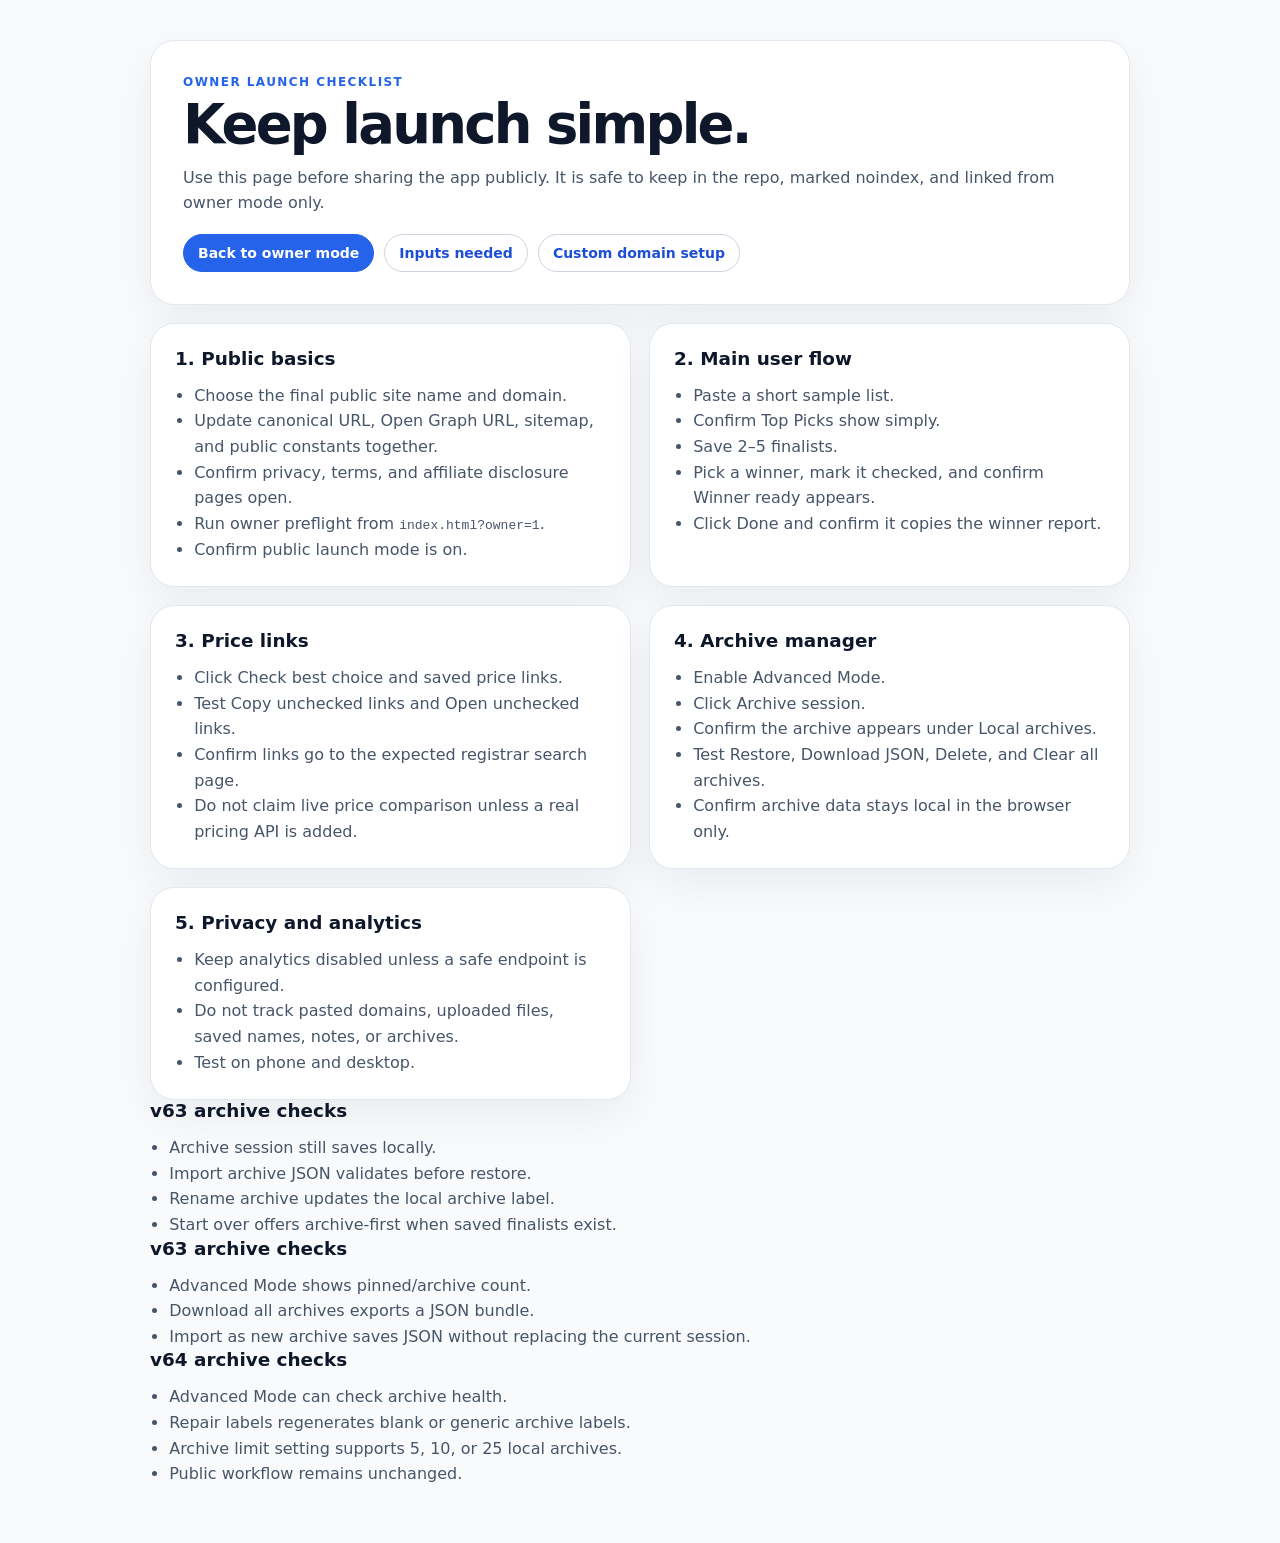
==== launch-checklist.html @ 04ae2162 "Add archive health and limits v64" ====
<!doctype html>
<html lang="en">
<head>
  <meta charset="utf-8" />
  <meta name="viewport" content="width=device-width, initial-scale=1" />
  <meta name="robots" content="noindex,nofollow" />
  <title>Launch Checklist — Domain Shortlist</title>
  <link rel="stylesheet" href="style.css?v=58-archive-manager" />
</head>
<body class="launch-checklist-page-body">
  <main class="launch-checklist-page">
    <section class="page-hero">
      <p class="eyebrow">Owner launch checklist</p>
      <h1>Keep launch simple.</h1>
      <p>Use this page before sharing the app publicly. It is safe to keep in the repo, marked noindex, and linked from owner mode only.</p>
      <div class="page-actions">
        <a class="button-link primary" href="index.html?owner=1">Back to owner mode</a>
        <a class="button-link" href="LAUNCH_INPUTS_NEEDED.md">Inputs needed</a>
        <a class="button-link" href="CUSTOM_DOMAIN_SETUP.md">Custom domain setup</a>
      </div>
    </section>

    <section class="checklist-grid" aria-label="Launch tasks">
      <article class="checklist-card">
        <h2>1. Public basics</h2>
        <ul>
          <li>Choose the final public site name and domain.</li>
          <li>Update canonical URL, Open Graph URL, sitemap, and public constants together.</li>
          <li>Confirm privacy, terms, and affiliate disclosure pages open.</li>
          <li>Run owner preflight from <code>index.html?owner=1</code>.</li>
          <li>Confirm public launch mode is on.</li>
        </ul>
      </article>

      <article class="checklist-card">
        <h2>2. Main user flow</h2>
        <ul>
          <li>Paste a short sample list.</li>
          <li>Confirm Top Picks show simply.</li>
          <li>Save 2–5 finalists.</li>
          <li>Pick a winner, mark it checked, and confirm Winner ready appears.</li>
          <li>Click Done and confirm it copies the winner report.</li>
        </ul>
      </article>

      <article class="checklist-card">
        <h2>3. Price links</h2>
        <ul>
          <li>Click Check best choice and saved price links.</li>
          <li>Test Copy unchecked links and Open unchecked links.</li>
          <li>Confirm links go to the expected registrar search page.</li>
          <li>Do not claim live price comparison unless a real pricing API is added.</li>
        </ul>
      </article>

      <article class="checklist-card">
        <h2>4. Archive manager</h2>
        <ul>
          <li>Enable Advanced Mode.</li>
          <li>Click Archive session.</li>
          <li>Confirm the archive appears under Local archives.</li>
          <li>Test Restore, Download JSON, Delete, and Clear all archives.</li>
          <li>Confirm archive data stays local in the browser only.</li>
        </ul>
      </article>

      <article class="checklist-card">
        <h2>5. Privacy and analytics</h2>
        <ul>
          <li>Keep analytics disabled unless a safe endpoint is configured.</li>
          <li>Do not track pasted domains, uploaded files, saved names, notes, or archives.</li>
          <li>Test on phone and desktop.</li>
        </ul>
      </article>
    </section>
    <section class="checklist-section">
    <h2>v63 archive checks</h2>
    <ul>
      <li>Archive session still saves locally.</li>
      <li>Import archive JSON validates before restore.</li>
      <li>Rename archive updates the local archive label.</li>
      <li>Start over offers archive-first when saved finalists exist.</li>
    </ul>
  </section>
<section class="check-card"><h2>v63 archive checks</h2><ul><li>Advanced Mode shows pinned/archive count.</li><li>Download all archives exports a JSON bundle.</li><li>Import as new archive saves JSON without replacing the current session.</li></ul></section>
<section class="check-card"><h2>v64 archive checks</h2><ul><li>Advanced Mode can check archive health.</li><li>Repair labels regenerates blank or generic archive labels.</li><li>Archive limit setting supports 5, 10, or 25 local archives.</li><li>Public workflow remains unchanged.</li></ul></section>
</main>
</body>
</html>

<!-- v63 checks: import preview, archive auto-labels, and current-session summary stay inside Advanced Mode. -->

<!-- v63: archive pin/note/import-safety checklist update -->
---- style.css ----
:root {
  color-scheme: light;
  --bg: #f6f7fb;
  --panel: #ffffff;
  --text: #111827;
  --muted: #6b7280;
  --border: #d1d5db;
  --primary: #2563eb;
  --primary-hover: #1d4ed8;
  --success: #0f9f6e;
  --success-hover: #047857;
  --danger: #dc2626;
  --danger-hover: #b91c1c;
  --warning: #ca8a04;
  --purple: #7c3aed;
  --shadow: 0 8px 24px rgba(15, 23, 42, 0.08);
}

* { box-sizing: border-box; }
body {
  margin: 0;
  font-family: system-ui, -apple-system, BlinkMacSystemFont, "Segoe UI", sans-serif;
  background: var(--bg);
  color: var(--text);
}

.shell {
  width: min(1600px, calc(100vw - 32px));
  margin: 24px auto 48px;
}

.hero {
  display: flex;
  justify-content: space-between;
  gap: 16px;
  align-items: center;
  margin-bottom: 18px;
}

h1, h2 { margin: 0; }
h1 { font-size: clamp(28px, 3vw, 44px); }
h2 { font-size: 17px; }
p { margin: 8px 0 0; line-height: 1.5; }

.badge {
  white-space: nowrap;
  border: 1px solid #bfdbfe;
  color: #1e40af;
  background: #eff6ff;
  padding: 8px 12px;
  border-radius: 999px;
  font-weight: 700;
}

.panel {
  background: var(--panel);
  border: 1px solid var(--border);
  box-shadow: var(--shadow);
  border-radius: 14px;
  padding: 16px;
  margin-top: 14px;
}

.compact { padding: 14px 16px; }
.panel-title-row {
  display: flex;
  justify-content: space-between;
  align-items: center;
  gap: 12px;
  margin-bottom: 10px;
}

.muted { color: var(--muted); font-size: 14px; }
.subtle {
  color: var(--muted);
  font-size: 12px;
  margin-top: 3px;
  max-width: 340px;
  overflow-wrap: anywhere;
}

textarea {
  width: 100%;
  min-height: 230px;
  resize: vertical;
  border: 1px solid var(--border);
  border-radius: 10px;
  padding: 12px;
  font: 15px/1.45 ui-monospace, SFMono-Regular, Menlo, Consolas, monospace;
}

.button-row {
  display: flex;
  align-items: center;
  gap: 10px;
  margin-top: 12px;
}
.wrap { flex-wrap: wrap; }
.secondary-actions {
  padding-top: 2px;
  border-top: 1px dashed #e5e7eb;
}

button {
  border: 1px solid var(--border);
  background: #fff;
  color: var(--text);
  border-radius: 9px;
  padding: 9px 13px;
  cursor: pointer;
  font-weight: 650;
  font-size: 14px;
}
button:hover { background: #f3f4f6; }
button:disabled { opacity: 0.55; cursor: not-allowed; }
button.primary { background: var(--primary); border-color: var(--primary); color: #fff; }
button.primary:hover { background: var(--primary-hover); }
button.success { background: var(--success); border-color: var(--success); color: #fff; }
button.success:hover { background: var(--success-hover); }
button.danger { background: var(--danger); border-color: var(--danger); color: #fff; }
button.danger:hover { background: var(--danger-hover); }
button.ghost { background: #fff; color: var(--text); }
button.ghost:hover { background: #f3f4f6; }

.options-grid,
.filters-grid {
  display: flex;
  flex-wrap: wrap;
  gap: 14px 18px;
  align-items: center;
  margin-top: 12px;
}
.options-grid label,
.filters-grid label {
  display: inline-flex;
  align-items: center;
  gap: 8px;
  font-size: 14px;
  font-weight: 600;
}
.options-grid label.wide,
.filters-grid label.wide {
  flex: 1 1 320px;
}
.options-grid input[type="number"],
.filters-grid input[type="number"] {
  width: 86px;
  padding: 7px;
  border: 1px solid var(--border);
  border-radius: 8px;
}
.options-grid input[type="text"],
.filters-grid input[type="text"],
.filters-grid input[type="search"],
.filters-grid select,
.options-grid select {
  min-width: 170px;
  padding: 7px 9px;
  border: 1px solid var(--border);
  border-radius: 8px;
  background: #fff;
}
.options-grid label.wide input[type="text"] {
  width: min(420px, 100%);
}
.check input { width: 18px; height: 18px; }

.status-row {
  margin-top: 12px;
  display: grid;
  grid-template-columns: 1fr 260px;
  gap: 14px;
  align-items: center;
}
progress {
  width: 100%;
  height: 18px;
}

.summary-grid {
  display: grid;
  grid-template-columns: repeat(6, minmax(0, 1fr));
  gap: 12px;
  margin-top: 14px;
}
.summary-card {
  background: var(--panel);
  border: 1px solid var(--border);
  border-radius: 14px;
  padding: 14px;
  box-shadow: var(--shadow);
}
.summary-card span {
  display: block;
  font-size: 28px;
  font-weight: 800;
}
.summary-card label {
  display: block;
  color: var(--muted);
  margin-top: 2px;
  font-size: 13px;
}
.summary-card.green { border-left: 6px solid #16a34a; }
.summary-card.red { border-left: 6px solid #dc2626; }
.summary-card.yellow { border-left: 6px solid #eab308; }
.summary-card.gray { border-left: 6px solid #9ca3af; }
.summary-card.purple { border-left: 6px solid var(--purple); }

.table-wrap {
  overflow: auto;
  max-height: 590px;
  border: 1px solid var(--border);
  border-radius: 10px;
}
table {
  width: 100%;
  border-collapse: collapse;
  min-width: 1580px;
  font-size: 14px;
}
th, td {
  border-bottom: 1px solid #e5e7eb;
  padding: 9px 10px;
  vertical-align: top;
  text-align: left;
}
th {
  position: sticky;
  top: 0;
  background: #f9fafb;
  z-index: 1;
  font-weight: 750;
}
tr.available { background: #ecfdf5; }
tr.taken { background: #fef2f2; }
tr.unknown { background: #fffbeb; }
tr.invalid { background: #f3f4f6; }
tr.empty { background: #fff; color: var(--muted); text-align: center; }
.link-pill {
  display: inline-block;
  border-radius: 999px;
  background: #eff6ff;
  border: 1px solid #bfdbfe;
  color: #1d4ed8;
  padding: 5px 10px;
  text-decoration: none;
  font-weight: 750;
  white-space: nowrap;
}
.link-pill:hover { background: #dbeafe; }
.star-button {
  font-size: 24px;
  line-height: 1;
  padding: 3px 7px;
  color: #9ca3af;
  border: 0;
  background: transparent;
}
.star-button:hover {
  background: #fef3c7;
  color: #f59e0b;
}
.star-button.is-favorite {
  color: #f59e0b;
}
.score-badge {
  display: inline-flex;
  min-width: 44px;
  justify-content: center;
  align-items: center;
  border-radius: 999px;
  padding: 5px 9px;
  font-weight: 800;
  border: 1px solid transparent;
}
.score-high {
  color: #065f46;
  background: #d1fae5;
  border-color: #a7f3d0;
}
.score-mid {
  color: #92400e;
  background: #fef3c7;
  border-color: #fde68a;
}
.score-low {
  color: #991b1b;
  background: #fee2e2;
  border-color: #fecaca;
}
.note { color: #374151; }

@media (max-width: 1100px) {
  .summary-grid { grid-template-columns: repeat(3, minmax(0, 1fr)); }
}

@media (max-width: 900px) {
  .hero { align-items: flex-start; flex-direction: column; }
  .status-row { grid-template-columns: 1fr; }
  .summary-grid { grid-template-columns: repeat(2, minmax(0, 1fr)); }
  .options-grid label.wide input[type="text"] { width: 100%; }
}

.advanced-panel details {
  border: 1px dashed #d1d5db;
  border-radius: 12px;
  padding: 10px 12px;
  background: #fbfdff;
}
.advanced-panel summary {
  cursor: pointer;
  display: flex;
  justify-content: space-between;
  gap: 12px;
  align-items: baseline;
  font-weight: 800;
}
.advanced-panel summary small {
  color: var(--muted);
  font-weight: 600;
}
.advanced-grid select {
  min-width: 170px;
  padding: 7px 9px;
  border: 1px solid var(--border);
  border-radius: 8px;
  background: #fff;
}
.advanced-help { margin-top: 10px; }

.rating-pill {
  display: inline-flex;
  border-radius: 999px;
  padding: 5px 9px;
  font-weight: 800;
  border: 1px solid transparent;
  white-space: nowrap;
}
.rating-high {
  color: #065f46;
  background: #d1fae5;
  border-color: #a7f3d0;
}
.rating-mid {
  color: #92400e;
  background: #fef3c7;
  border-color: #fde68a;
}
.rating-low {
  color: #991b1b;
  background: #fee2e2;
  border-color: #fecaca;
}
.score-details {
  max-width: 420px;
}
.score-details summary {
  cursor: pointer;
  line-height: 1.35;
  font-weight: 650;
}
.score-details div {
  margin-top: 6px;
  color: var(--muted);
  font-size: 12px;
  line-height: 1.4;
}

.results-title-row {
  align-items: flex-start;
  gap: 12px;
}

.results-actions {
  display: flex;
  flex-wrap: wrap;
  gap: 8px;
  align-items: center;
  justify-content: flex-end;
}

.results-actions button {
  padding: 7px 10px;
}

/* Public beta polish */
.badge-group {
  display: flex;
  gap: 8px;
  flex-wrap: wrap;
  justify-content: flex-end;
}
.subtle-badge {
  color: #374151;
  border-color: #d1d5db;
  background: #f9fafb;
}
.hero-steps {
  display: flex;
  flex-wrap: wrap;
  gap: 8px;
  margin-top: 12px;
}
.hero-steps span {
  display: inline-flex;
  align-items: center;
  border: 1px solid #dbeafe;
  background: #eff6ff;
  color: #1d4ed8;
  border-radius: 999px;
  padding: 6px 10px;
  font-size: 13px;
  font-weight: 750;
}
.trust-grid {
  display: grid;
  grid-template-columns: repeat(3, minmax(0, 1fr));
  gap: 12px;
  margin-top: 14px;
}
.trust-card {
  background: #fff;
  border: 1px solid var(--border);
  border-radius: 14px;
  padding: 14px;
  box-shadow: var(--shadow);
}
.trust-card strong {
  display: block;
  margin-bottom: 5px;
  font-size: 15px;
}
.trust-card span {
  display: block;
  color: var(--muted);
  font-size: 13px;
  line-height: 1.45;
}
.intro-panel {
  background: linear-gradient(180deg, #ffffff, #f8fbff);
}
.steps-list {
  margin: 10px 0 0 20px;
  padding: 0;
  line-height: 1.55;
  color: #374151;
}
.workflow-callout {
  border: 1px solid #bbf7d0;
  background: #f0fdf4;
  color: #166534;
  border-radius: 12px;
  padding: 10px 12px;
  line-height: 1.4;
}
.public-note {
  border-left: 6px solid var(--warning);
}
.faq-panel details {
  border-top: 1px solid #e5e7eb;
  padding: 12px 0;
}
.faq-panel details:first-of-type {
  margin-top: 8px;
}
.faq-panel summary {
  cursor: pointer;
  font-weight: 800;
}
.faq-panel p {
  color: var(--muted);
}
@media (max-width: 900px) {
  .trust-grid { grid-template-columns: 1fr; }
  .badge-group { justify-content: flex-start; }
}

/* Usability v12 cleanup */
.keyword-helper {
  margin-top: 12px;
  border: 1px solid #dbeafe;
  background: #f8fbff;
  border-radius: 12px;
  padding: 12px;
}
.keyword-helper label {
  display: grid;
  grid-template-columns: minmax(180px, 260px) 1fr;
  gap: 12px;
  align-items: center;
  font-weight: 800;
}
.keyword-helper label span {
  display: block;
  font-weight: 600;
  margin-top: 2px;
}
.keyword-helper input {
  width: 100%;
  padding: 9px 10px;
  border: 1px solid var(--border);
  border-radius: 9px;
  background: #fff;
}
.keyword-helper p {
  margin-top: 7px;
  font-size: 13px;
}
.primary-actions {
  padding: 2px 0 4px;
}
.primary-actions button {
  padding: 10px 15px;
}
.action-group {
  border: 1px dashed #d1d5db;
  border-radius: 12px;
  margin-top: 12px;
  padding: 10px 12px;
  background: #fbfdff;
}
.action-group summary {
  cursor: pointer;
  font-weight: 800;
  color: #374151;
}
.action-group[open] summary {
  margin-bottom: 8px;
}
.next-steps-panel {
  margin-top: 12px;
  display: flex;
  justify-content: space-between;
  align-items: center;
  gap: 14px;
  border: 1px solid #bfdbfe;
  background: #eff6ff;
  color: #1e3a8a;
  border-radius: 12px;
  padding: 12px;
}
.next-steps-panel strong {
  display: block;
  margin-bottom: 3px;
}
.next-steps-panel span {
  display: block;
  line-height: 1.4;
}
.next-step-buttons {
  display: flex;
  flex-wrap: wrap;
  gap: 8px;
  justify-content: flex-end;
}
.is-hidden {
  display: none !important;
}
tr.empty td {
  padding: 22px 12px;
  text-align: center;
  line-height: 1.55;
}
@media (max-width: 900px) {
  .keyword-helper label {
    grid-template-columns: 1fr;
  }
  .next-steps-panel {
    align-items: flex-start;
    flex-direction: column;
  }
  .next-step-buttons {
    justify-content: flex-start;
  }
}

.affiliate-card {
  border-color: #dbeafe;
}

.affiliate-inline {
  align-self: end;
  margin: 0;
  grid-column: span 2;
}

@media (max-width: 760px) {
  .affiliate-inline {
    grid-column: span 1;
  }
}

/* Top Picks card experience v17 */
.top-picks-panel {
  border-color: #bfdbfe;
  background: linear-gradient(180deg, #ffffff, #f8fbff);
}
.top-picks-title-row {
  align-items: flex-start;
}
.top-picks-title-row p {
  margin-top: 5px;
}
.top-picks-controls {
  display: flex;
  flex-wrap: wrap;
  gap: 8px;
  align-items: center;
  justify-content: flex-end;
}
.top-picks-controls button {
  padding: 8px 10px;
}
.top-picks-empty {
  border: 1px dashed #bfdbfe;
  background: #eff6ff;
  color: #1e3a8a;
  border-radius: 12px;
  padding: 14px;
  display: grid;
  gap: 4px;
  line-height: 1.45;
}
.top-picks-empty span {
  color: #334155;
}
.top-picks-grid {
  display: grid;
  grid-template-columns: repeat(3, minmax(0, 1fr));
  gap: 12px;
  margin-top: 12px;
}
.top-pick-card {
  background: #ffffff;
  border: 1px solid #dbeafe;
  border-radius: 16px;
  padding: 14px;
  box-shadow: 0 10px 26px rgba(15, 23, 42, 0.08);
  display: flex;
  flex-direction: column;
  gap: 10px;
  min-height: 260px;
}
.top-pick-card.score-high {
  border-color: #a7f3d0;
}
.top-pick-card.score-mid {
  border-color: #fde68a;
}
.top-pick-card.score-low {
  border-color: #fecaca;
}
.top-pick-card-head {
  display: flex;
  justify-content: space-between;
  gap: 8px;
  align-items: center;
}
.top-pick-rank {
  display: inline-flex;
  align-items: center;
  border-radius: 999px;
  padding: 4px 9px;
  background: #eff6ff;
  color: #1d4ed8;
  border: 1px solid #bfdbfe;
  font-weight: 800;
  font-size: 13px;
}
.top-pick-domain {
  font-size: clamp(18px, 2vw, 24px);
  font-weight: 850;
  line-height: 1.15;
  overflow-wrap: anywhere;
}
.top-pick-meta {
  display: flex;
  flex-wrap: wrap;
  align-items: center;
  gap: 7px 10px;
  color: #4b5563;
  font-size: 13px;
  font-weight: 650;
}
.top-pick-why {
  margin: 0;
  color: #374151;
  line-height: 1.45;
}
.top-pick-details {
  border: 1px solid #e5e7eb;
  border-radius: 10px;
  padding: 8px 10px;
  background: #f9fafb;
}
.top-pick-details summary {
  cursor: pointer;
  font-weight: 800;
  font-size: 13px;
}
.top-pick-details p {
  color: var(--muted);
  font-size: 12px;
  margin-top: 6px;
}
.top-pick-tags {
  display: flex;
  flex-wrap: wrap;
  gap: 6px;
  margin-top: auto;
}
.card-tag {
  display: inline-flex;
  align-items: center;
  border-radius: 999px;
  padding: 4px 8px;
  font-size: 12px;
  font-weight: 800;
  border: 1px solid #e5e7eb;
  background: #f9fafb;
  color: #374151;
}
.card-tag.good {
  color: #065f46;
  background: #ecfdf5;
  border-color: #a7f3d0;
}
.card-tag.risk {
  color: #92400e;
  background: #fffbeb;
  border-color: #fde68a;
}
.card-tag.tld {
  color: #1e40af;
  background: #eff6ff;
  border-color: #bfdbfe;
}
.top-pick-actions {
  display: flex;
  flex-wrap: wrap;
  gap: 8px;
  align-items: center;
}
.top-pick-cta {
  display: inline-flex;
  align-items: center;
  justify-content: center;
  border-radius: 10px;
  background: var(--success);
  border: 1px solid var(--success);
  color: #fff;
  padding: 9px 12px;
  text-decoration: none;
  font-weight: 850;
}
.top-pick-cta:hover {
  background: var(--success-hover);
}
@media (max-width: 1200px) {
  .top-picks-grid { grid-template-columns: repeat(2, minmax(0, 1fr)); }
}
@media (max-width: 760px) {
  .top-picks-title-row {
    flex-direction: column;
    align-items: flex-start;
  }
  .top-picks-controls {
    justify-content: flex-start;
  }
  .top-picks-grid { grid-template-columns: 1fr; }
  .top-pick-card { min-height: auto; }
}
.top-pick-card.score-high,
.top-pick-card.score-mid,
.top-pick-card.score-low {
  background: #ffffff;
  color: var(--text);
}

/* Public launch polish v18 */
.skip-link {
  position: absolute;
  left: 16px;
  top: -48px;
  z-index: 1000;
  background: #111827;
  color: #fff;
  padding: 10px 12px;
  border-radius: 10px;
  text-decoration: none;
  font-weight: 800;
}
.skip-link:focus {
  top: 16px;
}
.sr-only {
  position: absolute;
  width: 1px;
  height: 1px;
  padding: 0;
  margin: -1px;
  overflow: hidden;
  clip: rect(0, 0, 0, 0);
  white-space: nowrap;
  border: 0;
}
.launch-hero {
  align-items: flex-start;
  padding: 8px 0 4px;
}
.hero-copy {
  max-width: 840px;
}
.eyebrow {
  margin: 0 0 8px;
  color: #1d4ed8;
  font-weight: 850;
  letter-spacing: 0.02em;
  text-transform: uppercase;
  font-size: 12px;
}
.hero-actions {
  display: flex;
  flex-wrap: wrap;
  gap: 10px;
  margin-top: 14px;
}
.button-link {
  display: inline-flex;
  align-items: center;
  justify-content: center;
  border: 1px solid var(--border);
  background: #fff;
  color: var(--text);
  border-radius: 9px;
  padding: 9px 13px;
  font-weight: 750;
  font-size: 14px;
  text-decoration: none;
}
.button-link:hover {
  background: #f3f4f6;
}
.button-link.primary {
  background: var(--primary);
  border-color: var(--primary);
  color: #fff;
}
.button-link.primary:hover {
  background: var(--primary-hover);
}
.button-link.ghost {
  background: #fff;
  color: var(--text);
}
.hero-proof {
  display: grid;
  justify-items: end;
  gap: 8px;
  min-width: min(100%, 360px);
  text-align: right;
}
.hero-proof p {
  color: var(--muted);
  max-width: 300px;
  font-size: 13px;
}
.launch-trust-grid {
  grid-template-columns: repeat(4, minmax(0, 1fr));
}
.launch-intro {
  display: grid;
  grid-template-columns: 1fr minmax(220px, 360px);
  gap: 16px;
  align-items: center;
}
.launch-note-card {
  border: 1px solid #bbf7d0;
  background: #f0fdf4;
  color: #166534;
  border-radius: 12px;
  padding: 12px;
  line-height: 1.45;
}
.launch-note-card strong,
.launch-note-card span {
  display: block;
}
.launch-note-card span {
  margin-top: 4px;
}
.input-panel textarea {
  min-height: 250px;
}
.launch-keyword-helper small {
  display: block;
  color: var(--muted);
  font-size: 12px;
  font-weight: 650;
  margin-top: 2px;
}
.settings-panel {
  background: #fff;
}
.primary-actions {
  border-top: 0;
}
.registrar-reminder {
  margin-top: 10px;
}
.feedback-panel {
  display: flex;
  justify-content: space-between;
  align-items: center;
  gap: 14px;
  background: linear-gradient(180deg, #ffffff, #fbfdff);
}
.feedback-actions {
  display: flex;
  flex-wrap: wrap;
  gap: 8px;
  justify-content: flex-end;
}
.public-note-grid {
  display: grid;
  grid-template-columns: repeat(3, minmax(0, 1fr));
  gap: 14px;
}
.public-note-grid p {
  margin: 0;
  color: #374151;
}
.site-footer {
  margin-top: 18px;
  padding: 18px 2px 4px;
  display: flex;
  justify-content: space-between;
  align-items: flex-start;
  gap: 20px;
  color: var(--muted);
  font-size: 13px;
}
.site-footer strong {
  color: var(--text);
  font-size: 15px;
}
.site-footer p {
  max-width: 680px;
}
.site-footer nav {
  display: flex;
  flex-wrap: wrap;
  gap: 10px;
  justify-content: flex-end;
}
.site-footer a {
  color: #1d4ed8;
  font-weight: 750;
  text-decoration: none;
}
.site-footer a:hover {
  text-decoration: underline;
}
.noscript-warning {
  position: fixed;
  inset: auto 16px 16px 16px;
  background: #111827;
  color: #fff;
  padding: 12px 14px;
  border-radius: 12px;
  z-index: 1000;
  box-shadow: var(--shadow);
}
button:focus-visible,
a:focus-visible,
input:focus-visible,
select:focus-visible,
textarea:focus-visible,
summary:focus-visible {
  outline: 3px solid #93c5fd;
  outline-offset: 2px;
}
@media (max-width: 1200px) {
  .launch-trust-grid {
    grid-template-columns: repeat(2, minmax(0, 1fr));
  }
  .public-note-grid {
    grid-template-columns: 1fr;
  }
}
@media (max-width: 900px) {
  .launch-hero {
    flex-direction: column;
  }
  .hero-proof {
    justify-items: start;
    text-align: left;
  }
  .launch-intro {
    grid-template-columns: 1fr;
  }
  .feedback-panel,
  .site-footer {
    flex-direction: column;
    align-items: flex-start;
  }
  .feedback-actions,
  .site-footer nav {
    justify-content: flex-start;
  }
}
@media (max-width: 700px) {
  .launch-trust-grid {
    grid-template-columns: 1fr;
  }
  .hero-actions .button-link,
  .hero-actions button,
  .primary-actions button,
  .next-step-buttons button,
  .feedback-actions .button-link {
    width: 100%;
  }
}

/* v19 simple mode / advanced mode */
.simple-settings-panel {
  border-color: #bfdbfe;
  background: linear-gradient(180deg, #ffffff, #f8fbff);
}
.simple-options-grid {
  align-items: flex-start;
}
.simple-options-grid > label:not(.check) {
  min-width: 240px;
}
.advanced-toggle {
  display: inline-flex;
  align-items: center;
  gap: 8px;
  border: 1px solid var(--border);
  background: #fff;
  padding: 8px 10px;
  border-radius: 999px;
  font-weight: 800;
  white-space: nowrap;
  cursor: pointer;
}
.advanced-toggle input {
  width: 18px;
  height: 18px;
  accent-color: var(--primary);
}
.large-batch-toggle {
  min-height: 42px;
  padding: 9px 11px;
  border: 1px solid #bfdbfe;
  border-radius: 10px;
  background: #eff6ff;
}
.advanced-only {
  display: none;
}
body.advanced-mode .advanced-only {
  display: block;
}
body.advanced-mode details.advanced-only {
  display: block;
}
body.advanced-mode .action-group.advanced-only {
  display: block;
}
#advancedControlsPanel {
  background: #fbfdff;
}
#advancedControlsPanel details + details {
  margin-top: 10px;
}
.filters-panel.advanced-only {
  border-style: dashed;
}
.results-panel {
  scroll-margin-top: 16px;
}
@media (max-width: 720px) {
  .simple-settings-panel .panel-title-row {
    align-items: flex-start;
    flex-direction: column;
  }
  .advanced-toggle {
    width: 100%;
    justify-content: center;
  }
  .simple-options-grid > label:not(.check),
  .simple-options-grid .large-batch-toggle {
    width: 100%;
  }
}

/* v20 public front-end polish */
.v20-hero {
  display: grid;
  grid-template-columns: minmax(0, 1fr) minmax(280px, 420px);
  gap: 22px;
  align-items: stretch;
  background:
    radial-gradient(circle at top left, rgba(37, 99, 235, 0.12), transparent 32%),
    linear-gradient(180deg, #ffffff, #f8fbff);
  border: 1px solid #dbeafe;
  border-radius: 22px;
  box-shadow: 0 18px 48px rgba(15, 23, 42, 0.10);
  padding: clamp(18px, 3vw, 34px);
  margin-bottom: 16px;
}
.wordmark {
  display: inline-flex;
  align-items: center;
  gap: 10px;
  margin-bottom: 14px;
  font-weight: 900;
  color: #0f172a;
}
.wordmark-mark {
  display: inline-grid;
  place-items: center;
  width: 38px;
  height: 38px;
  border-radius: 12px;
  background: var(--primary);
  color: #fff;
  font-size: 13px;
  letter-spacing: 0.04em;
  box-shadow: 0 10px 24px rgba(37, 99, 235, 0.30);
}
.v20-hero h1 {
  max-width: 820px;
  letter-spacing: -0.04em;
  line-height: 0.98;
}
.hero-subtitle {
  max-width: 800px;
  color: #475569;
  font-size: clamp(16px, 1.6vw, 19px);
  margin-top: 14px;
}
.hero-steps span b {
  display: inline-grid;
  place-items: center;
  width: 20px;
  height: 20px;
  margin-right: 6px;
  border-radius: 999px;
  background: #1d4ed8;
  color: #fff;
  font-size: 12px;
}
.launch-proof-card {
  align-self: stretch;
  background: #0f172a;
  color: #fff;
  border-radius: 18px;
  padding: 18px;
  display: grid;
  gap: 12px;
  text-align: left;
  min-width: 0;
}
.launch-proof-card .badge-group {
  justify-content: flex-start;
  margin-top: 2px;
}
.launch-proof-card .badge {
  background: rgba(255, 255, 255, 0.10);
  border-color: rgba(255, 255, 255, 0.22);
  color: #fff;
}
.proof-stat {
  border: 1px solid rgba(255, 255, 255, 0.14);
  background: rgba(255, 255, 255, 0.06);
  border-radius: 14px;
  padding: 12px;
}
.proof-stat strong,
.proof-stat span {
  display: block;
}
.proof-stat span {
  color: #cbd5e1;
  margin-top: 4px;
  font-size: 13px;
  line-height: 1.45;
}
.step-cards {
  display: grid;
  grid-template-columns: repeat(3, minmax(0, 1fr));
  gap: 10px;
  margin: 12px 0 0;
  list-style: none;
}
.step-cards li {
  border: 1px solid #dbeafe;
  background: #fff;
  border-radius: 14px;
  padding: 12px;
}
.step-cards li strong,
.step-cards li span {
  display: block;
}
.step-cards li span {
  margin-top: 5px;
  color: var(--muted);
  font-size: 13px;
}
.large-list-panel {
  display: flex;
  justify-content: space-between;
  align-items: center;
  gap: 14px;
  border: 1px solid #fde68a;
  background: #fffbeb;
  color: #78350f;
  border-radius: 14px;
  padding: 13px 14px;
  margin-top: 12px;
}
.large-list-panel strong,
.large-list-panel span {
  display: block;
}
.large-list-panel span {
  color: #92400e;
  margin-top: 3px;
  line-height: 1.4;
}
.large-list-actions {
  display: flex;
  flex-wrap: wrap;
  gap: 8px;
  justify-content: flex-end;
}
.top-pick-card {
  position: relative;
  overflow: hidden;
}
.top-pick-card::before {
  content: "";
  position: absolute;
  inset: 0 0 auto;
  height: 5px;
  background: #bfdbfe;
}
.top-pick-card.score-high::before { background: #34d399; }
.top-pick-card.score-mid::before { background: #fbbf24; }
.top-pick-card.score-low::before { background: #f87171; }
.top-pick-card-section {
  border: 1px solid #e5e7eb;
  border-radius: 12px;
  padding: 9px;
  background: #fbfdff;
}
.top-pick-card-section > span {
  display: block;
  margin-bottom: 7px;
  color: #475569;
  font-size: 12px;
  font-weight: 850;
  text-transform: uppercase;
  letter-spacing: 0.025em;
}
.results-panel {
  margin-top: 16px;
}
.results-title-row h2::after {
  content: "Advanced";
  display: inline-flex;
  margin-left: 8px;
  padding: 3px 7px;
  border-radius: 999px;
  background: #f1f5f9;
  color: #475569;
  font-size: 11px;
  vertical-align: middle;
}
@media (max-width: 980px) {
  .v20-hero,
  .step-cards {
    grid-template-columns: 1fr;
  }
  .launch-proof-card {
    width: 100%;
  }
}
@media (max-width: 760px) {
  .shell {
    width: min(100% - 20px, 1600px);
    margin-top: 10px;
  }
  .v20-hero {
    border-radius: 18px;
    padding: 18px;
  }
  .hero-actions .button-link,
  .hero-actions button,
  .large-list-actions button,
  .top-pick-actions .top-pick-cta,
  .top-pick-actions button {
    width: 100%;
  }
  .large-list-panel {
    flex-direction: column;
    align-items: stretch;
  }
  .large-list-actions {
    justify-content: stretch;
  }
  .top-pick-card {
    border-radius: 14px;
    padding: 13px;
  }
  .top-pick-domain {
    font-size: 20px;
  }
  .results-panel {
    display: none;
  }
  body.advanced-mode .results-panel {
    display: block;
  }
}


/* v21 custom-domain launch kit */
.launch-ready-card a,
.launch-page-links a,
.site-footer a,
.legal-page a { color: var(--primary); }
.launch-page-links { margin-top: 8px; }
.launch-checklist-panel .button-link { white-space: nowrap; }
.launch-mini-grid {
  display: grid;
  grid-template-columns: repeat(3, minmax(0, 1fr));
  gap: 12px;
  margin-top: 12px;
}
.launch-mini-grid > div {
  border: 1px solid #dbeafe;
  background: #f8fbff;
  border-radius: 14px;
  padding: 14px;
}
.launch-mini-grid strong { display: block; margin-bottom: 5px; }
.launch-mini-grid span { color: var(--muted); font-size: 14px; line-height: 1.45; }
.launch-mini-grid code {
  background: #eef2ff;
  border: 1px solid #c7d2fe;
  border-radius: 6px;
  padding: 1px 5px;
}
.legal-page-shell {
  width: min(920px, calc(100vw - 32px));
  margin: 24px auto 48px;
}
.legal-page {
  background: var(--panel);
  border: 1px solid var(--border);
  border-radius: 18px;
  box-shadow: var(--shadow);
  padding: clamp(18px, 3vw, 34px);
}
.legal-page h1 { font-size: clamp(28px, 4vw, 42px); margin-bottom: 10px; }
.legal-page h2 { font-size: 20px; margin-top: 28px; }
.legal-page p,
.legal-page li { line-height: 1.65; }
.legal-page .page-kicker {
  color: var(--primary);
  font-weight: 800;
  text-transform: uppercase;
  letter-spacing: 0.08em;
  font-size: 12px;
}
.legal-page .callout {
  border-left: 4px solid var(--primary);
  background: #eff6ff;
  border-radius: 12px;
  padding: 12px 14px;
  margin: 16px 0;
}
.legal-nav {
  display: flex;
  justify-content: space-between;
  align-items: center;
  gap: 12px;
  margin-bottom: 16px;
}
.legal-nav a { font-weight: 700; text-decoration: none; }
.legal-nav .nav-links { display: flex; flex-wrap: wrap; gap: 12px; }
@media (max-width: 760px) {
  .launch-mini-grid { grid-template-columns: 1fr; }
  .legal-nav { align-items: flex-start; flex-direction: column; }
}


/* v22 feedback + analytics prep */
.top-pick-feedback {
  display: flex;
  flex-wrap: wrap;
  gap: 8px 12px;
  margin-top: 12px;
  padding-top: 10px;
  border-top: 1px solid rgba(148, 163, 184, 0.22);
  font-size: 0.84rem;
}

.top-pick-feedback-link {
  color: var(--muted);
  text-decoration: none;
}

.top-pick-feedback-link:hover,
.top-pick-feedback-link:focus-visible {
  color: var(--primary);
  text-decoration: underline;
}

.analytics-panel {
  display: grid;
  gap: 14px;
}

.analytics-list {
  margin: 0;
  padding-left: 20px;
  color: var(--muted);
}

.analytics-list li + li {
  margin-top: 8px;
}


/* v23 registrar / affiliate flow polish */
.registrar-flow-card {
  border: 1px solid #bfdbfe;
  background: linear-gradient(180deg, #eff6ff 0%, #ffffff 100%);
  border-radius: 14px;
  padding: 14px;
  margin-top: 12px;
}
.registrar-flow-main {
  display: grid;
  grid-template-columns: repeat(3, minmax(190px, 1fr));
  gap: 12px 16px;
  align-items: end;
}
.registrar-flow-main label:not(.check) {
  display: grid;
  gap: 6px;
  font-weight: 700;
  font-size: 14px;
}
.registrar-flow-main select {
  width: 100%;
  padding: 9px 10px;
  border: 1px solid var(--border);
  border-radius: 10px;
  background: #fff;
  font: inherit;
}
.registrar-flow-main .check {
  align-self: center;
  padding: 9px 10px;
  border: 1px solid #dbeafe;
  background: #fff;
  border-radius: 10px;
}
.registrar-flow-note {
  display: flex;
  gap: 8px;
  align-items: flex-start;
  margin-top: 12px;
  color: #1e3a8a;
  font-size: 14px;
  line-height: 1.45;
}
.registrar-flow-note strong { white-space: nowrap; }
.top-picks-price-note {
  margin: -4px 0 12px;
  padding: 10px 12px;
  border: 1px dashed #d1d5db;
  background: #f9fafb;
  border-radius: 10px;
}
.top-pick-cta::after,
.link-pill::after {
  content: " ↗";
  font-weight: 700;
}
@media (max-width: 820px) {
  .registrar-flow-main { grid-template-columns: 1fr; }
  .registrar-flow-note { display: block; }
  .registrar-flow-note strong { display: block; margin-bottom: 3px; }
}


/* v24 conversion UX polish */
.template-panel {
  display: grid;
  grid-template-columns: minmax(220px, 0.8fr) minmax(0, 1.4fr);
  gap: 14px;
  align-items: center;
  margin-top: 14px;
  padding: 14px;
  border: 1px solid #dbeafe;
  background: linear-gradient(180deg, #ffffff, #f8fbff);
  border-radius: 16px;
}
.template-panel strong,
.template-panel span { display: block; }
.template-panel span { color: var(--muted); margin-top: 3px; line-height: 1.4; }
.template-grid {
  display: flex;
  flex-wrap: wrap;
  gap: 8px;
  justify-content: flex-end;
}
.template-chip {
  border-color: #bfdbfe;
  background: #eff6ff;
  color: #1d4ed8;
  font-weight: 850;
}
.template-chip:hover { background: #dbeafe; }
.top-pick-rank {
  display: inline-flex;
  align-items: center;
  gap: 6px;
  padding: 5px 9px;
  border-radius: 999px;
  background: #ecfdf5;
  color: #047857;
  font-weight: 900;
  font-size: 12px;
}
.top-pick-next-step {
  margin: 2px 0 0;
  color: #475569;
  font-size: 13px;
  line-height: 1.45;
}
.top-pick-actions .top-pick-cta {
  font-size: 15px;
  font-weight: 950;
  box-shadow: 0 10px 24px rgba(22, 163, 74, 0.22);
}
.next-steps-panel {
  border: 1px solid #bbf7d0;
  background: linear-gradient(180deg, #f0fdf4, #ffffff);
}
.results-panel {
  scroll-margin-top: 22px;
}
.sticky-price-bar {
  position: fixed;
  left: 50%;
  bottom: 14px;
  transform: translateX(-50%);
  z-index: 50;
  width: min(920px, calc(100% - 24px));
  display: flex;
  align-items: center;
  justify-content: space-between;
  gap: 14px;
  padding: 12px 14px;
  border: 1px solid #bbf7d0;
  background: rgba(255, 255, 255, 0.96);
  backdrop-filter: blur(14px);
  border-radius: 18px;
  box-shadow: 0 20px 48px rgba(15, 23, 42, 0.18);
}
.sticky-price-bar strong,
.sticky-price-bar span { display: block; }
.sticky-price-bar span {
  color: var(--muted);
  font-size: 13px;
  margin-top: 2px;
}
.sticky-price-actions {
  display: flex;
  gap: 8px;
  flex-wrap: nowrap;
}
.sticky-price-bar.is-hidden { display: none; }
body.show-all-results .results-panel {
  display: block;
}
@media (min-width: 761px) {
  .sticky-price-bar { display: none; }
}
@media (max-width: 760px) {
  .template-panel {
    grid-template-columns: 1fr;
  }
  .template-grid {
    justify-content: stretch;
  }
  .template-chip {
    flex: 1 1 calc(50% - 8px);
  }
  body:not(.advanced-mode):not(.show-all-results) .results-panel {
    display: none;
  }
  .sticky-price-bar {
    align-items: stretch;
    flex-direction: column;
  }
  .sticky-price-actions button {
    flex: 1 1 0;
  }
  .site-footer { padding-bottom: 96px; }
}

/* v25 first-run walkthrough + domain detail drawer */
.first-run-panel {
  border: 1px solid #bfdbfe;
  background: linear-gradient(180deg, #eff6ff, #ffffff);
}
.first-run-head {
  display: flex;
  align-items: flex-start;
  justify-content: space-between;
  gap: 16px;
  margin-bottom: 14px;
}
.eyebrow {
  margin: 0 0 4px;
  color: #2563eb;
  font-size: 12px;
  font-weight: 900;
  letter-spacing: .08em;
  text-transform: uppercase;
}
.small-button {
  padding: 8px 10px;
  font-size: 13px;
}
.first-run-list {
  display: grid;
  grid-template-columns: repeat(4, minmax(0, 1fr));
  gap: 10px;
  padding: 0;
  margin: 0;
  list-style: none;
}
.first-run-list li {
  display: grid;
  grid-template-columns: auto 1fr;
  gap: 10px;
  padding: 12px;
  border: 1px solid #dbeafe;
  border-radius: 16px;
  background: #ffffff;
}
.first-run-list li.is-current {
  border-color: #60a5fa;
  box-shadow: 0 12px 28px rgba(37, 99, 235, 0.12);
}
.first-run-list li.is-done {
  border-color: #bbf7d0;
  background: #f0fdf4;
}
.first-run-number {
  display: inline-flex;
  align-items: center;
  justify-content: center;
  width: 26px;
  height: 26px;
  border-radius: 999px;
  background: #dbeafe;
  color: #1d4ed8;
  font-weight: 950;
  font-size: 13px;
}
.first-run-list li.is-done .first-run-number {
  background: #bbf7d0;
  color: #047857;
}
.first-run-list strong,
.first-run-list span { display: block; }
.first-run-list span {
  margin-top: 3px;
  color: var(--muted);
  font-size: 13px;
  line-height: 1.35;
}
.detail-overlay {
  position: fixed;
  inset: 0;
  z-index: 80;
  display: flex;
  justify-content: flex-end;
  background: rgba(15, 23, 42, 0.38);
}
.detail-overlay.is-hidden { display: none; }
.domain-detail-drawer {
  width: min(560px, 100%);
  height: 100%;
  overflow: auto;
  padding: 22px;
  background: #ffffff;
  box-shadow: -24px 0 60px rgba(15, 23, 42, 0.22);
  outline: none;
}
.drawer-head {
  display: flex;
  align-items: flex-start;
  justify-content: space-between;
  gap: 14px;
  padding-bottom: 14px;
  border-bottom: 1px solid var(--border);
}
.drawer-head h2 {
  margin: 0;
  overflow-wrap: anywhere;
}
.domain-detail-content {
  display: grid;
  gap: 14px;
  padding: 16px 0 24px;
}
.drawer-score-row {
  display: flex;
  flex-wrap: wrap;
  gap: 8px;
  align-items: center;
  color: #475569;
  font-weight: 800;
}
.drawer-summary {
  margin: 0;
  padding: 14px;
  border-radius: 16px;
  background: #f8fafc;
  line-height: 1.5;
}
.drawer-section {
  padding: 14px;
  border: 1px solid var(--border);
  border-radius: 16px;
  background: #ffffff;
}
.drawer-section h3 {
  margin: 0 0 10px;
  font-size: 15px;
}
.drawer-section p { margin: 0; color: #475569; line-height: 1.5; }
.drawer-related-list {
  display: grid;
  gap: 8px;
}
.drawer-related-row {
  display: grid;
  grid-template-columns: minmax(0, 1fr) auto auto;
  gap: 10px;
  align-items: center;
  padding: 9px 10px;
  border-radius: 12px;
  background: #f8fafc;
}
.drawer-related-row span:first-child { overflow-wrap: anywhere; font-weight: 850; }
.drawer-related-row span:nth-child(2) { color: var(--muted); font-weight: 800; }
.drawer-related-row a { font-weight: 900; }
.drawer-actions {
  display: flex;
  flex-wrap: wrap;
  gap: 10px;
}
.drawer-cta { flex: 1 1 220px; text-align: center; }
.drawer-feedback { justify-content: flex-start; }
.drawer-disclaimer { font-size: 13px; }
body.drawer-open { overflow: hidden; }
@media (max-width: 900px) {
  .first-run-list { grid-template-columns: repeat(2, minmax(0, 1fr)); }
}
@media (max-width: 600px) {
  .first-run-head { flex-direction: column; }
  .first-run-list { grid-template-columns: 1fr; }
  .domain-detail-drawer { padding: 18px; }
  .drawer-related-row { grid-template-columns: 1fr; }
}

/* v26 all-results review upgrade */
.all-results-dashboard {
  border: 1px solid #e2e8f0;
  background: linear-gradient(180deg, #f8fafc, #ffffff);
  border-radius: 18px;
  padding: 14px;
  margin: 12px 0 14px;
}
.all-results-summary {
  display: flex;
  flex-wrap: wrap;
  gap: 8px;
  margin-bottom: 12px;
}
.all-results-summary span {
  display: inline-flex;
  align-items: center;
  gap: 5px;
  padding: 7px 10px;
  border: 1px solid #e2e8f0;
  background: #fff;
  border-radius: 999px;
  color: #475569;
  font-size: 13px;
}
.all-results-summary strong {
  color: #0f172a;
  font-size: 14px;
}
.all-results-presets {
  display: flex;
  flex-wrap: wrap;
  gap: 8px;
}
.result-preset {
  border: 1px solid #cbd5e1;
  background: #fff;
  color: #334155;
  box-shadow: none;
}
.result-preset.is-active {
  border-color: #2563eb;
  background: #eff6ff;
  color: #1d4ed8;
}
.all-results-helper {
  margin: 10px 0 0;
}
.result-cards {
  display: none;
  gap: 12px;
}
.result-card,
.result-card-empty {
  border: 1px solid #e2e8f0;
  background: #fff;
  border-radius: 16px;
  padding: 13px;
  box-shadow: 0 12px 28px rgba(15, 23, 42, 0.06);
}
.result-card.score-high { border-color: #bbf7d0; }
.result-card.score-mid { border-color: #fde68a; }
.result-card.score-low { border-color: #fecaca; }
.result-card-head {
  display: flex;
  justify-content: space-between;
  align-items: flex-start;
  gap: 10px;
}
.result-card-head strong,
.result-card-head span {
  display: block;
}
.result-card-head strong {
  font-size: 18px;
  line-height: 1.2;
  word-break: break-word;
}
.result-card-head span {
  color: var(--muted);
  font-size: 13px;
  margin-top: 3px;
}
.result-card-meta {
  display: flex;
  flex-wrap: wrap;
  gap: 7px;
  align-items: center;
  margin: 10px 0;
  color: #475569;
  font-size: 13px;
}
.result-card p {
  color: #334155;
  margin: 8px 0;
  line-height: 1.45;
}
.result-card-actions {
  display: flex;
  flex-wrap: wrap;
  gap: 8px;
  margin-top: 12px;
}
.result-card-actions .top-pick-cta {
  font-weight: 950;
}
@media (max-width: 760px) {
  body.show-all-results .results-panel {
    display: block;
  }
  .result-cards {
    display: grid;
  }
  .table-wrap {
    display: none;
  }
  body.advanced-mode .table-wrap {
    display: block;
  }
  .all-results-summary span,
  .result-preset {
    flex: 1 1 calc(50% - 8px);
    justify-content: center;
  }
  .result-card-actions .top-pick-cta,
  .result-card-actions button {
    flex: 1 1 100%;
    text-align: center;
  }
}

/* v27 affiliate setup helper */
.affiliate-setup-card {
  border: 1px solid var(--border, #d7deea);
  background: rgba(255,255,255,0.72);
  border-radius: 18px;
  padding: 16px;
  display: grid;
  gap: 14px;
}

.affiliate-test-row {
  display: flex;
  gap: 10px;
  align-items: end;
  flex-wrap: wrap;
}

.affiliate-test-row label {
  min-width: min(100%, 260px);
  flex: 1;
}

.affiliate-status {
  border-radius: 14px;
  padding: 10px 12px;
  font-size: 0.92rem;
  border: 1px solid var(--border, #d7deea);
  background: #f8fafc;
  color: #334155;
}

.affiliate-status[data-status="active"] {
  background: #ecfdf5;
  border-color: #bbf7d0;
  color: #166534;
}

.affiliate-status[data-status="invalid"] {
  background: #fff7ed;
  border-color: #fed7aa;
  color: #9a3412;
}

@media (max-width: 720px) {
  .affiliate-test-row {
    align-items: stretch;
  }
  .affiliate-test-row button {
    width: 100%;
  }
}

/* v28 comparison tray */
.compare-panel {
  border-color: #c7d2fe;
  background: linear-gradient(135deg, #ffffff 0%, #f8fafc 52%, #eef2ff 100%);
}
.compare-title-row {
  display: flex;
  justify-content: space-between;
  gap: 16px;
  align-items: flex-start;
}
.compare-controls {
  display: flex;
  flex-wrap: wrap;
  justify-content: flex-end;
  align-items: center;
  gap: 8px;
}
.compare-grid {
  display: grid;
  grid-template-columns: repeat(5, minmax(180px, 1fr));
  gap: 10px;
  margin-top: 14px;
}
.compare-card {
  background: #fff;
  border: 1px solid #e2e8f0;
  border-radius: 16px;
  padding: 12px;
  box-shadow: 0 12px 24px rgba(15, 23, 42, 0.06);
  display: flex;
  flex-direction: column;
  gap: 9px;
  min-width: 0;
}
.compare-card.score-high { border-color: #bbf7d0; }
.compare-card.score-mid { border-color: #fde68a; }
.compare-card.score-low { border-color: #fecaca; }
.compare-card-head {
  display: flex;
  justify-content: space-between;
  gap: 8px;
  align-items: flex-start;
}
.compare-card-head strong {
  overflow-wrap: anywhere;
  line-height: 1.2;
}
.compare-metrics {
  display: flex;
  flex-wrap: wrap;
  gap: 6px;
  color: #475569;
  font-size: 12px;
  font-weight: 750;
}
.compare-metrics span {
  border: 1px solid #e5e7eb;
  border-radius: 999px;
  padding: 3px 7px;
  background: #f8fafc;
}
.compare-card p {
  color: #334155;
  margin: 0;
  line-height: 1.42;
  font-size: 13px;
}
.compare-tag-row {
  border-top: 1px solid #eef2f7;
  padding-top: 8px;
}
.compare-tag-row > span {
  display: block;
  color: #64748b;
  font-size: 11px;
  font-weight: 850;
  letter-spacing: 0.025em;
  text-transform: uppercase;
  margin-bottom: 5px;
}
.compare-card-actions {
  display: flex;
  flex-wrap: wrap;
  gap: 7px;
  margin-top: auto;
}
.compare-card-actions .top-pick-cta {
  flex: 1 1 100%;
  text-align: center;
}
.compare-button.is-selected {
  background: #eef2ff;
  border-color: #a5b4fc;
  color: #3730a3;
}
@media (max-width: 1200px) {
  .compare-grid { grid-template-columns: repeat(3, minmax(0, 1fr)); }
}
@media (max-width: 760px) {
  .compare-title-row {
    flex-direction: column;
  }
  .compare-controls,
  .compare-controls button {
    width: 100%;
  }
  .compare-grid {
    grid-template-columns: 1fr;
  }
}


/* v30 saved shortlist and recent runs */
.saved-shortlist-panel,
.recent-runs-panel {
  border-color: rgba(37, 99, 235, 0.18);
}

.saved-title-row {
  display: flex;
  align-items: flex-start;
  justify-content: space-between;
  gap: 1rem;
}

.saved-controls,
.recent-run-actions,
.saved-domain-actions {
  display: flex;
  flex-wrap: wrap;
  gap: 0.55rem;
  align-items: center;
}

.saved-empty {
  display: flex;
  flex-direction: column;
  gap: 0.25rem;
  margin-top: 1rem;
  padding: 1rem;
  border: 1px dashed var(--border);
  border-radius: 1rem;
  background: rgba(15, 23, 42, 0.03);
  color: var(--muted);
}

.saved-shortlist-grid {
  display: grid;
  grid-template-columns: repeat(auto-fit, minmax(260px, 1fr));
  gap: 0.9rem;
  margin-top: 1rem;
}

.saved-domain-card,
.recent-run-card {
  border: 1px solid var(--border);
  border-radius: 1rem;
  padding: 1rem;
  background: var(--card);
  box-shadow: var(--shadow-sm);
}

.saved-domain-head,
.recent-run-head {
  display: flex;
  justify-content: space-between;
  gap: 0.75rem;
  align-items: flex-start;
  margin-bottom: 0.6rem;
}

.saved-domain-head strong {
  overflow-wrap: anywhere;
}

.muted-score {
  color: var(--muted);
  background: rgba(100, 116, 139, 0.12);
}

.recent-runs-list {
  display: grid;
  gap: 0.75rem;
  margin-top: 1rem;
}

.recent-run-stats {
  display: flex;
  flex-wrap: wrap;
  gap: 0.45rem;
  margin: 0.5rem 0;
}

.recent-run-stats span {
  border: 1px solid var(--border);
  border-radius: 999px;
  padding: 0.25rem 0.55rem;
  font-size: 0.82rem;
  color: var(--muted);
  background: rgba(15, 23, 42, 0.03);
}

.recent-run-preview {
  font-size: 0.9rem;
  overflow-wrap: anywhere;
}

@media (max-width: 720px) {
  .saved-title-row {
    flex-direction: column;
  }
  .saved-controls {
    width: 100%;
  }
  .saved-controls button {
    flex: 1 1 46%;
  }
}

/* v31 privacy analytics + return funnel */
.return-user-panel {
  display: flex;
  justify-content: space-between;
  gap: 1rem;
  align-items: center;
  border-color: rgba(16, 185, 129, 0.28);
  background: linear-gradient(135deg, rgba(16, 185, 129, 0.1), rgba(37, 99, 235, 0.06)), var(--card);
}

.return-user-actions,
.analytics-owner-actions {
  display: flex;
  flex-wrap: wrap;
  gap: 0.55rem;
  justify-content: flex-end;
}

.analytics-panel,
.analytics-owner-panel {
  border-color: rgba(37, 99, 235, 0.18);
}

.analytics-list {
  margin: 0.75rem 0 0;
  padding-left: 1.15rem;
  color: var(--muted);
}

.analytics-owner-grid {
  display: grid;
  grid-template-columns: repeat(auto-fit, minmax(220px, 1fr));
  gap: 0.75rem;
  margin: 1rem 0;
}

.analytics-status-card {
  display: flex;
  flex-direction: column;
  gap: 0.25rem;
  padding: 0.85rem;
  border: 1px solid var(--border);
  border-radius: 0.9rem;
  background: rgba(15, 23, 42, 0.03);
}

.analytics-status-card span {
  font-weight: 800;
}

.analytics-status-card small {
  color: var(--muted);
  line-height: 1.4;
}

.analytics-debug-preview {
  display: grid;
  gap: 0.4rem;
  margin: 0.9rem 0 0;
  padding: 0;
  list-style: none;
}

.analytics-debug-preview li {
  display: flex;
  justify-content: space-between;
  gap: 0.75rem;
  padding: 0.55rem 0.7rem;
  border: 1px solid var(--border);
  border-radius: 0.7rem;
  background: rgba(255,255,255,0.7);
  color: var(--muted);
  font-size: 0.9rem;
}

@media (max-width: 760px) {
  .return-user-panel {
    align-items: stretch;
    flex-direction: column;
  }
  .return-user-actions,
  .return-user-actions button,
  .analytics-owner-actions,
  .analytics-owner-actions button {
    width: 100%;
  }
}


/* v32 guided simple experience */
.guided-start-panel {
  display: grid;
  grid-template-columns: minmax(0, 0.95fr) minmax(0, 1.35fr);
  gap: 18px;
  align-items: center;
  border: 1px solid rgba(37, 99, 235, 0.22);
  background: linear-gradient(135deg, rgba(37, 99, 235, 0.08), rgba(15, 159, 110, 0.07));
}
.guided-start-copy h2 { margin-bottom: 8px; }
.guided-choice-grid { display: grid; grid-template-columns: repeat(3, minmax(0, 1fr)); gap: 12px; }
.guided-choice-card { text-align: left; border: 1px solid rgba(15, 23, 42, 0.12); background: rgba(255, 255, 255, 0.86); color: var(--text); border-radius: 18px; padding: 16px; min-height: 118px; box-shadow: 0 10px 24px rgba(15, 23, 42, 0.06); cursor: pointer; }
.guided-choice-card strong { display: block; font-size: 1rem; margin-bottom: 6px; }
.guided-choice-card span { color: var(--muted); font-size: 0.92rem; line-height: 1.35; }
.guided-choice-card:hover, .guided-choice-card:focus-visible { border-color: rgba(37, 99, 235, 0.55); transform: translateY(-1px); }
.input-coach-panel { display: flex; justify-content: space-between; gap: 14px; margin-top: 12px; padding: 14px 16px; border-radius: 16px; border: 1px solid rgba(37, 99, 235, 0.18); background: rgba(37, 99, 235, 0.06); }
.input-coach-panel.is-ready { border-color: rgba(15, 159, 110, 0.28); background: rgba(15, 159, 110, 0.07); }
.input-coach-panel.is-large { border-color: rgba(245, 158, 11, 0.38); background: rgba(245, 158, 11, 0.09); }
.input-coach-panel strong, .input-coach-panel span { display: block; }
.input-coach-panel span { color: var(--muted); margin-top: 3px; }
.input-format-list { list-style: none; display: flex; flex-wrap: wrap; gap: 8px; margin: 0; padding: 0; justify-content: flex-end; align-items: center; }
.input-format-list code { display: inline-block; padding: 5px 8px; border-radius: 999px; background: rgba(255, 255, 255, 0.78); border: 1px solid rgba(15, 23, 42, 0.08); color: var(--text); font-size: 0.8rem; }
.plain-label-guide { display: grid; grid-template-columns: repeat(3, minmax(0, 1fr)); gap: 10px; margin: 12px 0 18px; }
.plain-label-guide span { display: block; padding: 12px 14px; border-radius: 14px; background: rgba(248, 250, 252, 0.92); border: 1px solid rgba(15, 23, 42, 0.08); color: var(--muted); line-height: 1.35; }
.plain-label-guide strong { color: var(--text); }
@media (max-width: 860px) {
  .guided-start-panel { grid-template-columns: 1fr; }
  .guided-choice-grid, .plain-label-guide { grid-template-columns: 1fr; }
  .input-coach-panel { flex-direction: column; }
  .input-format-list { justify-content: flex-start; }
}


/* v33 input preview, next-action engine, and owner checklist */
.input-preview-panel {
  margin-top: 12px;
  padding: 14px 16px;
  border: 1px solid rgba(15, 23, 42, 0.10);
  border-radius: 16px;
  background: #fff;
}
.input-preview-panel.is-empty { background: rgba(248, 250, 252, 0.92); }
.input-preview-panel.is-ready { border-color: rgba(15, 159, 110, 0.30); background: rgba(15, 159, 110, 0.06); }
.input-preview-panel.has-issues { border-color: rgba(245, 158, 11, 0.35); background: rgba(255, 251, 235, 0.80); }
.input-preview-head {
  display: flex;
  justify-content: space-between;
  align-items: flex-start;
  gap: 14px;
}
.input-preview-head strong,
.input-preview-head span { display: block; }
.input-preview-head span { color: var(--muted); margin-top: 3px; line-height: 1.45; }
.input-preview-actions {
  display: flex;
  flex-wrap: wrap;
  gap: 8px;
  justify-content: flex-end;
}
.input-preview-stats {
  display: grid;
  grid-template-columns: repeat(4, minmax(0, 1fr));
  gap: 10px;
  margin-top: 12px;
}
.input-preview-stats div {
  padding: 11px 12px;
  border: 1px solid rgba(15, 23, 42, 0.08);
  border-radius: 14px;
  background: rgba(255, 255, 255, 0.72);
}
.input-preview-stats span { display: block; font-weight: 900; font-size: 1.35rem; }
.input-preview-stats label { display: block; color: var(--muted); font-size: 0.82rem; margin-top: 2px; }
.invalid-review-list {
  margin-top: 12px;
  padding-top: 12px;
  border-top: 1px dashed rgba(15, 23, 42, 0.14);
}
.invalid-review-list ul { margin: 0; padding: 0; list-style: none; display: grid; gap: 8px; }
.invalid-review-list li {
  display: grid;
  grid-template-columns: 90px minmax(0, 1fr) minmax(180px, 0.9fr);
  gap: 10px;
  align-items: start;
  padding: 9px 10px;
  border-radius: 12px;
  background: rgba(255, 255, 255, 0.80);
  border: 1px solid rgba(15, 23, 42, 0.08);
}
.invalid-review-list span { overflow-wrap: anywhere; font-family: ui-monospace, SFMono-Regular, Menlo, Consolas, monospace; font-size: 0.86rem; }
.invalid-review-list em { color: var(--muted); font-style: normal; font-size: 0.88rem; }
.best-next-action-panel {
  display: flex;
  justify-content: space-between;
  align-items: center;
  gap: 14px;
  margin-top: 12px;
  padding: 14px 16px;
  border: 1px solid rgba(37, 99, 235, 0.22);
  border-radius: 16px;
  background: linear-gradient(135deg, rgba(37, 99, 235, 0.08), rgba(255, 255, 255, 0.95));
}
.best-next-action-panel strong,
.best-next-action-panel span { display: block; }
.best-next-action-panel span { color: var(--muted); margin-top: 3px; line-height: 1.45; }
.best-next-action-buttons { display: flex; gap: 8px; flex-wrap: wrap; justify-content: flex-end; }
.owner-checklist-panel {
  border-color: rgba(124, 58, 237, 0.24);
  background: linear-gradient(135deg, rgba(124, 58, 237, 0.08), rgba(255,255,255,0.95));
}
.owner-checklist-list {
  list-style: none;
  margin: 12px 0 0;
  padding: 0;
  display: grid;
  grid-template-columns: repeat(3, minmax(0, 1fr));
  gap: 10px;
}
.owner-checklist-list li {
  padding: 12px 14px;
  border-radius: 14px;
  border: 1px solid rgba(15, 23, 42, 0.09);
  background: rgba(255,255,255,0.82);
}
.owner-checklist-list li.is-done { border-color: rgba(15, 159, 110, 0.30); }
.owner-checklist-list li.needs-check { border-color: rgba(245, 158, 11, 0.35); }
.owner-checklist-list strong,
.owner-checklist-list span { display: block; }
.owner-checklist-list span { color: var(--muted); margin-top: 5px; line-height: 1.42; font-size: 0.9rem; }
@media (max-width: 860px) {
  .input-preview-head,
  .best-next-action-panel { flex-direction: column; align-items: stretch; }
  .input-preview-actions,
  .input-preview-actions button,
  .best-next-action-buttons,
  .best-next-action-buttons button { width: 100%; }
  .input-preview-actions,
  .best-next-action-buttons { justify-content: stretch; }
  .input-preview-stats,
  .owner-checklist-list { grid-template-columns: 1fr 1fr; }
  .invalid-review-list li { grid-template-columns: 1fr; }
}
@media (max-width: 560px) {
  .input-preview-stats,
  .owner-checklist-list { grid-template-columns: 1fr; }
}


/* v34 simple GUI polish */
:root {
  --bg: #f8fafc;
  --panel: #ffffff;
  --text: #0f172a;
  --muted: #64748b;
  --border: #e2e8f0;
  --primary: #2563eb;
  --primary-hover: #1d4ed8;
  --success: #059669;
  --success-hover: #047857;
  --shadow: 0 10px 30px rgba(15, 23, 42, 0.06);
  --soft: #f1f5f9;
}
html { scroll-behavior: smooth; }
body.v34-simple { background: radial-gradient(circle at top left, #eff6ff 0, #f8fafc 360px); }
.v34-simple .shell { width: min(1180px, calc(100vw - 28px)); margin-top: 18px; }
.v34-simple .panel,
.v34-simple .summary-card,
.v34-simple .trust-card {
  border-color: rgba(148, 163, 184, 0.24);
  box-shadow: 0 8px 24px rgba(15, 23, 42, 0.05);
  border-radius: 22px;
}
.v34-simple .simple-hero {
  display: grid;
  grid-template-columns: minmax(0, 1fr) minmax(280px, 420px);
  gap: 26px;
  align-items: center;
  padding: 28px;
  border: 1px solid rgba(37, 99, 235, 0.12);
  border-radius: 30px;
  background: linear-gradient(135deg, rgba(255,255,255,.94), rgba(239,246,255,.76));
  box-shadow: 0 20px 60px rgba(15, 23, 42, 0.08);
}
.v34-simple .hero-copy { max-width: 680px; }
.v34-simple h1 { font-size: clamp(34px, 5vw, 62px); letter-spacing: -0.055em; line-height: 0.96; }
.v34-simple h2 { font-size: clamp(20px, 2vw, 26px); letter-spacing: -0.025em; }
.v34-simple .hero p { color: #475569; font-size: clamp(17px, 2vw, 21px); max-width: 640px; }
.v34-simple .eyebrow { color: #2563eb; font-weight: 900; text-transform: uppercase; letter-spacing: .12em; font-size: 12px; margin: 0 0 10px; }
.v34-simple .hero-actions { margin-top: 22px; display: flex; flex-wrap: wrap; gap: 10px; }
.v34-simple .button-link,
.v34-simple button { border-radius: 14px; min-height: 42px; }
.v34-simple .hero-actions .primary,
.v34-simple #checkBtn,
.v34-simple #previewCheckBtn,
.v34-simple #bestNextPrimaryBtn {
  font-size: 16px;
  padding: 12px 18px;
  box-shadow: 0 10px 22px rgba(37, 99, 235, 0.18);
}
.v34-simple .simple-flow { margin-top: 20px; gap: 10px; }
.v34-simple .simple-flow span {
  background: #fff;
  color: #334155;
  border-color: rgba(37,99,235,.16);
  box-shadow: 0 6px 18px rgba(15,23,42,.04);
}
.v34-simple .simple-flow b {
  display: inline-grid;
  place-items: center;
  width: 22px;
  height: 22px;
  border-radius: 999px;
  background: #dbeafe;
  color: #1d4ed8;
  margin-right: 6px;
}
.v34-simple .hero-visual { justify-self: end; width: min(100%, 420px); }
.v34-simple .hero-visual svg { width: 100%; height: auto; filter: drop-shadow(0 18px 28px rgba(15,23,42,.12)); }
.v34-simple .badge-group { display: none; }
.v34-simple .simple-trust-strip {
  grid-template-columns: repeat(3, minmax(0, 1fr));
  margin-top: 12px;
}
.v34-simple .trust-card { padding: 13px 15px; box-shadow: none; }
.v34-simple .trust-card strong { font-size: 14px; }
.v34-simple .trust-card span { font-size: 13px; }
.v34-simple .simple-guide-panel { padding: 0; overflow: hidden; }
.v34-simple .simple-guide-panel details { padding: 16px 18px; }
.v34-simple .simple-guide-panel summary { cursor: pointer; font-weight: 850; font-size: 16px; }
.v34-simple .legacy-guide { display: none !important; }
.v34-simple .input-panel { border-color: rgba(37, 99, 235, 0.20); }
.v34-simple textarea {
  min-height: 190px;
  border-radius: 18px;
  border-color: #cbd5e1;
  background: #fbfdff;
  font-size: 15px;
}
.v34-simple textarea:focus,
.v34-simple input:focus,
.v34-simple select:focus,
.v34-simple button:focus-visible,
.v34-simple a:focus-visible {
  outline: 3px solid rgba(37,99,235,.24);
  outline-offset: 2px;
}
.v34-simple .input-coach-panel,
.v34-simple .input-preview-panel,
.v34-simple .large-list-panel,
.v34-simple .best-next-action-panel {
  border-radius: 18px;
  box-shadow: none;
}
.v34-simple .input-format-list { margin-top: 8px; }
.v34-simple .input-preview-stats div,
.v34-simple .summary-card { background: #fff; }
.v34-simple .input-preview-actions button,
.v34-simple .best-next-action-buttons button { white-space: nowrap; }
.v34-simple .template-panel { display: none; }
.v34-simple .keyword-helper {
  background: #f8fafc;
  border-radius: 18px;
  border-color: #e2e8f0;
}
.v34-simple .simple-settings-panel .panel-title-row { margin-bottom: 0; }
.v34-simple .simple-settings-panel .panel-title-row p { max-width: 640px; }
.v34-simple .registrar-flow-card { margin-top: 12px; }
.v34-simple .actions-panel {
  position: sticky;
  top: 10px;
  z-index: 20;
  border-color: rgba(37,99,235,.18);
}
.v34-simple .simple-workflow-callout { display: none; }
.v34-simple .primary-actions { gap: 8px; }
.v34-simple .primary-actions #showTopPicksBtn,
.v34-simple .primary-actions #exportTopPicksBtn { display: none; }
.v34-simple #openTopPicksBtn { background: #fff; color: #047857; border-color: #bbf7d0; }
.v34-simple .status-row { grid-template-columns: 1fr 170px; }
.v34-simple progress { height: 12px; border-radius: 999px; overflow: hidden; }
.v34-simple .summary-grid { grid-template-columns: repeat(6, minmax(0, 1fr)); gap: 8px; }
.v34-simple .summary-card { padding: 12px; border-radius: 18px; }
.v34-simple .summary-card span { font-size: 22px; }
.v34-simple .summary-card label { font-size: 12px; }
.v34-simple .top-picks-panel {
  background: #fff;
  border-color: rgba(5, 150, 105, 0.25);
}
.v34-simple .top-picks-title-row,
.v34-simple .results-title-row,
.v34-simple .saved-title-row,
.v34-simple .compare-title-row { display: flex; align-items: flex-start; justify-content: space-between; gap: 16px; }
.v34-simple .top-picks-controls button:not(#cardOpenTopPicksBtn),
.v34-simple .plain-label-guide { display: none; }
.v34-simple .top-picks-grid { grid-template-columns: repeat(2, minmax(0, 1fr)); gap: 14px; }
.v34-simple .top-pick-card,
.v34-simple .result-card,
.v34-simple .result-card-empty {
  min-height: unset;
  border-radius: 22px;
  border-color: #e2e8f0;
  box-shadow: 0 8px 22px rgba(15, 23, 42, 0.05);
}
.v34-simple .top-pick-card.score-high { border-color: #bbf7d0; }
.v34-simple .top-pick-card-head { align-items: flex-start; }
.v34-simple .top-pick-domain { font-size: clamp(20px, 2.2vw, 28px); }
.v34-simple .top-pick-details { display: none; }
.v34-simple .top-pick-tags .card-tag.risk { background: #fff7ed; }
.v34-simple .top-pick-actions { margin-top: auto; }
.v34-simple .top-pick-actions .top-pick-cta { flex: 1 1 160px; text-align: center; }
.v34-simple .next-steps-panel { border-radius: 22px; }
.v34-simple:not(.advanced-mode):not(.show-all-results) .results-panel { display: none; }
.v34-simple .results-panel { background: #fff; }
.v34-simple .all-results-dashboard { border-radius: 18px; }
.v34-simple .table-wrap { border-radius: 18px; max-height: 480px; }
.v34-simple table { min-width: 1260px; }
.v34-simple .feedback-panel,
.v34-simple .analytics-panel,
.v34-simple .launch-checklist-panel { display: none; }
.v34-simple .faq-panel details { border-top: 1px solid #e2e8f0; padding: 12px 0; }
.v34-simple .faq-panel details:first-of-type { border-top: 0; }
.v34-simple .site-footer { border-top: 0; color: #475569; }
@media (max-width: 960px) {
  .v34-simple .simple-hero { grid-template-columns: 1fr; padding: 22px; }
  .v34-simple .hero-visual { justify-self: stretch; max-width: 420px; margin: 0 auto; }
  .v34-simple .simple-trust-strip,
  .v34-simple .summary-grid,
  .v34-simple .top-picks-grid { grid-template-columns: 1fr; }
  .v34-simple .actions-panel { position: static; }
  .v34-simple .status-row { grid-template-columns: 1fr; }
}
@media (max-width: 640px) {
  .v34-simple .shell { width: min(100% - 18px, 1180px); margin-top: 9px; }
  .v34-simple .simple-hero { border-radius: 22px; padding: 18px; }
  .v34-simple .hero-actions > *,
  .v34-simple .primary-actions button,
  .v34-simple .top-picks-controls button,
  .v34-simple .next-step-buttons button { width: 100%; justify-content: center; }
  .v34-simple .input-preview-stats { grid-template-columns: repeat(2, minmax(0, 1fr)); }
  .v34-simple .input-preview-actions button,
  .v34-simple .best-next-action-buttons button { width: 100%; }
  .v34-simple .top-picks-title-row,
  .v34-simple .results-title-row,
  .v34-simple .saved-title-row,
  .v34-simple .compare-title-row,
  .v34-simple .panel-title-row { flex-direction: column; align-items: stretch; }
}


/* v35 beginner-first decision upgrade */
body.v35-beginner {
  background:
    radial-gradient(circle at 8% 0%, rgba(219, 234, 254, 0.9), transparent 340px),
    linear-gradient(180deg, #fbfdff 0%, #f8fafc 100%);
}
.v35-beginner .shell { width: min(1080px, calc(100vw - 30px)); }
.v35-beginner .simple-hero {
  grid-template-columns: minmax(0, 1fr) minmax(230px, 340px);
  padding: clamp(20px, 4vw, 36px);
}
.v35-beginner h1 { max-width: 720px; }
.v35-beginner .hero-actions #shareAppLinkBtn { display: none; }
.v35-beginner .simple-flow { display: grid; grid-template-columns: repeat(4, minmax(0, 1fr)); }
.v35-beginner .simple-flow span { justify-content: center; text-align: center; }
.v35-beginner .simple-guide-panel,
.v35-beginner .first-run-panel,
.v35-beginner .guided-start-panel,
.v35-beginner .template-panel,
.v35-beginner .feedback-panel,
.v35-beginner .analytics-panel,
.v35-beginner .launch-checklist-panel,
.v35-beginner .faq-panel { display: none !important; }
.v35-beginner:not(.advanced-mode) .keyword-helper { display: none; }
.v35-beginner .input-panel,
.v35-beginner .actions-panel,
.v35-beginner .top-picks-panel,
.v35-beginner .saved-shortlist-panel { border-width: 1px; }
.v35-beginner .input-panel { padding-bottom: 18px; }
.v35-beginner textarea { min-height: 220px; font-size: 16px; line-height: 1.6; }
.v35-beginner .input-format-list { display: none; }
.v35-beginner .input-preview-panel { border-style: solid; }
.v35-beginner .input-preview-stats { grid-template-columns: repeat(4, minmax(0, 1fr)); }
.v35-beginner .input-preview-stats span { font-size: 24px; }
.v35-beginner .simple-settings-panel {
  padding: 14px 16px;
  background: rgba(255,255,255,0.78);
}
.v35-beginner .simple-settings-panel .panel-title-row h2 { font-size: 18px; }
.v35-beginner .simple-settings-panel .panel-title-row p,
.v35-beginner .registrar-flow-note,
.v35-beginner .affiliate-inline,
.v35-beginner .large-batch-help { display: none; }
.v35-beginner .registrar-flow-card { border: 0; background: transparent; padding: 0; margin-top: 10px; }
.v35-beginner .registrar-flow-main { grid-template-columns: minmax(180px, 1fr) minmax(180px, 1fr) auto; }
.v35-beginner .large-batch-toggle { align-self: end; }
.v35-beginner .actions-panel { position: static; padding: 16px; }
.v35-beginner .best-next-action-panel { background: #f8fafc; }
.v35-beginner .primary-actions #stopBtn { order: 4; }
.v35-beginner .primary-actions #openTopPicksBtn { display: none; }
.v35-beginner:not(.has-results) .summary-grid,
.v35-beginner:not(.has-results) .next-steps-panel,
.v35-beginner:not(.has-saved) .saved-shortlist-panel { display: none; }
.v35-beginner .summary-grid { grid-template-columns: repeat(3, minmax(0, 1fr)); }
.v35-beginner .summary-card:nth-child(n+4) { display: none; }
.v35-beginner .top-picks-panel { scroll-margin-top: 20px; }
.v35-beginner .top-picks-title-row { align-items: center; }
.v35-beginner .top-picks-controls #cardExportTopPicksBtn,
.v35-beginner .top-picks-controls #topPicksViewAllBtn { display: none; }
.v35-beginner .top-picks-grid { grid-template-columns: repeat(2, minmax(0, 1fr)); }
.v35-beginner .top-pick-card { padding: 18px; gap: 12px; }
.v35-beginner .top-pick-rank { background: #ecfdf5; color: #047857; }
.v35-beginner .top-pick-domain { letter-spacing: -0.035em; }
.v35-beginner .top-pick-why { margin-bottom: 0; }
.v35-beginner .simple-reason-pill,
.v35-beginner .saved-watchout {
  margin: 0;
  padding: 10px 12px;
  border-radius: 14px;
  background: #f8fafc;
  border: 1px solid #e2e8f0;
  color: #334155;
  line-height: 1.45;
}
.v35-beginner .simple-reason-pill { background: #eff6ff; border-color: #bfdbfe; color: #1e3a8a; }
.v35-beginner .top-pick-card-section span { font-size: 12px; color: #64748b; }
.v35-beginner .top-pick-card-section:nth-of-type(2) { display: none; }
.v35-beginner .top-pick-feedback { display: none; }
.v35-beginner .top-pick-next-step { color: #64748b; }
.v35-beginner .compare-tray { border-color: rgba(37, 99, 235, 0.22); }
.v35-beginner .compare-grid { grid-template-columns: repeat(2, minmax(0, 1fr)); }
.v35-beginner .saved-shortlist-panel { border-color: rgba(124, 58, 237, 0.18); }
.v35-beginner .saved-shortlist-grid { grid-template-columns: repeat(2, minmax(0, 1fr)); }
.v35-beginner .saved-decision-panel {
  margin-top: 18px;
  padding: 16px;
  border-radius: 20px;
  border: 1px solid #dbeafe;
  background: linear-gradient(135deg, #eff6ff, #ffffff);
}
.v35-beginner .saved-decision-panel.is-hidden { display: none; }
.v35-beginner .saved-decision-head,
.v35-beginner .saved-decision-summary {
  display: flex;
  align-items: flex-start;
  justify-content: space-between;
  gap: 12px;
}
.v35-beginner .saved-decision-head h3 { margin: 0 0 4px; font-size: 18px; }
.v35-beginner .saved-decision-summary { margin: 12px 0; }
.v35-beginner .saved-decision-summary div {
  flex: 1;
  padding: 12px;
  border-radius: 16px;
  background: #fff;
  border: 1px solid #dbeafe;
}
.v35-beginner .saved-decision-summary span,
.v35-beginner .saved-decision-table td span {
  display: block;
  color: #64748b;
  font-size: 12px;
  margin-top: 3px;
}
.v35-beginner .saved-decision-table-wrap { overflow-x: auto; border-radius: 16px; border: 1px solid #e2e8f0; background: #fff; }
.v35-beginner .saved-decision-table { min-width: 720px; width: 100%; border-collapse: collapse; }
.v35-beginner .saved-decision-table th,
.v35-beginner .saved-decision-table td { padding: 12px; text-align: left; border-bottom: 1px solid #e2e8f0; vertical-align: top; }
.v35-beginner .saved-decision-table tr:last-child td { border-bottom: 0; }
.v35-beginner .saved-decision-note { margin: 10px 0 0; }
.v35-beginner #privacy-limits { font-size: 0.95rem; }
.v35-beginner #recentRunsPanel { display: none; }
.v35-beginner.has-results #recentRunsPanel { display: block; }
@media (max-width: 900px) {
  .v35-beginner .simple-flow,
  .v35-beginner .input-preview-stats,
  .v35-beginner .summary-grid,
  .v35-beginner .top-picks-grid,
  .v35-beginner .compare-grid,
  .v35-beginner .saved-shortlist-grid { grid-template-columns: 1fr; }
  .v35-beginner .registrar-flow-main { grid-template-columns: 1fr; }
  .v35-beginner .saved-decision-head,
  .v35-beginner .saved-decision-summary { flex-direction: column; }
  .v35-beginner .saved-decision-summary div { width: 100%; }
}
@media (max-width: 640px) {
  .v35-beginner .hero-visual { display: none; }
  .v35-beginner textarea { min-height: 190px; }
  .v35-beginner .input-preview-stats { grid-template-columns: repeat(2, minmax(0, 1fr)); }
}


/* v36 autonomous polish: alternatives, registrar options, decision report, launch needs */
.v36-autonomous .hero-steps.simple-flow span:last-child b { background: #0f9f6e; }
.v36-autonomous .saved-controls { align-items: center; }
.v36-autonomous #savedReportBtn { border-color: #bfdbfe; background: #eff6ff; color: #1d4ed8; }
.domain-alternatives {
  margin: 12px 0;
  padding: 12px;
  border: 1px solid #e5e7eb;
  border-radius: 16px;
  background: #fafafa;
}
.domain-alternatives-head {
  display: flex;
  flex-direction: column;
  gap: 2px;
  margin-bottom: 10px;
}
.domain-alternatives-head span { color: #64748b; font-size: 0.88rem; }
.alternative-chip-row {
  display: flex;
  flex-wrap: wrap;
  gap: 8px;
}
.alternative-chip {
  border: 1px solid #dbeafe;
  background: #fff;
  color: #1e3a8a;
  border-radius: 999px;
  padding: 7px 10px;
  font-size: 0.88rem;
  cursor: pointer;
}
.alternative-chip:hover { background: #eff6ff; }
.alternative-actions {
  display: flex;
  flex-wrap: wrap;
  gap: 8px;
  margin-top: 10px;
}
.registrar-compare-row {
  display: flex;
  flex-wrap: wrap;
  align-items: center;
  gap: 8px;
  margin: 12px 0;
  color: #64748b;
  font-size: 0.9rem;
}
.registrar-pill {
  display: inline-flex;
  align-items: center;
  border: 1px solid #e5e7eb;
  background: #fff;
  color: #334155;
  border-radius: 999px;
  padding: 7px 10px;
  text-decoration: none;
  font-weight: 700;
}
.registrar-pill:hover { background: #f8fafc; border-color: #cbd5e1; }
.registrar-pill.is-primary { background: #2563eb; border-color: #2563eb; color: #fff; }
.decision-report-preview {
  display: flex;
  flex-direction: column;
  gap: 4px;
  margin-top: 12px;
  padding: 12px;
  border-radius: 14px;
  border: 1px solid #bbf7d0;
  background: #f0fdf4;
  color: #14532d;
}
.decision-report-preview span { color: #166534; }
.launch-needs-card {
  margin-top: 18px;
  padding: 16px;
  border: 1px solid #dbeafe;
  border-radius: 18px;
  background: #f8fbff;
}
.launch-needs-card h3 { margin: 0 0 4px; }
.launch-needs-card ul {
  margin: 12px 0;
  padding-left: 20px;
  color: #334155;
}
.launch-needs-card li { margin: 6px 0; }
@media (max-width: 720px) {
  .registrar-compare-row { align-items: stretch; }
  .registrar-compare-row > span { width: 100%; }
  .registrar-pill, .alternative-chip { flex: 1 1 auto; justify-content: center; }
  .domain-alternatives { padding: 10px; }
}

/* v37 public launch mode, owner preflight, and mobile result cleanup */
.public-launch-mode .owner-only,
.public-launch-mode .analytics-owner-panel,
.public-launch-mode .launch-checklist-panel,
.public-launch-mode .faq-panel,
.public-launch-mode .legacy-guide {
  display: none !important;
}

.owner-mode .owner-only {
  display: block;
}

.owner-preflight-panel {
  border-color: rgba(37, 99, 235, 0.22);
  background: linear-gradient(180deg, #ffffff 0%, #f8fbff 100%);
}

.status-chip {
  display: inline-flex;
  align-items: center;
  justify-content: center;
  min-height: 34px;
  padding: 6px 12px;
  border-radius: 999px;
  border: 1px solid rgba(148, 163, 184, 0.45);
  background: #f8fafc;
  color: var(--muted);
  font-weight: 800;
  font-size: 0.86rem;
  white-space: nowrap;
}

.status-chip.status-pass {
  color: #047857;
  border-color: rgba(16, 185, 129, 0.35);
  background: #ecfdf5;
}

.status-chip.status-warn {
  color: #92400e;
  border-color: rgba(245, 158, 11, 0.38);
  background: #fffbeb;
}

.status-chip.status-fail {
  color: #b91c1c;
  border-color: rgba(239, 68, 68, 0.38);
  background: #fef2f2;
}

.preflight-results {
  display: grid;
  grid-template-columns: repeat(2, minmax(0, 1fr));
  gap: 10px;
  padding: 0;
  margin: 16px 0 0;
  list-style: none;
}

.preflight-results li {
  padding: 12px 13px;
  border-radius: 16px;
  border: 1px solid rgba(148, 163, 184, 0.28);
  background: #fff;
}

.preflight-results strong,
.preflight-results span {
  display: block;
}

.preflight-results strong {
  color: var(--text);
  font-size: 0.92rem;
}

.preflight-results strong span {
  display: inline-flex;
  width: 20px;
  height: 20px;
  align-items: center;
  justify-content: center;
  border-radius: 999px;
  margin-right: 4px;
  background: #f1f5f9;
}

.preflight-results li > span {
  color: var(--muted);
  margin-top: 5px;
  line-height: 1.42;
  font-size: 0.88rem;
}

.preflight-pass { border-color: rgba(16, 185, 129, 0.28) !important; background: #f7fefb !important; }
.preflight-warn { border-color: rgba(245, 158, 11, 0.32) !important; background: #fffaf0 !important; }
.preflight-fail { border-color: rgba(239, 68, 68, 0.32) !important; background: #fff7f7 !important; }
.preflight-pending { border-style: dashed !important; }
.preflight-note { margin-top: 12px; }

@media (max-width: 900px) {
  .preflight-results { grid-template-columns: 1fr; }
}

@media (max-width: 720px) {
  .top-pick-card,
  .result-card,
  .saved-domain-card {
    padding: 15px !important;
    border-radius: 18px !important;
  }

  .top-pick-domain,
  .result-card-head strong {
    font-size: clamp(1.18rem, 7vw, 1.6rem) !important;
    line-height: 1.06;
    overflow-wrap: anywhere;
  }

  .top-pick-meta,
  .result-card-meta {
    gap: 6px;
  }

  .top-pick-card-section,
  .top-pick-details,
  .top-pick-feedback,
  .top-pick-next-step,
  .domain-alternatives,
  .registrar-options,
  .result-card .top-pick-tags {
    display: none !important;
  }

  .top-pick-actions,
  .result-card-actions,
  .saved-domain-actions {
    display: grid !important;
    grid-template-columns: 1fr 1fr;
    gap: 9px;
  }

  .top-pick-actions .top-pick-cta,
  .result-card-actions .top-pick-cta,
  .top-pick-actions button,
  .result-card-actions button,
  .saved-domain-actions button,
  .saved-domain-actions a {
    min-height: 46px;
    width: 100%;
    justify-content: center;
    text-align: center;
  }

  .top-pick-actions .top-pick-cta,
  .result-card-actions .top-pick-cta {
    grid-column: 1 / -1;
  }

  .simple-reason-pill,
  .top-pick-why,
  .result-card p {
    font-size: 0.96rem;
    line-height: 1.45;
  }

  .sticky-price-bar {
    left: 10px;
    right: 10px;
    bottom: 10px;
    border-radius: 18px;
  }

  .panel-title-row {
    gap: 10px;
  }

  .owner-preflight-panel .panel-title-row {
    align-items: flex-start;
  }
}

@media (prefers-reduced-motion: reduce) {
  *, *::before, *::after {
    animation-duration: 0.01ms !important;
    animation-iteration-count: 1 !important;
    scroll-behavior: auto !important;
    transition-duration: 0.01ms !important;
  }
}


/* v38 simple onboarding and final report */
.v38-simple-report .simple-onboarding-panel {
  display: flex;
  align-items: center;
  justify-content: space-between;
  gap: 16px;
  border-color: #bfdbfe;
  background: linear-gradient(135deg, #ffffff 0%, #eff6ff 100%);
}
.v38-simple-report .simple-onboarding-panel.is-hidden { display: none; }
.v38-simple-report .simple-onboarding-panel h2 { font-size: 20px; margin: 0; }
.v38-simple-report .simple-onboarding-actions {
  display: flex;
  align-items: center;
  flex-wrap: wrap;
  gap: 8px;
}
.v38-simple-report .final-report-panel {
  margin-top: 14px;
  padding: 14px;
  border: 1px solid #bbf7d0;
  border-radius: 16px;
  background: #f0fdf4;
}
.v38-simple-report .final-report-panel.is-hidden { display: none; }
.v38-simple-report .final-report-head {
  display: flex;
  justify-content: space-between;
  align-items: flex-start;
  gap: 12px;
  margin-bottom: 10px;
}
.v38-simple-report .final-report-head h3 { margin: 0 0 4px; font-size: 18px; }
.v38-simple-report .final-report-text {
  white-space: pre-wrap;
  overflow-wrap: anywhere;
  margin: 0;
  padding: 14px;
  border: 1px solid #bbf7d0;
  border-radius: 14px;
  background: #ffffff;
  color: #14532d;
  font: 13px/1.55 ui-monospace, SFMono-Regular, Menlo, Consolas, monospace;
}
.v38-simple-report .final-report-actions { margin-top: 12px; }

@media (max-width: 720px) {
  .v38-simple-report .simple-onboarding-panel,
  .v38-simple-report .final-report-head {
    flex-direction: column;
    align-items: stretch;
  }
  .v38-simple-report .simple-onboarding-actions > *,
  .v38-simple-report .final-report-actions > * {
    width: 100%;
  }
}


/* v39 simple copy and owner launch checklist polish */
.v39-simple-copy .hero h1 {
  max-width: 760px;
}
.v39-simple-copy .simple-flow {
  grid-template-columns: repeat(3, minmax(0, 1fr));
}
.advanced-only-inline {
  display: none;
}
.advanced-mode .advanced-only-inline,
.owner-mode .advanced-only-inline {
  display: inline-flex;
}
.owner-link-row {
  display: flex;
  flex-wrap: wrap;
  gap: 10px;
  justify-content: flex-end;
  align-items: center;
}
.launch-checklist-page-body {
  background: #f8fafc;
  color: #0f172a;
  font-family: Inter, ui-sans-serif, system-ui, -apple-system, BlinkMacSystemFont, "Segoe UI", sans-serif;
  margin: 0;
}
.launch-checklist-page {
  width: min(980px, calc(100% - 32px));
  margin: 0 auto;
  padding: 40px 0 56px;
}
.launch-checklist-page .page-hero,
.launch-checklist-page .checklist-card {
  background: #fff;
  border: 1px solid #e2e8f0;
  border-radius: 24px;
  box-shadow: 0 16px 45px rgba(15, 23, 42, 0.06);
}
.launch-checklist-page .page-hero {
  padding: 32px;
  margin-bottom: 18px;
}
.launch-checklist-page h1 {
  font-size: clamp(2rem, 5vw, 3.4rem);
  line-height: 1;
  margin: 6px 0 12px;
  letter-spacing: -0.05em;
}
.launch-checklist-page h2 {
  margin: 0 0 14px;
  font-size: 1.15rem;
}
.launch-checklist-page p,
.launch-checklist-page li {
  color: #475569;
  line-height: 1.6;
}
.launch-checklist-page .eyebrow {
  color: #2563eb;
  font-weight: 800;
  text-transform: uppercase;
  letter-spacing: 0.12em;
  font-size: 0.75rem;
  margin: 0;
}
.launch-checklist-page .checklist-grid {
  display: grid;
  grid-template-columns: repeat(2, minmax(0, 1fr));
  gap: 18px;
}
.launch-checklist-page .checklist-card {
  padding: 24px;
}
.launch-checklist-page ul {
  margin: 0;
  padding-left: 1.2rem;
}
.launch-checklist-page .page-actions {
  display: flex;
  flex-wrap: wrap;
  gap: 10px;
  margin-top: 18px;
}
.launch-checklist-page a {
  color: #1d4ed8;
  font-weight: 700;
}
.launch-checklist-page .button-link {
  display: inline-flex;
  align-items: center;
  justify-content: center;
  border-radius: 999px;
  border: 1px solid #cbd5e1;
  background: #fff;
  padding: 10px 14px;
  text-decoration: none;
}
.launch-checklist-page .button-link.primary {
  background: #2563eb;
  border-color: #2563eb;
  color: #fff;
}
@media (max-width: 760px) {
  .v39-simple-copy .simple-flow {
    grid-template-columns: 1fr;
  }
  .v39-simple-copy .top-picks-controls {
    width: 100%;
  }
  .v39-simple-copy .top-picks-controls button,
  .v39-simple-copy .top-picks-controls .button-link {
    width: 100%;
  }
  .owner-link-row {
    justify-content: stretch;
    width: 100%;
  }
  .owner-link-row .button-link {
    flex: 1 1 180px;
  }
  .launch-checklist-page .checklist-grid {
    grid-template-columns: 1fr;
  }
  .launch-checklist-page .page-hero,
  .launch-checklist-page .checklist-card {
    border-radius: 18px;
    padding: 22px;
  }
}


/* v40 simple reset and owner launch inputs */
.v40-simple-reset .start-over-button {
  border-color: rgba(100, 116, 139, 0.35);
}
.v40-simple-reset .copy-finalists-button {
  border-color: rgba(37, 99, 235, 0.25);
  background: rgba(37, 99, 235, 0.06);
}
.owner-launch-inputs-panel {
  border-color: rgba(37, 99, 235, 0.2);
  background: linear-gradient(180deg, #ffffff 0%, #f8fbff 100%);
}
.launch-input-grid {
  display: grid;
  grid-template-columns: repeat(auto-fit, minmax(190px, 1fr));
  gap: 0.75rem;
  margin-top: 1rem;
}
.launch-input-grid > div {
  border: 1px solid var(--border);
  border-radius: 1rem;
  padding: 0.9rem;
  background: rgba(255, 255, 255, 0.72);
}
.launch-input-grid strong,
.launch-input-grid span {
  display: block;
}
.launch-input-grid span {
  color: var(--muted);
  font-size: 0.92rem;
  margin-top: 0.22rem;
}
@media (max-width: 720px) {
  .v40-simple-reset .primary-actions button {
    flex: 1 1 100%;
  }
  .v40-simple-reset .saved-controls button {
    flex: 1 1 100%;
  }
}


/* v41: simple undo + share summary polish */
.undo-start-over-panel {
  display: flex;
  align-items: center;
  gap: 10px;
  flex-wrap: wrap;
  margin-top: 12px;
  padding: 10px 12px;
  border: 1px solid var(--border, #dbe3ef);
  border-radius: 14px;
  background: #f8fafc;
  color: var(--text, #111827);
}
.undo-start-over-panel.is-hidden {
  display: none !important;
}
.undo-start-over-panel span {
  font-weight: 700;
}
.final-report-actions #finalReportShareBtn {
  white-space: nowrap;
}
@media (max-width: 720px) {
  .undo-start-over-panel {
    align-items: stretch;
  }
  .undo-start-over-panel span {
    width: 100%;
  }
  .undo-start-over-panel button {
    flex: 1 1 120px;
    min-height: 44px;
  }
}


/* v42 simple Top Picks and owner launch replacement polish */
.v42-simple-top-picks .top-picks-panel .top-picks-title-row p {
  max-width: 540px;
}
.v42-simple-top-picks .top-picks-controls #topPicksShowMoreBtn {
  display: inline-flex;
}
.v42-simple-top-picks .top-picks-controls #topPicksShowMoreBtn.is-hidden {
  display: none !important;
}
.v42-simple-top-picks .simple-pick-card {
  gap: 12px;
}
.v42-simple-top-picks .simple-pick-card .top-pick-meta,
.v42-simple-top-picks .simple-pick-card .top-pick-why,
.v42-simple-top-picks .simple-pick-card .top-pick-next-step,
.v42-simple-top-picks .simple-pick-card .top-pick-feedback {
  display: none !important;
}
.v42-simple-top-picks .top-pick-why-details {
  border: 1px solid #e2e8f0;
  border-radius: 14px;
  padding: 10px 12px;
  background: #f8fafc;
}
.v42-simple-top-picks .top-pick-why-details summary {
  cursor: pointer;
  font-weight: 850;
  color: #1f2937;
}
.v42-simple-top-picks .top-pick-mini-meta {
  display: flex;
  flex-wrap: wrap;
  gap: 7px;
  align-items: center;
  margin: 10px 0;
  color: #475569;
  font-size: 13px;
  font-weight: 650;
}
.v42-simple-top-picks .top-pick-why-details .top-pick-card-section {
  margin-top: 8px;
  background: #fff;
}
.v42-simple-top-picks .why-score-note {
  margin: 10px 0 0;
  color: #64748b;
  font-size: 0.9rem;
  line-height: 1.45;
}
.v42-simple-top-picks .top-pick-quiet-more {
  display: none;
}
.v42-simple-top-picks.advanced-mode .top-pick-quiet-more {
  display: block;
}
.owner-replace-list {
  list-style: none;
  padding: 0;
  margin: 14px 0 0;
  display: grid;
  grid-template-columns: repeat(2, minmax(0, 1fr));
  gap: 10px;
}
.owner-replace-list li {
  border: 1px solid #e2e8f0;
  border-radius: 14px;
  background: #fff;
  padding: 12px;
  display: grid;
  gap: 4px;
}
.owner-replace-list strong {
  color: #111827;
}
.owner-replace-list span {
  color: #475569;
  overflow-wrap: anywhere;
}
@media (max-width: 720px) {
  .v42-simple-top-picks .top-pick-why-details {
    display: block !important;
  }
  .v42-simple-top-picks .top-pick-why-details .top-pick-card-section {
    display: block !important;
  }
  .owner-replace-list {
    grid-template-columns: 1fr;
  }
}


/* v43 simple choice polish */
.v43-simple-choice .top-pick-card-labels {
  display: flex;
  flex-wrap: wrap;
  gap: 6px;
  align-items: center;
}
.v43-simple-choice .best-choice-badge {
  display: inline-flex;
  align-items: center;
  border-radius: 999px;
  padding: 4px 9px;
  background: #ecfdf5;
  color: #047857;
  border: 1px solid #a7f3d0;
  font-size: 12px;
  font-weight: 900;
  letter-spacing: 0.01em;
}
.v43-simple-choice .top-pick-card.is-best-choice {
  border-color: #86efac;
  box-shadow: 0 14px 32px rgba(16, 185, 129, 0.14);
}
.v43-simple-choice .buy-ready-reminder {
  margin-top: -2px;
  padding: 9px 11px;
  border: 1px solid #e2e8f0;
  background: #f8fafc;
  border-radius: 12px;
  font-size: 0.92rem;
}
@media (max-width: 720px) {
  .v43-simple-choice .top-pick-card-labels {
    align-items: flex-start;
  }
  .v43-simple-choice .top-picks-controls #cardCopyTopPicksBtn {
    display: none;
  }
  .v43-simple-choice .buy-ready-reminder {
    font-size: 0.88rem;
  }
}


/* v44: simple weak filter + finalist notes */
#hideWeakPicksBtn[aria-pressed="true"] {
  border-color: rgba(17, 24, 39, 0.35);
  background: rgba(17, 24, 39, 0.06);
  color: var(--text);
}

.saved-note-label {
  display: block;
  margin-top: 12px;
  margin-bottom: 6px;
  font-size: 0.82rem;
  font-weight: 800;
  color: var(--muted);
}

.saved-note-input {
  width: 100%;
  min-height: 52px;
  resize: vertical;
  border: 1px solid var(--border);
  border-radius: 14px;
  padding: 10px 12px;
  font: inherit;
  background: rgba(255, 255, 255, 0.86);
  color: var(--text);
}

.saved-note-input:focus {
  outline: 3px solid rgba(37, 99, 235, 0.16);
  border-color: rgba(37, 99, 235, 0.45);
}

@media (max-width: 720px) {
  #hideWeakPicksBtn,
  #previewCopyCleanBtn {
    width: 100%;
  }

  .saved-note-input {
    min-height: 48px;
  }
}


/* v45: small saved-list actions without adding visual weight */
.top-picks-controls #cardCopyBestReasonsBtn,
.saved-controls #savedViewOnlyBtn,
.saved-controls #savedClearNotesBtn {
  white-space: nowrap;
}

@media (max-width: 720px) {
  .top-picks-controls #cardCopyBestReasonsBtn,
  .saved-controls #savedViewOnlyBtn,
  .saved-controls #savedClearNotesBtn {
    flex: 1 1 100%;
  }
}


/* v47: tiny saved count badge */
.saved-count-badge {
  display: inline-flex;
  align-items: center;
  justify-content: center;
  min-height: 32px;
  padding: 6px 10px;
  border-radius: 999px;
  border: 1px solid var(--border);
  background: var(--card);
  color: var(--muted);
  font-size: 0.86rem;
  font-weight: 700;
  white-space: nowrap;
}

.final-report-actions #finalReportCleanBtn {
  font-weight: 700;
}

@media (max-width: 720px) {
  .saved-count-badge {
    min-height: 38px;
  }
}


/* v49 simple checked/saved polish */
.saved-checked-button {
  align-self: flex-start;
  margin: 2px 0 6px;
}
.saved-checked-button.is-checked {
  border-color: rgba(22, 163, 74, 0.42);
  background: rgba(22, 163, 74, 0.08);
  color: #166534;
}
.saved-decision-table th:last-child,
.saved-decision-table td:last-child {
  white-space: nowrap;
}


/* v51: check cleanup workflow */
.saved-count-stack {
  display: flex;
  flex-wrap: wrap;
  align-items: center;
  justify-content: flex-end;
  gap: 0.45rem;
}
.saved-count-stack .saved-count-badge {
  min-height: 30px;
  padding: 5px 9px;
  background: rgba(22, 163, 74, 0.08);
  border-color: rgba(22, 163, 74, 0.28);
  color: #166534;
}
.saved-filter-empty {
  grid-column: 1 / -1;
}
.saved-controls #savedCopyUncheckedLinksBtn,
.saved-controls #savedShowUncheckedBtn {
  white-space: nowrap;
}
@media (max-width: 720px) {
  .saved-count-stack {
    justify-content: flex-start;
  }
  .saved-controls #savedCopyUncheckedLinksBtn,
  .saved-controls #savedShowUncheckedBtn {
    flex: 1 1 100%;
  }
}


/* v52: saved progress stays compact and unchecked names are easy to copy */
.saved-progress-summary {
  display: inline-flex;
  align-items: center;
  min-height: 32px;
  padding: 6px 10px;
  border-radius: 999px;
  border: 1px solid var(--border);
  background: var(--soft);
  color: var(--text);
  font-weight: 800;
  white-space: nowrap;
}
.saved-domain-card .saved-checked-button.is-checked + .top-pick-tags {
  opacity: 0.86;
}
.saved-controls #savedCopyUncheckedNamesBtn {
  white-space: nowrap;
}
@media (max-width: 720px) {
  .saved-progress-summary {
    width: 100%;
    justify-content: center;
  }
  .saved-controls #savedCopyUncheckedNamesBtn {
    flex: 1 1 100%;
  }
}


/* v53: finish checking helper and winner state */
.saved-finish-helper {
  display: flex;
  align-items: center;
  justify-content: space-between;
  gap: 12px;
  margin: 10px 0 14px;
  padding: 10px 12px;
  border: 1px solid var(--border, #e5e7eb);
  border-radius: 14px;
  background: rgba(255, 255, 255, 0.72);
}
.saved-finish-helper.is-hidden { display: none; }
.saved-finish-helper.is-complete {
  background: rgba(236, 253, 245, 0.75);
}
.saved-domain-title {
  display: inline-flex;
  align-items: center;
  flex-wrap: wrap;
  gap: 8px;
}
.winner-badge,
.winner-inline {
  display: inline-flex;
  align-items: center;
  border-radius: 999px;
  padding: 2px 8px;
  font-size: 0.78rem;
  font-weight: 700;
  border: 1px solid var(--border, #e5e7eb);
  background: rgba(255, 255, 255, 0.85);
}
.saved-domain-card.is-winner {
  border-color: rgba(17, 24, 39, 0.28);
  box-shadow: 0 12px 30px rgba(15, 23, 42, 0.08);
}
.saved-status-actions {
  display: flex;
  flex-wrap: wrap;
  gap: 8px;
  margin: 8px 0;
}
.saved-winner-button.is-winner {
  font-weight: 700;
}
@media (max-width: 720px) {
  .saved-finish-helper {
    align-items: stretch;
    flex-direction: column;
  }
  .saved-finish-helper .small-button { width: 100%; }
}


/* v55: winner link actions and tiny winner check hint */
.winner-check-helper {
  margin-top: -4px;
}
.winner-check-helper.is-complete {
  background: rgba(236, 253, 245, 0.75);
}
@media (max-width: 720px) {
  .saved-controls #savedOpenWinnerBtn,
  .saved-controls #savedCopyWinnerLinkBtn {
    flex: 1 1 100%;
  }
}


/* v56: winner ready and simple winner report action */
.winner-check-helper.is-complete #savedWinnerHintText::before {
  content: "✓ ";
  font-weight: 800;
}
@media (max-width: 720px) {
  .saved-controls #savedCopyWinnerReportBtn {
    flex: 1 1 100%;
  }
}


/* v57: simple done flow and archive action */
.saved-controls #savedDoneBtn.is-hidden,
.saved-controls #savedNewSearchAfterDoneBtn.is-hidden {
  display: none;
}
.saved-controls #savedDoneBtn {
  font-weight: 800;
}
.saved-controls #savedNewSearchAfterDoneBtn {
  border-style: dashed;
}
@media (max-width: 720px) {
  .saved-controls #savedDoneBtn,
  .saved-controls #savedNewSearchAfterDoneBtn {
    flex: 1 1 100%;
  }
}


/* v58 archive manager */
.archive-manager {
  margin-top: 14px;
  padding: 14px;
  border: 1px solid var(--border, #e2e8f0);
  border-radius: 16px;
  background: rgba(248, 250, 252, 0.72);
}
.archive-manager-head,
.archive-row {
  display: flex;
  align-items: center;
  justify-content: space-between;
  gap: 12px;
}
.archive-manager-head strong,
.archive-row strong {
  display: block;
}
.archive-manager-head span,
.archive-row span,
.archive-empty {
  display: block;
  color: var(--muted, #64748b);
  font-size: 0.92rem;
}
.archive-list {
  display: grid;
  gap: 10px;
  margin-top: 12px;
}
.archive-row {
  padding: 12px;
  border: 1px solid var(--border, #e2e8f0);
  border-radius: 14px;
  background: #fff;
}
.archive-row-actions {
  display: flex;
  flex-wrap: wrap;
  gap: 8px;
  justify-content: flex-end;
}
@media (max-width: 720px) {
  .archive-manager-head,
  .archive-row {
    align-items: stretch;
    flex-direction: column;
  }
  .archive-row-actions {
    justify-content: flex-start;
  }
}

/* v59 archive import and rename polish */
.v59-archive-import .archive-row-actions {
  gap: 8px;
}
.v59-archive-import #archiveImportInput.sr-only {
  position: absolute;
}
@media (max-width: 720px) {
  .v59-archive-import .archive-row-actions .small-button {
    flex: 1 1 calc(50% - 8px);
  }
}


/* v60 archive preview/search polish */
.v60-archive-preview .archive-search-row {
  display: flex;
  gap: 8px;
  align-items: center;
  margin: 10px 0 12px;
}
.v60-archive-preview .archive-search-row input {
  flex: 1;
  min-width: 0;
  border: 1px solid var(--border, #d7dce5);
  border-radius: 999px;
  padding: 10px 12px;
  background: #fff;
  color: inherit;
}
.v60-archive-preview .archive-search-row input:disabled {
  opacity: .55;
}
.v60-archive-preview .archive-row-actions {
  gap: 6px;
}
@media (max-width: 720px) {
  .v60-archive-preview .archive-search-row {
    align-items: stretch;
    flex-direction: column;
  }
}

/* v61 archive session summary */
.archive-current-summary {
  margin: 10px 0 12px;
  font-size: 0.92rem;
}


/* v62 archive pin, notes, and safer import */
.v62-archive-pin-note .archive-row.is-pinned {
  border-color: rgba(17, 24, 39, 0.22);
  background: linear-gradient(180deg, rgba(255, 255, 255, 0.96), rgba(248, 250, 252, 0.96));
}
.archive-pin-badge {
  display: inline-flex;
  align-items: center;
  margin-right: 8px;
  padding: 2px 7px;
  border: 1px solid rgba(17, 24, 39, 0.16);
  border-radius: 999px;
  font-size: 0.72rem;
  font-weight: 700;
  line-height: 1.2;
  color: var(--text);
  background: rgba(255, 255, 255, 0.82);
}
.archive-note {
  display: block;
  margin-top: 4px;
  color: var(--muted);
  font-size: 0.86rem;
}


/* v63 archive bulk import/export polish */
.archive-count-summary {
  display: inline-flex;
  width: fit-content;
  margin: 3px 0 4px;
  padding: 3px 8px;
  border: 1px solid rgba(17, 24, 39, 0.12);
  border-radius: 999px;
  color: var(--muted);
  background: rgba(255, 255, 255, 0.82);
  font-size: 0.82rem;
  font-weight: 700;
}
.v63-archive-bulk-import .archive-manager-head > div {
  display: grid;
  gap: 2px;
}
@media (max-width: 720px) {
  .v63-archive-bulk-import .action-group .button-row button[id^="archive"] {
    flex: 1 1 100%;
  }
}


/* v64 archive health and limit polish */
.v64-archive-health-limit .archive-health-summary {
  margin-top: 8px;
  font-size: 0.9rem;
}

.v64-archive-health-limit .archive-limit-label {
  align-items: center;
  display: inline-flex;
  gap: 6px;
  min-height: 38px;
  padding: 0 4px;
  color: var(--muted);
  font-size: 0.9rem;
}

.v64-archive-health-limit .archive-limit-label select {
  min-height: 34px;
  padding: 6px 8px;
}

@media (max-width: 720px) {
  .v64-archive-health-limit .archive-limit-label {
    width: 100%;
    justify-content: flex-start;
  }
}
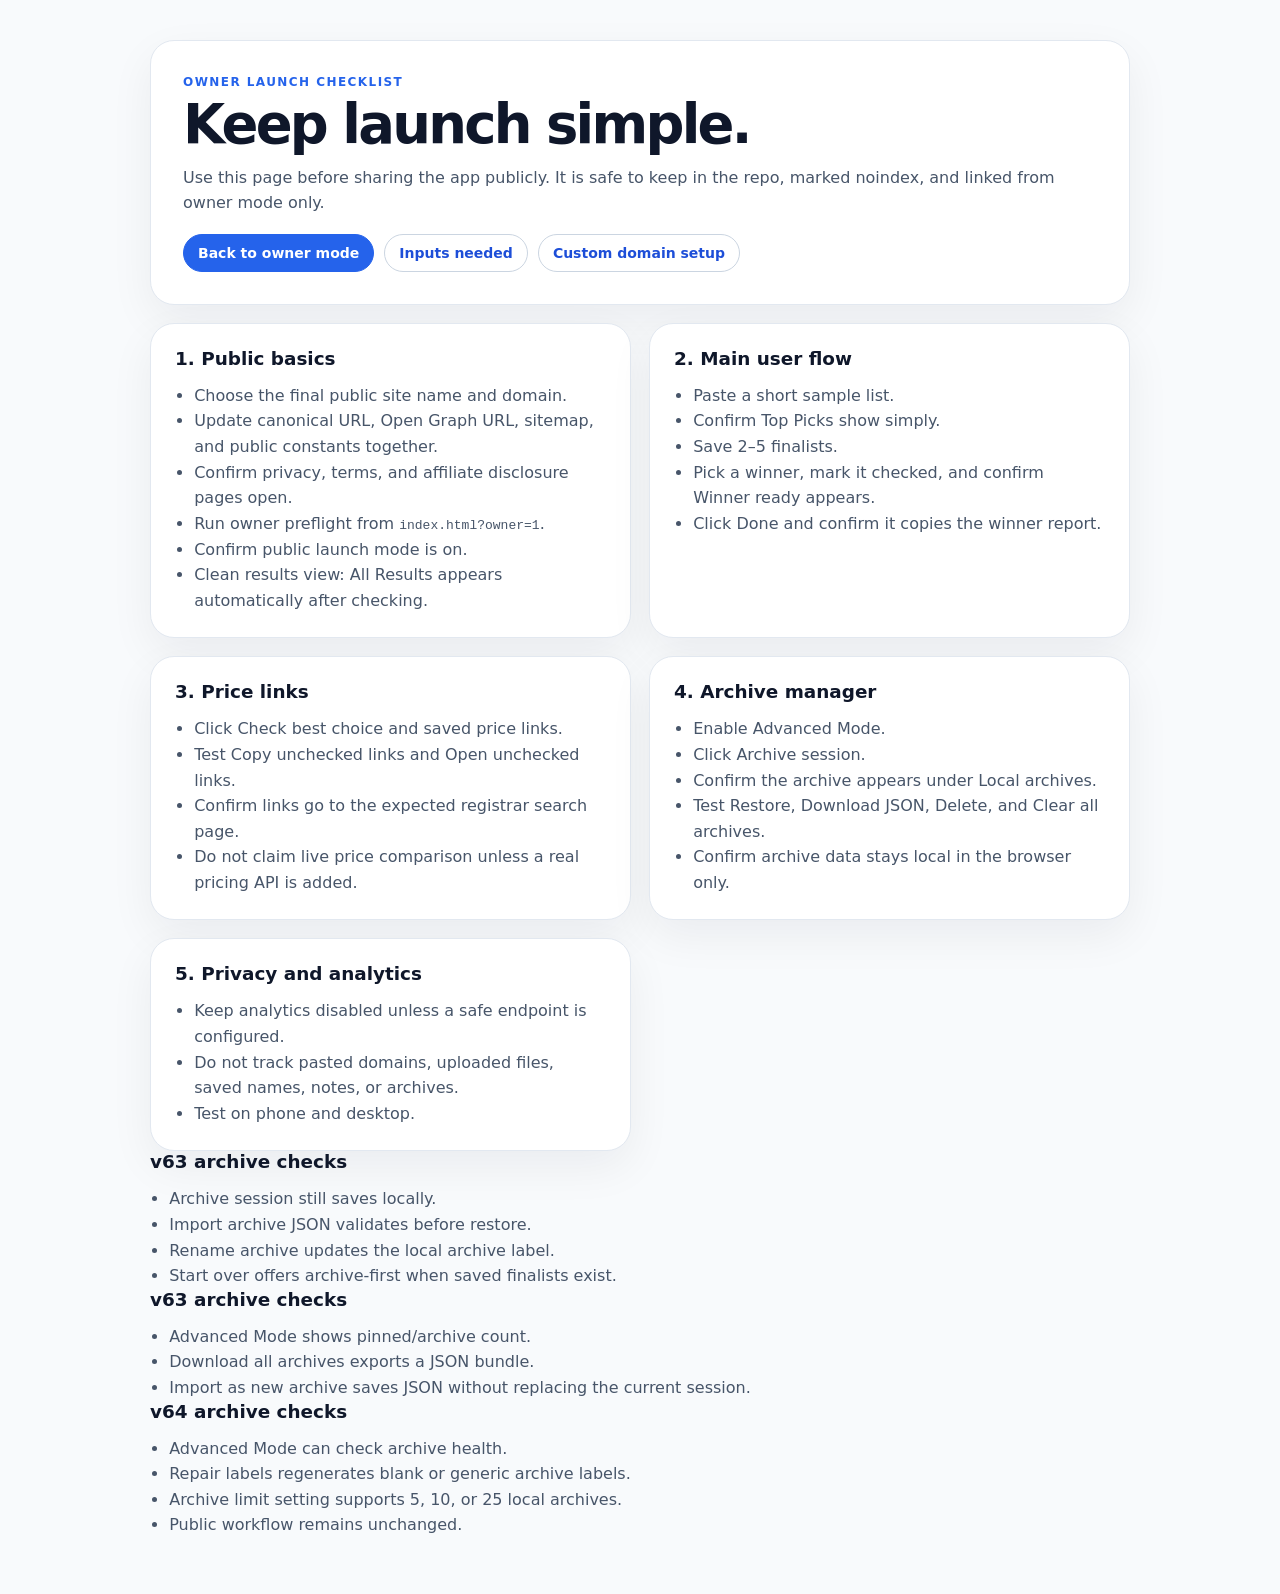
==== commit 9504c437: "Clean up results view v66" ====
--- a/launch-checklist.html
+++ b/launch-checklist.html
@@ -29,7 +29,8 @@
           <li>Confirm privacy, terms, and affiliate disclosure pages open.</li>
           <li>Run owner preflight from <code>index.html?owner=1</code>.</li>
           <li>Confirm public launch mode is on.</li>
-        </ul>
+        <li>Clean results view: All Results appears automatically after checking.</li>
+</ul>
       </article>
 
       <article class="checklist-card">
--- a/style.css
+++ b/style.css
@@ -3914,3 +3914,268 @@
     justify-content: flex-start;
   }
 }
+
+.archive-storage-summary {
+  margin-top: 6px;
+}
+
+/* v66: clean results view + always-visible All Results */
+.v66-clean-results.has-results .simple-hero {
+  grid-template-columns: 1fr;
+  padding: 22px 26px;
+  border-radius: 24px;
+}
+.v66-clean-results.has-results .hero-copy h1 {
+  max-width: 760px;
+  font-size: clamp(2rem, 4vw, 3.25rem);
+}
+.v66-clean-results.has-results .hero-copy > p {
+  max-width: 660px;
+}
+.v66-clean-results.has-results .hero-visual,
+.v66-clean-results.has-results .simple-trust-strip,
+.v66-clean-results.has-results #simpleOnboardingPanel,
+.v66-clean-results.has-results #returnUserPanel,
+.v66-clean-results.has-results #how-it-works {
+  display: none !important;
+}
+
+.v66-clean-results.has-results .input-panel {
+  padding: 18px;
+}
+.v66-clean-results.has-results .input-panel .panel-title-row {
+  margin-bottom: 10px;
+}
+.v66-clean-results.has-results .input-panel textarea {
+  min-height: 86px;
+  max-height: 128px;
+  font-size: 0.92rem;
+  line-height: 1.45;
+}
+.v66-clean-results.has-results .input-coach-panel,
+.v66-clean-results.has-results .keyword-helper,
+.v66-clean-results.has-results .template-panel,
+.v66-clean-results.has-results .input-preview-stats,
+.v66-clean-results.has-results .input-panel > .button-row {
+  display: none !important;
+}
+.v66-clean-results.has-results .input-preview-panel {
+  margin-top: 10px;
+}
+.v66-clean-results.has-results .input-preview-head {
+  gap: 12px;
+}
+.v66-clean-results.has-results .input-preview-actions {
+  justify-content: flex-end;
+}
+
+.v66-clean-results.has-results:not(.advanced-mode) .simple-settings-panel,
+.v66-clean-results.has-results:not(.advanced-mode) .actions-panel,
+.v66-clean-results.has-results:not(.advanced-mode) #recentRunsPanel,
+.v66-clean-results.has-results:not(.advanced-mode) .compare-tray:not(.has-items),
+.v66-clean-results.has-results .next-steps-panel {
+  display: none !important;
+}
+
+.v66-clean-results.has-results .summary-grid {
+  grid-template-columns: repeat(3, minmax(0, 1fr));
+  gap: 10px;
+}
+.v66-clean-results.has-results .summary-card {
+  padding: 13px 14px;
+  border-radius: 16px;
+  box-shadow: none;
+}
+.v66-clean-results.has-results .summary-card:nth-child(n+4) {
+  display: none !important;
+}
+
+.v66-clean-results .top-picks-panel,
+.v66-clean-results .results-panel {
+  border-color: rgba(15, 23, 42, 0.10);
+  box-shadow: 0 14px 34px rgba(15, 23, 42, 0.055);
+}
+.v66-clean-results .top-picks-title-row,
+.v66-clean-results .results-title-row {
+  align-items: center;
+}
+.v66-clean-results .top-picks-controls {
+  gap: 8px;
+  justify-content: flex-end;
+}
+.v66-clean-results .top-picks-controls button {
+  display: none !important;
+}
+.v66-clean-results .top-picks-controls #cardCheckBestChoiceBtn,
+.v66-clean-results .top-picks-controls #cardOpenTopPicksBtn,
+.v66-clean-results .top-picks-controls #topPicksViewAllBtn,
+.v66-clean-results .top-picks-controls #topPicksShowMoreBtn,
+.v66-clean-results .top-picks-controls #topPicksNewSearchBtn {
+  display: inline-flex !important;
+}
+.v66-clean-results .top-picks-controls #topPicksShowMoreBtn.is-hidden {
+  display: none !important;
+}
+.v66-clean-results .top-picks-controls #topPicksViewAllBtn {
+  border-color: rgba(37, 99, 235, 0.28);
+  background: #eff6ff;
+  color: #1d4ed8;
+}
+.v66-clean-results .top-picks-price-note {
+  display: none !important;
+}
+.v66-clean-results .buy-ready-reminder {
+  margin: 10px 0 16px;
+  padding: 9px 12px;
+  border-radius: 12px;
+  background: #f8fafc;
+  border: 1px solid #e2e8f0;
+}
+.v66-clean-results .top-picks-grid {
+  grid-template-columns: repeat(auto-fit, minmax(245px, 1fr));
+  gap: 14px;
+}
+.v66-clean-results .top-pick-card {
+  padding: 17px;
+  gap: 12px;
+  min-height: 0;
+}
+.v66-clean-results .top-pick-card-head {
+  align-items: center;
+}
+.v66-clean-results .top-pick-domain {
+  font-size: clamp(1.35rem, 2.1vw, 1.85rem);
+  line-height: 1.08;
+  letter-spacing: -0.04em;
+}
+.v66-clean-results .simple-reason-pill {
+  padding: 10px 12px;
+  border-radius: 13px;
+  line-height: 1.38;
+  margin: 0;
+}
+.v66-clean-results:not(.advanced-mode) .top-pick-why-details,
+.v66-clean-results:not(.advanced-mode) .top-pick-quiet-more {
+  display: none !important;
+}
+.v66-clean-results .top-pick-actions {
+  display: grid;
+  grid-template-columns: 1fr auto;
+  gap: 8px;
+  align-items: stretch;
+}
+.v66-clean-results .top-pick-actions .top-pick-cta {
+  width: 100%;
+  justify-content: center;
+  text-align: center;
+}
+.v66-clean-results:not(.advanced-mode) .top-pick-actions .compare-button,
+.v66-clean-results:not(.advanced-mode) .top-pick-actions [data-copy-domain] {
+  display: none !important;
+}
+
+.v66-clean-results.has-results .results-panel {
+  display: block !important;
+}
+.v66-clean-results .results-title-row h2::after {
+  content: "";
+}
+.v66-clean-results .results-actions {
+  gap: 8px;
+}
+.v66-clean-results .results-actions > .muted:first-child {
+  display: none;
+}
+.v66-clean-results .all-results-dashboard {
+  border-radius: 16px;
+  padding: 12px;
+  background: #f8fafc;
+}
+.v66-clean-results .all-results-summary {
+  gap: 8px;
+}
+.v66-clean-results .all-results-summary span,
+.v66-clean-results .result-preset {
+  border-radius: 999px;
+}
+.v66-clean-results .all-results-presets {
+  gap: 7px;
+}
+.v66-clean-results .all-results-helper {
+  margin-top: 8px;
+}
+.v66-clean-results .result-cards {
+  display: grid !important;
+  grid-template-columns: repeat(auto-fit, minmax(240px, 1fr));
+  gap: 12px;
+  margin-top: 14px;
+}
+.v66-clean-results:not(.advanced-mode) .table-wrap {
+  display: none !important;
+}
+.v66-clean-results .result-card,
+.v66-clean-results .result-card-empty {
+  box-shadow: none;
+  border-radius: 16px;
+  padding: 13px;
+}
+.v66-clean-results .result-card-head strong {
+  font-size: 1.05rem;
+  letter-spacing: -0.02em;
+}
+.v66-clean-results .result-card-meta {
+  margin: 8px 0;
+}
+.v66-clean-results .result-card p {
+  font-size: 0.92rem;
+  margin: 6px 0;
+}
+.v66-clean-results:not(.advanced-mode) .result-card .top-pick-tags,
+.v66-clean-results:not(.advanced-mode) .result-card-actions .compare-button,
+.v66-clean-results:not(.advanced-mode) .result-card-actions [data-copy-domain] {
+  display: none !important;
+}
+.v66-clean-results .result-card-actions {
+  display: grid;
+  grid-template-columns: 1fr auto;
+  gap: 8px;
+  margin-top: 10px;
+}
+.v66-clean-results .result-card-actions .top-pick-cta {
+  width: 100%;
+  justify-content: center;
+  text-align: center;
+}
+
+@media (max-width: 760px) {
+  .v66-clean-results.has-results .simple-hero,
+  .v66-clean-results.has-results .input-panel,
+  .v66-clean-results .top-picks-panel,
+  .v66-clean-results .results-panel {
+    padding: 16px;
+  }
+  .v66-clean-results.has-results .summary-grid,
+  .v66-clean-results .top-picks-grid,
+  .v66-clean-results .result-cards {
+    grid-template-columns: 1fr;
+  }
+  .v66-clean-results .top-picks-title-row,
+  .v66-clean-results .results-title-row {
+    align-items: stretch;
+  }
+  .v66-clean-results .top-picks-controls,
+  .v66-clean-results .results-actions {
+    justify-content: stretch;
+  }
+  .v66-clean-results .top-picks-controls #cardCheckBestChoiceBtn,
+  .v66-clean-results .top-picks-controls #cardOpenTopPicksBtn,
+  .v66-clean-results .top-picks-controls #topPicksViewAllBtn,
+  .v66-clean-results .top-picks-controls #topPicksNewSearchBtn {
+    flex: 1 1 46%;
+  }
+  .v66-clean-results .top-pick-actions,
+  .v66-clean-results .result-card-actions {
+    grid-template-columns: 1fr;
+  }
+}
+
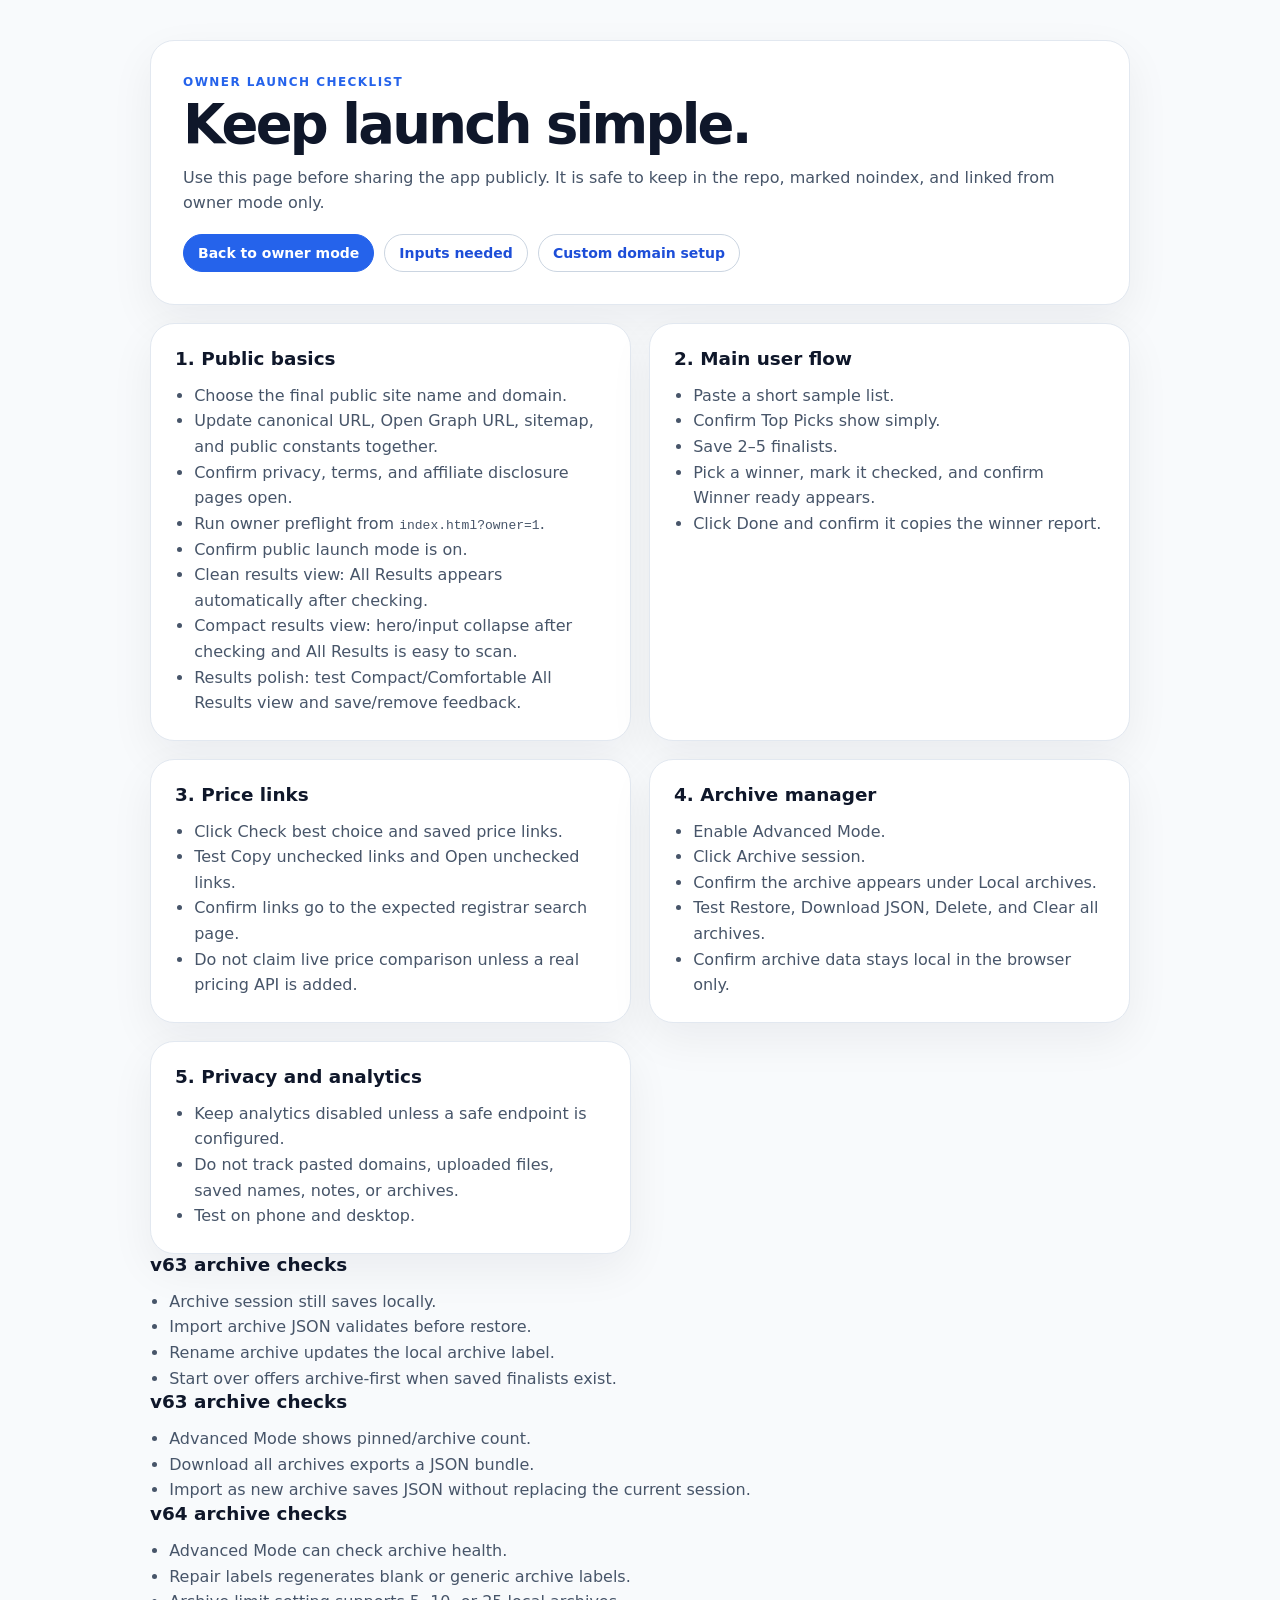
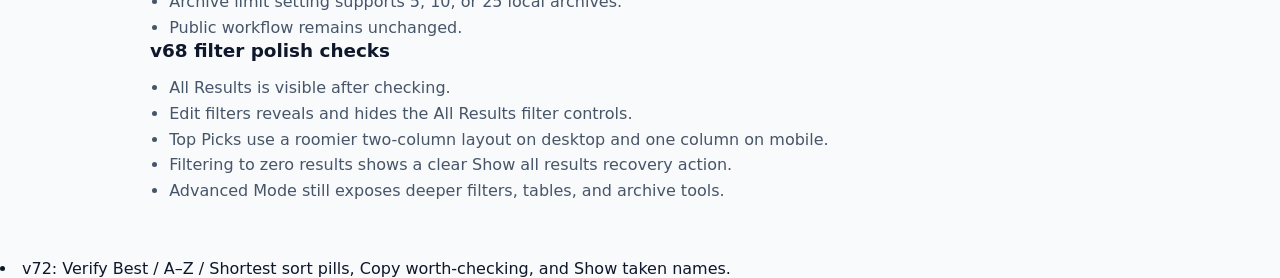
==== commit 28c6dcfe: "Add results sort and taken collapse v72" ====
--- a/launch-checklist.html
+++ b/launch-checklist.html
@@ -5,7 +5,7 @@
   <meta name="viewport" content="width=device-width, initial-scale=1" />
   <meta name="robots" content="noindex,nofollow" />
   <title>Launch Checklist — Domain Shortlist</title>
-  <link rel="stylesheet" href="style.css?v=58-archive-manager" />
+  <link rel="stylesheet" href="style.css?v=69-results-view-polish" />
 </head>
 <body class="launch-checklist-page-body">
   <main class="launch-checklist-page">
@@ -30,6 +30,8 @@
           <li>Run owner preflight from <code>index.html?owner=1</code>.</li>
           <li>Confirm public launch mode is on.</li>
         <li>Clean results view: All Results appears automatically after checking.</li>
+          <li>Compact results view: hero/input collapse after checking and All Results is easy to scan.</li>
+          <li>Results polish: test Compact/Comfortable All Results view and save/remove feedback.</li>
 </ul>
       </article>
 
@@ -85,10 +87,17 @@
   </section>
 <section class="check-card"><h2>v63 archive checks</h2><ul><li>Advanced Mode shows pinned/archive count.</li><li>Download all archives exports a JSON bundle.</li><li>Import as new archive saves JSON without replacing the current session.</li></ul></section>
 <section class="check-card"><h2>v64 archive checks</h2><ul><li>Advanced Mode can check archive health.</li><li>Repair labels regenerates blank or generic archive labels.</li><li>Archive limit setting supports 5, 10, or 25 local archives.</li><li>Public workflow remains unchanged.</li></ul></section>
+<section class="check-card"><h2>v68 filter polish checks</h2><ul><li>All Results is visible after checking.</li><li>Edit filters reveals and hides the All Results filter controls.</li><li>Top Picks use a roomier two-column layout on desktop and one column on mobile.</li><li>Filtering to zero results shows a clear Show all results recovery action.</li><li>Advanced Mode still exposes deeper filters, tables, and archive tools.</li></ul></section>
 </main>
+<!-- v72 keyboard shortcuts and sticky result summary added. -->
 </body>
 </html>
 
 <!-- v63 checks: import preview, archive auto-labels, and current-session summary stay inside Advanced Mode. -->
 
 <!-- v63: archive pin/note/import-safety checklist update -->
+
+<!-- v72: Keyboard shortcuts, sticky results summary, and Advanced-only Copy visible results. -->
+
+
+<li>v72: Verify Best / A–Z / Shortest sort pills, Copy worth-checking, and Show taken names.</li>
--- a/style.css
+++ b/style.css
@@ -4179,3 +4179,654 @@
   }
 }
 
+
+/* v67: compact tested results view */
+body.v67-compact-results {
+  background: #f8fafc;
+}
+
+.v67-compact-results .shell {
+  max-width: 980px;
+}
+
+.v67-compact-results.has-results .simple-hero {
+  padding: 18px 22px;
+  display: block;
+  border-radius: 22px;
+  background: linear-gradient(180deg, #ffffff, #f8fbff);
+}
+
+.v67-compact-results.has-results .simple-hero .hero-visual,
+.v67-compact-results.has-results .simple-hero .hero-actions,
+.v67-compact-results.has-results .simple-hero .hero-steps,
+.v67-compact-results.has-results .simple-hero .hero-copy p:not(.eyebrow) {
+  display: none !important;
+}
+
+.v67-compact-results.has-results .simple-hero .eyebrow {
+  margin-bottom: 4px;
+}
+
+.v67-compact-results.has-results .simple-hero h1 {
+  font-size: clamp(1.55rem, 2.8vw, 2rem);
+  letter-spacing: -0.04em;
+  max-width: none;
+}
+
+.v67-compact-results .input-title-actions {
+  display: flex;
+  align-items: center;
+  gap: 10px;
+  justify-content: flex-end;
+}
+
+.v67-compact-results .compact-edit-input {
+  display: none;
+}
+
+.v67-compact-results.has-results .compact-edit-input {
+  display: inline-flex;
+}
+
+.v67-compact-results.has-results:not(.editing-input) .input-panel {
+  padding: 16px 18px;
+}
+
+.v67-compact-results.has-results:not(.editing-input) .input-panel .panel-title-row {
+  margin-bottom: 0;
+}
+
+.v67-compact-results.has-results:not(.editing-input) .input-panel textarea,
+.v67-compact-results.has-results:not(.editing-input) #inputCoachPanel,
+.v67-compact-results.has-results:not(.editing-input) #largeListPanel,
+.v67-compact-results.has-results:not(.editing-input) .keyword-helper,
+.v67-compact-results.has-results:not(.editing-input) .button-row,
+.v67-compact-results.has-results:not(.editing-input) .template-panel,
+.v67-compact-results.has-results:not(.editing-input) .input-preview-stats,
+.v67-compact-results.has-results:not(.editing-input) #invalidReviewList {
+  display: none !important;
+}
+
+.v67-compact-results.has-results:not(.editing-input) #inputPreviewPanel {
+  margin-top: 12px;
+  padding: 12px 14px;
+  background: #f0fdf4;
+  border-color: #bbf7d0;
+}
+
+.v67-compact-results.has-results:not(.editing-input) #inputPreviewPanel .input-preview-head {
+  align-items: center;
+}
+
+.v67-compact-results.has-results:not(.editing-input) #inputPreviewPanel .input-preview-actions {
+  display: none !important;
+}
+
+.v67-compact-results.has-results .settings-panel,
+.v67-compact-results.has-results .primary-actions,
+.v67-compact-results.has-results #nextStepsPanel {
+  display: none !important;
+}
+
+.v67-compact-results.has-results.advanced-mode .settings-panel,
+.v67-compact-results.has-results.advanced-mode .primary-actions {
+  display: block !important;
+}
+
+.v67-compact-results.has-results .summary-grid {
+  display: none !important;
+}
+
+.v67-compact-results .result-plain-summary {
+  margin: -4px 0 8px;
+  padding: 10px 14px;
+  border: 1px solid #dbeafe;
+  background: #eff6ff;
+  border-radius: 16px;
+  font-weight: 750;
+  color: #1e3a8a;
+}
+
+.v67-compact-results .top-picks-title-row {
+  align-items: flex-start;
+  gap: 14px;
+}
+
+.v67-compact-results .top-picks-controls {
+  gap: 8px;
+}
+
+.v67-compact-results:not(.advanced-mode) #cardOpenTopPicksBtn,
+.v67-compact-results:not(.advanced-mode) #cardCopyBestChoiceBtn,
+.v67-compact-results:not(.advanced-mode) #cardCopyBest3Btn,
+.v67-compact-results:not(.advanced-mode) #cardCopyBestReasonsBtn,
+.v67-compact-results:not(.advanced-mode) #cardCopyPriceLinksBtn,
+.v67-compact-results:not(.advanced-mode) #cardCopyTopPicksBtn,
+.v67-compact-results:not(.advanced-mode) #hideWeakPicksBtn,
+.v67-compact-results:not(.advanced-mode) #topPicksShowMoreBtn,
+.v67-compact-results:not(.advanced-mode) #cardExportTopPicksBtn {
+  display: none !important;
+}
+
+.v67-compact-results #cardCheckBestChoiceBtn {
+  background: #0f9f6e;
+  border-color: #0f9f6e;
+  color: #fff;
+}
+
+.v67-compact-results .top-pick-domain {
+  overflow-wrap: anywhere;
+  word-break: normal;
+  line-height: 1.08;
+}
+
+.v67-compact-results .top-picks-grid {
+  grid-template-columns: repeat(3, minmax(0, 1fr));
+}
+
+.v67-compact-results .simple-pick-card {
+  min-height: 0;
+}
+
+.v67-compact-results .simple-pick-card .compare-button,
+.v67-compact-results .simple-pick-card [data-copy-domain] {
+  display: none !important;
+}
+
+.v67-compact-results.advanced-mode .simple-pick-card .compare-button,
+.v67-compact-results.advanced-mode .simple-pick-card [data-copy-domain] {
+  display: inline-flex !important;
+}
+
+.v67-compact-results .results-panel {
+  display: block !important;
+}
+
+.v67-compact-results .results-title-row {
+  align-items: center;
+}
+
+.v67-compact-results .results-actions {
+  gap: 8px;
+}
+
+.v67-compact-results #renderedCount {
+  font-weight: 750;
+  color: #64748b;
+}
+
+.v67-compact-results #showMoreBtn:disabled,
+.v67-compact-results #showAllRowsBtn:disabled {
+  display: none !important;
+}
+
+.v67-compact-results .all-results-dashboard {
+  padding: 14px;
+  border-radius: 16px;
+}
+
+.v67-compact-results .all-results-helper {
+  margin-top: 8px;
+}
+
+.v67-compact-results .result-cards {
+  display: grid;
+  grid-template-columns: 1fr;
+  gap: 8px;
+}
+
+.v67-compact-results .compact-result-row {
+  display: grid;
+  grid-template-columns: minmax(250px, 1.35fr) minmax(180px, 0.8fr) auto;
+  align-items: center;
+  gap: 12px;
+  padding: 11px 12px;
+  box-shadow: none;
+  border-radius: 14px;
+}
+
+.v67-compact-results .result-main {
+  display: grid;
+  grid-template-columns: auto minmax(0, 1fr);
+  align-items: center;
+  gap: 10px;
+  min-width: 0;
+}
+
+.v67-compact-results .result-name-block {
+  min-width: 0;
+}
+
+.v67-compact-results .result-name-block strong {
+  display: block;
+  font-size: 16px;
+  line-height: 1.15;
+  overflow-wrap: anywhere;
+}
+
+.v67-compact-results .result-name-block span {
+  display: block;
+  color: #64748b;
+  font-size: 12px;
+  line-height: 1.35;
+  margin-top: 3px;
+}
+
+.v67-compact-results .result-status-line {
+  display: flex;
+  flex-wrap: wrap;
+  gap: 6px;
+  align-items: center;
+  color: #475569;
+  font-size: 12px;
+}
+
+.v67-compact-results .compact-actions {
+  margin: 0;
+  justify-content: flex-end;
+  flex-wrap: nowrap;
+}
+
+.v67-compact-results .compact-actions .compare-button,
+.v67-compact-results .compact-actions [data-copy-domain] {
+  display: none !important;
+}
+
+.v67-compact-results .table-wrap {
+  display: none;
+}
+
+.v67-compact-results.advanced-mode .table-wrap {
+  display: block;
+}
+
+.v67-compact-results .public-note {
+  padding: 16px 18px;
+}
+
+.v67-compact-results .public-note h2 {
+  font-size: 1.15rem;
+  margin-bottom: 4px;
+}
+
+.v67-compact-results .public-note-grid {
+  display: none;
+}
+
+.v67-compact-results.advanced-mode .public-note-grid {
+  display: grid;
+}
+
+.v67-compact-results .launch-checklist-panel,
+.v67-compact-results .faq-panel {
+  display: none !important;
+}
+
+.v67-compact-results.advanced-mode .launch-checklist-panel,
+.v67-compact-results.advanced-mode .faq-panel {
+  display: block !important;
+}
+
+@media (max-width: 900px) {
+  .v67-compact-results .top-picks-grid {
+    grid-template-columns: repeat(2, minmax(0, 1fr));
+  }
+  .v67-compact-results .compact-result-row {
+    grid-template-columns: 1fr;
+    align-items: start;
+  }
+  .v67-compact-results .compact-actions {
+    justify-content: flex-start;
+    flex-wrap: wrap;
+  }
+}
+
+@media (max-width: 640px) {
+  .v67-compact-results .top-picks-grid {
+    grid-template-columns: 1fr;
+  }
+  .v67-compact-results.has-results .simple-hero h1 {
+    font-size: 1.45rem;
+  }
+  .v67-compact-results .results-title-row,
+  .v67-compact-results .top-picks-title-row,
+  .v67-compact-results .input-title-actions {
+    align-items: stretch;
+    flex-direction: column;
+  }
+  .v67-compact-results .input-title-actions .compact-edit-input,
+  .v67-compact-results .results-actions button,
+  .v67-compact-results .top-picks-controls button {
+    width: 100%;
+  }
+}
+
+/* v68: cleaner filters and roomier Top Picks */
+body.v68-filter-polish .top-picks-grid {
+  grid-template-columns: repeat(2, minmax(0, 1fr));
+}
+
+body.v68-filter-polish .top-pick-domain,
+body.v68-filter-polish .result-name-block strong {
+  overflow-wrap: anywhere;
+  hyphens: auto;
+}
+
+body.v68-filter-polish:not(.advanced-mode) .all-results-dashboard {
+  display: none;
+}
+
+body.v68-filter-polish.results-filters-open:not(.advanced-mode) .all-results-dashboard,
+body.v68-filter-polish.advanced-mode .all-results-dashboard {
+  display: block;
+}
+
+body.v68-filter-polish .results-actions #editResultsFiltersBtn {
+  border-color: #bfdbfe;
+  color: #1d4ed8;
+  background: #eff6ff;
+}
+
+body.v68-filter-polish.results-filters-open .results-actions #editResultsFiltersBtn {
+  border-color: #93c5fd;
+  background: #dbeafe;
+}
+
+body.v68-filter-polish .result-filter-empty {
+  display: grid;
+  justify-items: center;
+  gap: 8px;
+  padding: 22px;
+  text-align: center;
+  border: 1px dashed #bfdbfe;
+  background: #f8fbff;
+}
+
+body.v68-filter-polish .result-filter-empty strong {
+  color: #0f172a;
+  font-size: 1rem;
+}
+
+body.v68-filter-polish .result-filter-empty span {
+  color: #64748b;
+  max-width: 460px;
+}
+
+@media (min-width: 1180px) {
+  body.v68-filter-polish .shell {
+    max-width: 1060px;
+  }
+}
+
+@media (max-width: 760px) {
+  body.v68-filter-polish .top-picks-grid {
+    grid-template-columns: 1fr;
+  }
+}
+
+
+/* v69: all-results view polish */
+body.v69-results-view-polish .results-actions #allResultsDensityBtn {
+  border-color: #dbeafe;
+  color: #334155;
+  background: #ffffff;
+}
+
+body.v69-results-view-polish.results-comfortable .results-actions #allResultsDensityBtn {
+  border-color: #bfdbfe;
+  background: #eff6ff;
+  color: #1d4ed8;
+}
+
+body.v69-results-view-polish .compact-result-row.taken {
+  background: #fbfdff;
+  border-color: #e5e7eb;
+  border-left: 4px solid #e5e7eb;
+}
+
+body.v69-results-view-polish .compact-result-row.taken .result-name-block strong {
+  color: #64748b;
+}
+
+body.v69-results-view-polish .compact-result-row.taken .result-name-block span,
+body.v69-results-view-polish .compact-result-row.taken .result-status-line {
+  color: #94a3b8;
+}
+
+body.v69-results-view-polish .compact-result-row.taken .score-badge {
+  background: #f1f5f9;
+  border-color: #e2e8f0;
+  color: #64748b;
+}
+
+body.v69-results-view-polish .compact-result-row.taken .top-pick-cta {
+  background: #f8fafc;
+  border-color: #e2e8f0;
+  color: #64748b;
+}
+
+body.v69-results-view-polish .compact-result-row.taken .star-button {
+  color: #94a3b8;
+}
+
+body.v69-results-view-polish .result-card-feedback {
+  display: inline-flex;
+  align-items: center;
+  padding: 3px 8px;
+  border-radius: 999px;
+  font-weight: 850;
+  font-size: 11px;
+  line-height: 1.1;
+  border: 1px solid transparent;
+}
+
+body.v69-results-view-polish .result-card-feedback.saved {
+  color: #047857;
+  background: #d1fae5;
+  border-color: #a7f3d0;
+}
+
+body.v69-results-view-polish .result-card-feedback.removed {
+  color: #9f1239;
+  background: #ffe4e6;
+  border-color: #fecdd3;
+}
+
+body.v69-results-view-polish.results-comfortable .result-cards {
+  gap: 12px;
+}
+
+body.v69-results-view-polish.results-comfortable .compact-result-row {
+  grid-template-columns: minmax(260px, 1fr) minmax(220px, 0.8fr) auto;
+  padding: 16px;
+  border-radius: 18px;
+}
+
+body.v69-results-view-polish.results-comfortable .result-name-block strong {
+  font-size: 18px;
+}
+
+body.v69-results-view-polish.results-comfortable .result-name-block span {
+  font-size: 13px;
+  max-width: 52ch;
+}
+
+body.v69-results-view-polish.results-comfortable .result-status-line {
+  gap: 8px;
+  font-size: 13px;
+}
+
+@media (max-width: 900px) {
+  body.v69-results-view-polish.results-comfortable .compact-result-row {
+    grid-template-columns: 1fr;
+  }
+}
+
+/* v70: inline All Results details and advanced save action */
+body.v70-inline-results .taken-explanation {
+  margin-top: 6px;
+  color: #64748b;
+  font-size: 12px;
+}
+
+body.v70-inline-results .result-inline-details {
+  grid-column: 1 / -1;
+  border-top: 1px solid #eef2f7;
+  margin-top: 2px;
+  padding-top: 6px;
+}
+
+body.v70-inline-results .compact-result-row.taken .result-inline-details {
+  border-top-color: #f1f5f9;
+}
+
+body.v70-inline-results .result-inline-details summary {
+  cursor: pointer;
+  color: #2563eb;
+  font-size: 12px;
+  font-weight: 800;
+  list-style: none;
+}
+
+body.v70-inline-results .result-inline-details summary::-webkit-details-marker {
+  display: none;
+}
+
+body.v70-inline-results .result-inline-details summary::after {
+  content: " +";
+  font-weight: 900;
+}
+
+body.v70-inline-results .result-inline-details[open] summary::after {
+  content: " –";
+}
+
+body.v70-inline-results .result-inline-details-grid {
+  display: grid;
+  grid-template-columns: repeat(4, minmax(0, 1fr));
+  gap: 8px;
+  margin-top: 8px;
+  color: #475569;
+  font-size: 12px;
+}
+
+body.v70-inline-results .result-inline-details-grid span {
+  display: grid;
+  gap: 2px;
+  min-width: 0;
+  overflow-wrap: anywhere;
+}
+
+body.v70-inline-results .result-inline-details-grid strong {
+  color: #0f172a;
+  font-size: 11px;
+  text-transform: uppercase;
+  letter-spacing: 0.04em;
+}
+
+body.v70-inline-results .result-inline-details-grid .wide {
+  grid-column: 1 / -1;
+}
+
+body.v70-inline-results:not(.advanced-mode) #saveAllWorthCheckingBtn {
+  display: none !important;
+}
+
+@media (max-width: 760px) {
+  body.v70-inline-results .result-inline-details-grid {
+    grid-template-columns: 1fr 1fr;
+  }
+}
+
+/* v71: keyboard shortcuts and sticky results summary */
+.all-results-shortcut-hint {
+  margin: -2px 0 0;
+  font-size: 0.82rem;
+}
+.all-results-shortcut-hint kbd {
+  display: inline-block;
+  min-width: 1.35em;
+  padding: 1px 5px;
+  border: 1px solid var(--border, #d8dee8);
+  border-radius: 6px;
+  background: #fff;
+  color: var(--text, #111827);
+  font: 600 0.78rem ui-monospace, SFMono-Regular, Menlo, Monaco, Consolas, monospace;
+  text-align: center;
+  box-shadow: 0 1px 0 rgba(15, 23, 42, 0.06);
+}
+.has-results .sticky-price-bar {
+  border-color: rgba(37, 99, 235, 0.18);
+}
+.has-results .sticky-price-bar strong {
+  font-size: 0.95rem;
+}
+.has-results .sticky-price-bar span {
+  font-size: 0.82rem;
+}
+@media (max-width: 760px) {
+  .all-results-shortcut-hint { display: none; }
+  .sticky-price-actions #stickyNewSearchBtn { display: none; }
+}
+
+
+/* v72: simple sort pills, worth-copy action, and collapsible taken names */
+.all-results-sort-pills {
+  display: flex;
+  flex-wrap: wrap;
+  align-items: center;
+  gap: 0.45rem;
+  margin-top: 0.7rem;
+}
+
+.result-sort-pill {
+  border: 1px solid rgba(37, 99, 235, 0.18);
+  background: #fff;
+  border-radius: 999px;
+  padding: 0.42rem 0.72rem;
+  font-weight: 750;
+  color: #334155;
+  box-shadow: 0 8px 20px rgba(15, 23, 42, 0.04);
+}
+
+.result-sort-pill:hover,
+.result-sort-pill.is-active {
+  color: #0f172a;
+  border-color: rgba(37, 99, 235, 0.35);
+  background: #eef6ff;
+}
+
+#takenToggleBtn:not(.is-hidden) {
+  display: inline-flex;
+}
+
+.compact-result-row.status-taken,
+.compact-result-row.status-registered,
+.compact-result-row.status-unavailable {
+  opacity: 0.68;
+  background: #f8fafc;
+}
+
+.compact-result-row.status-taken .result-name-block strong,
+.compact-result-row.status-registered .result-name-block strong,
+.compact-result-row.status-unavailable .result-name-block strong {
+  color: #64748b;
+}
+
+body.advanced-mode .compact-result-row.status-taken,
+body.advanced-mode .compact-result-row.status-registered,
+body.advanced-mode .compact-result-row.status-unavailable,
+body.results-comfortable .compact-result-row.status-taken,
+body.results-comfortable .compact-result-row.status-registered,
+body.results-comfortable .compact-result-row.status-unavailable {
+  opacity: 1;
+}
+
+@media (max-width: 720px) {
+  .all-results-sort-pills {
+    width: 100%;
+  }
+  .result-sort-pill {
+    flex: 1 1 auto;
+  }
+}
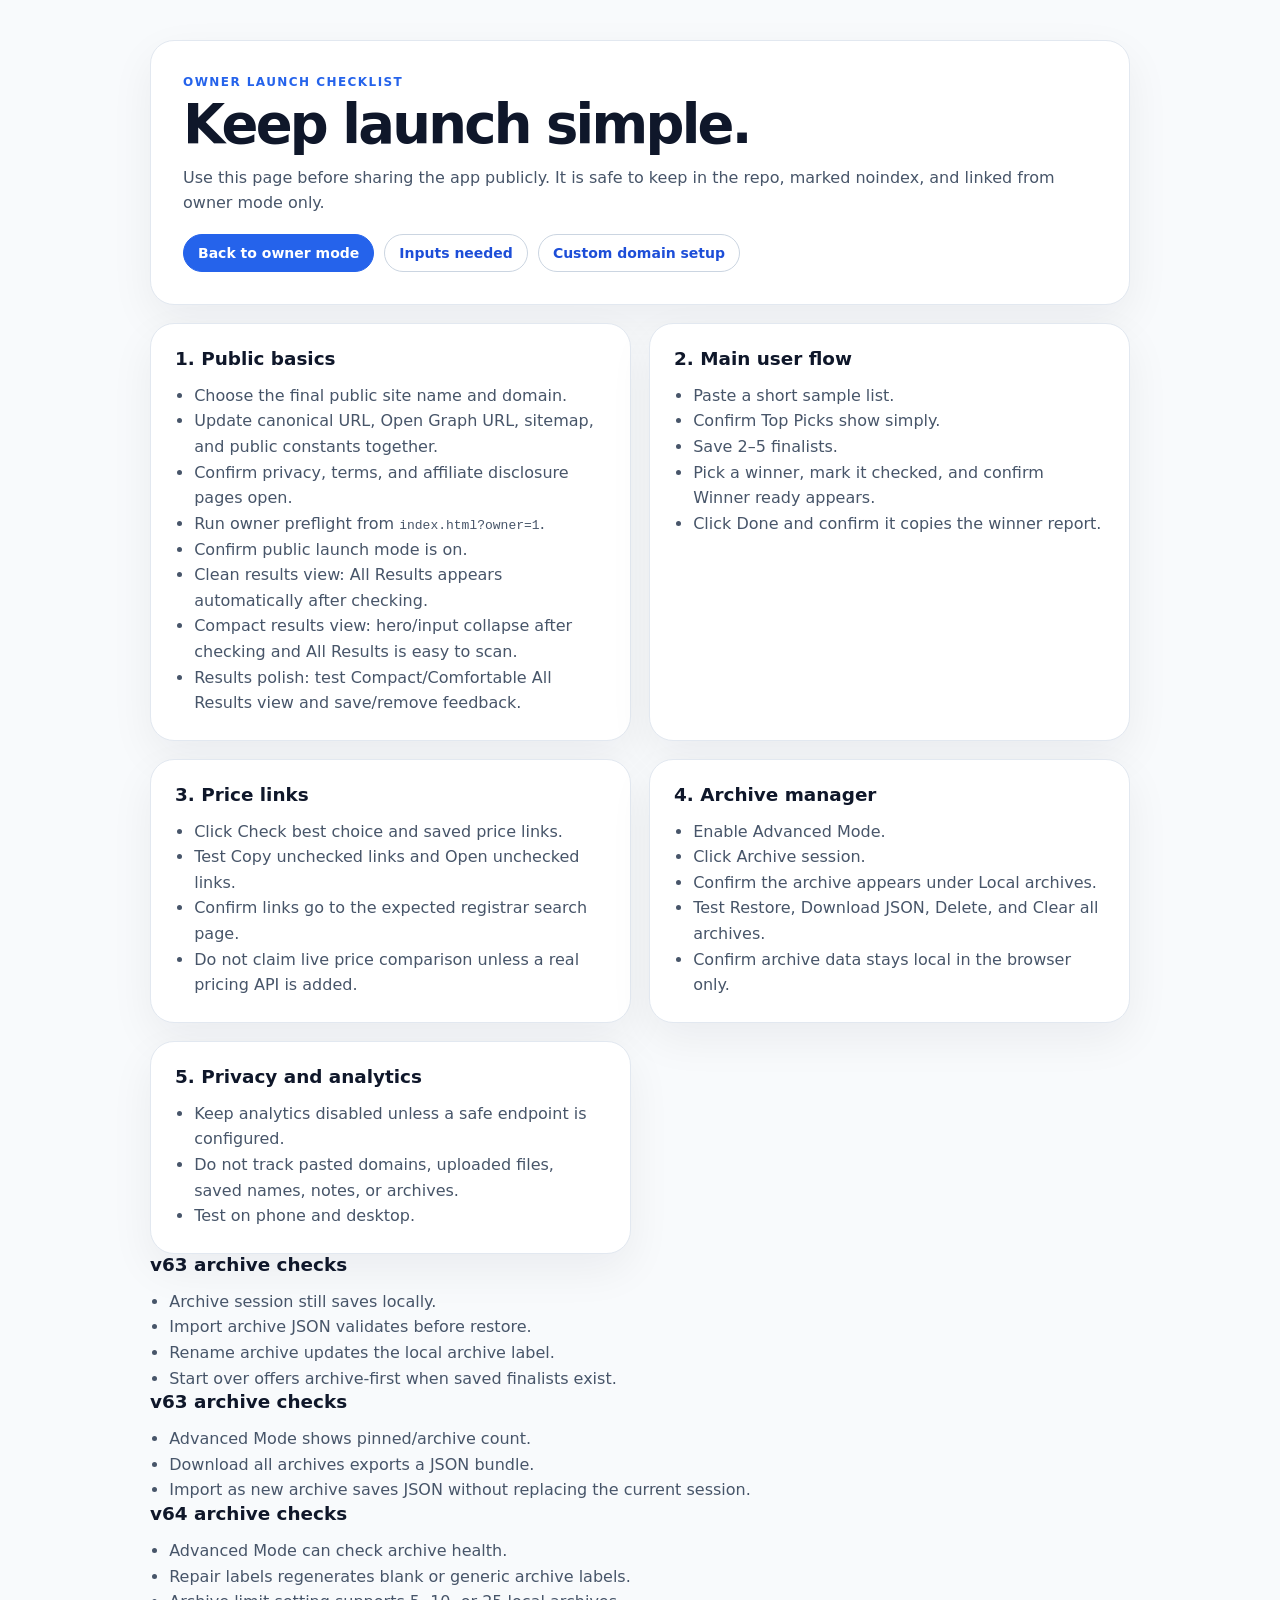
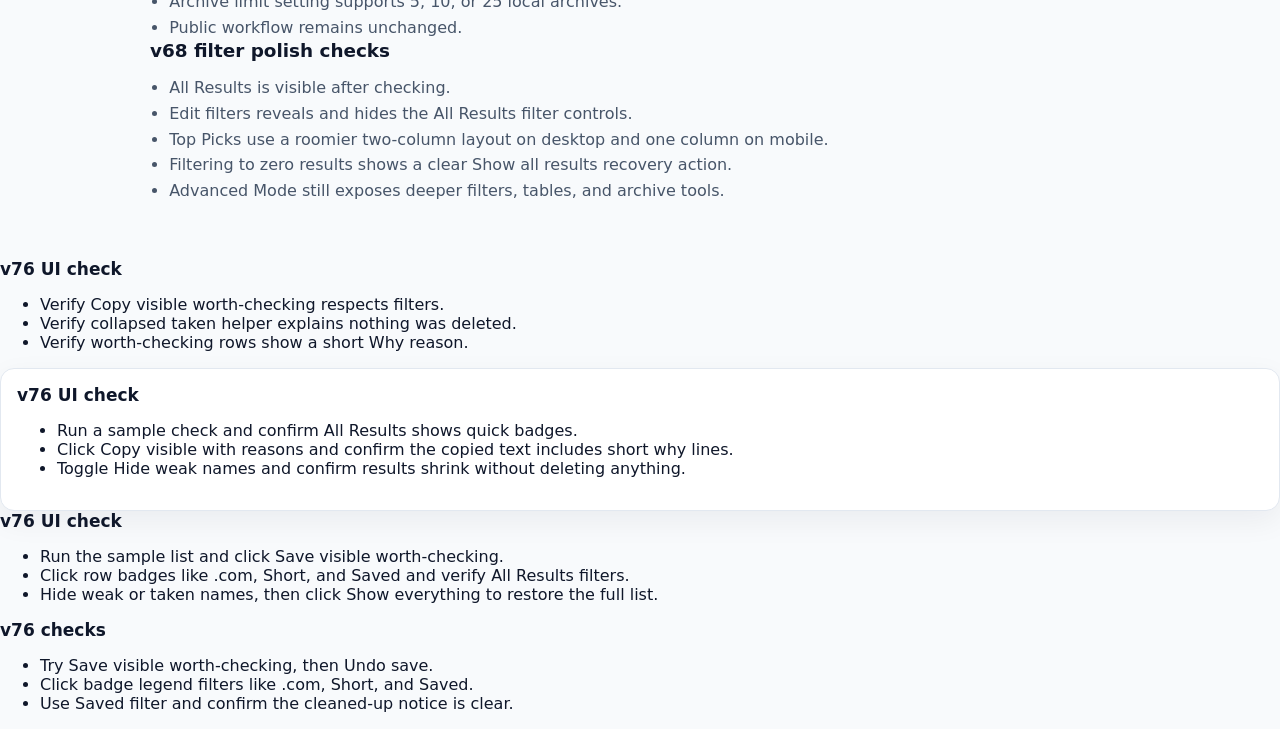
==== commit 9ae08efa: "Final simple UI polish v81" ====
--- a/launch-checklist.html
+++ b/launch-checklist.html
@@ -4,10 +4,10 @@
   <meta charset="utf-8" />
   <meta name="viewport" content="width=device-width, initial-scale=1" />
   <meta name="robots" content="noindex,nofollow" />
-  <title>Launch Checklist — Domain Shortlist</title>
+  <title>Launch Checklist v81</title>
   <link rel="stylesheet" href="style.css?v=69-results-view-polish" />
 </head>
-<body class="launch-checklist-page-body">
+<body data-version="v81-no-mistake-simple" class="launch-checklist-page-body">
   <main class="launch-checklist-page">
     <section class="page-hero">
       <p class="eyebrow">Owner launch checklist</p>
@@ -89,7 +89,7 @@
 <section class="check-card"><h2>v64 archive checks</h2><ul><li>Advanced Mode can check archive health.</li><li>Repair labels regenerates blank or generic archive labels.</li><li>Archive limit setting supports 5, 10, or 25 local archives.</li><li>Public workflow remains unchanged.</li></ul></section>
 <section class="check-card"><h2>v68 filter polish checks</h2><ul><li>All Results is visible after checking.</li><li>Edit filters reveals and hides the All Results filter controls.</li><li>Top Picks use a roomier two-column layout on desktop and one column on mobile.</li><li>Filtering to zero results shows a clear Show all results recovery action.</li><li>Advanced Mode still exposes deeper filters, tables, and archive tools.</li></ul></section>
 </main>
-<!-- v72 keyboard shortcuts and sticky result summary added. -->
+<section><h2>v76 UI check</h2><ul><li>Verify Copy visible worth-checking respects filters.</li><li>Verify collapsed taken helper explains nothing was deleted.</li><li>Verify worth-checking rows show a short Why reason.</li></ul></section>
 </body>
 </html>
 
@@ -97,7 +97,22 @@
 
 <!-- v63: archive pin/note/import-safety checklist update -->
 
-<!-- v72: Keyboard shortcuts, sticky results summary, and Advanced-only Copy visible results. -->
+<!-- v70: Inline All Results details, Taken explanation, and Advanced-only Save all worth-checking. -->
 
 
-<li>v72: Verify Best / A–Z / Shortest sort pills, Copy worth-checking, and Show taken names.</li>
+<section class="panel">
+  <h2>v76 UI check</h2>
+  <ul>
+    <li>Run a sample check and confirm All Results shows quick badges.</li>
+    <li>Click Copy visible with reasons and confirm the copied text includes short why lines.</li>
+    <li>Toggle Hide weak names and confirm results shrink without deleting anything.</li>
+  </ul>
+</section>
+
+<section><h2>v76 UI check</h2><ul><li>Run the sample list and click Save visible worth-checking.</li><li>Click row badges like .com, Short, and Saved and verify All Results filters.</li><li>Hide weak or taken names, then click Show everything to restore the full list.</li></ul></section>
+
+<section><h2>v76 checks</h2><ul><li>Try Save visible worth-checking, then Undo save.</li><li>Click badge legend filters like .com, Short, and Saved.</li><li>Use Saved filter and confirm the cleaned-up notice is clear.</li></ul></section>
+
+<!-- v81: verify public UI shows fewer choices, short help, and no risky default actions. -->
+
+<!-- v81: Final Simple Polish. Verify normal users see one obvious next step and Advanced Mode still exposes power tools. -->
--- a/style.css
+++ b/style.css
@@ -4830,3 +4830,1688 @@
     flex: 1 1 auto;
   }
 }
+
+
+/* v73: clearer collapsed taken state and visible worth-checking reasons */
+body.v73-visible-worth-reasons .taken-collapse-note {
+  display: inline-flex;
+  align-items: center;
+  gap: 0.35rem;
+  margin: 0.45rem 0 0;
+  padding: 0.48rem 0.68rem;
+  border: 1px solid #e2e8f0;
+  border-radius: 999px;
+  background: #f8fafc;
+  color: #64748b;
+  font-size: 0.82rem;
+  font-weight: 700;
+}
+body.v73-visible-worth-reasons .taken-collapse-note::before {
+  content: "Hidden";
+  display: inline-flex;
+  align-items: center;
+  border-radius: 999px;
+  padding: 0.12rem 0.42rem;
+  background: #e0f2fe;
+  color: #075985;
+  font-size: 0.72rem;
+  font-weight: 900;
+  letter-spacing: 0.02em;
+  text-transform: uppercase;
+}
+body.v73-visible-worth-reasons .taken-collapse-note.is-hidden {
+  display: none !important;
+}
+body.v73-visible-worth-reasons .result-worth-reason {
+  display: inline-flex;
+  align-items: baseline;
+  gap: 0.25rem;
+  margin-top: 0.32rem;
+  padding: 0.28rem 0.48rem;
+  border-radius: 10px;
+  background: #ecfdf5;
+  color: #065f46;
+  font-size: 0.79rem;
+  line-height: 1.35;
+  font-weight: 700;
+  max-width: 58ch;
+}
+body.v73-visible-worth-reasons .result-worth-reason strong {
+  color: #047857;
+  font-size: 0.72rem;
+  text-transform: uppercase;
+  letter-spacing: 0.035em;
+}
+body.v73-visible-worth-reasons .compact-result-row.taken .result-worth-reason,
+body.v73-visible-worth-reasons .compact-result-row.status-taken .result-worth-reason,
+body.v73-visible-worth-reasons .compact-result-row.status-registered .result-worth-reason,
+body.v73-visible-worth-reasons .compact-result-row.status-unavailable .result-worth-reason {
+  display: none;
+}
+body.v73-visible-worth-reasons #copyWorthCheckingBtn {
+  border-color: rgba(16, 185, 129, 0.26);
+}
+@media (max-width: 760px) {
+  body.v73-visible-worth-reasons .taken-collapse-note {
+    border-radius: 14px;
+    align-items: flex-start;
+  }
+  body.v73-visible-worth-reasons .result-worth-reason {
+    display: flex;
+    width: fit-content;
+  }
+}
+
+
+/* v74: public weak-name toggle, copy-with-reasons, and quick scan badges */
+body.v74-scan-badges .results-actions #hideWeakNamesBtn[aria-pressed="true"],
+body.v74-scan-badges .top-picks-controls #hideWeakPicksBtn[aria-pressed="true"] {
+  border-color: rgba(15, 118, 110, 0.32);
+  background: #ecfdf5;
+  color: #065f46;
+}
+body.v74-scan-badges #copyVisibleWorthReasonsBtn {
+  border-color: rgba(37, 99, 235, 0.24);
+}
+body.v74-scan-badges .result-row-badges {
+  display: flex;
+  flex-wrap: wrap;
+  gap: 0.28rem;
+  margin-top: 0.42rem;
+}
+body.v74-scan-badges .result-row-badge {
+  display: inline-flex;
+  align-items: center;
+  border-radius: 999px;
+  padding: 0.13rem 0.46rem;
+  border: 1px solid #e2e8f0;
+  background: #f8fafc;
+  color: #475569;
+  font-size: 0.72rem;
+  font-weight: 900;
+  line-height: 1.25;
+  letter-spacing: 0.01em;
+}
+body.v74-scan-badges .badge-com {
+  border-color: #bfdbfe;
+  background: #eff6ff;
+  color: #1d4ed8;
+}
+body.v74-scan-badges .badge-short {
+  border-color: #bbf7d0;
+  background: #f0fdf4;
+  color: #047857;
+}
+body.v74-scan-badges .badge-saved {
+  border-color: #fde68a;
+  background: #fffbeb;
+  color: #92400e;
+}
+body.v74-scan-badges .badge-review {
+  border-color: #fed7aa;
+  background: #fff7ed;
+  color: #c2410c;
+}
+body.v74-scan-badges .badge-strong {
+  border-color: #a7f3d0;
+  background: #ecfdf5;
+  color: #047857;
+}
+body.v74-scan-badges .badge-taken {
+  border-color: #e2e8f0;
+  background: #f1f5f9;
+  color: #64748b;
+}
+body.v74-scan-badges .compact-result-row.taken .result-row-badge,
+body.v74-scan-badges .compact-result-row.status-taken .result-row-badge,
+body.v74-scan-badges .compact-result-row.status-registered .result-row-badge,
+body.v74-scan-badges .compact-result-row.status-unavailable .result-row-badge {
+  opacity: 0.72;
+}
+@media (max-width: 760px) {
+  body.v74-scan-badges .results-actions #copyVisibleWorthReasonsBtn,
+  body.v74-scan-badges .results-actions #hideWeakNamesBtn {
+    flex: 1 1 100%;
+  }
+}
+
+
+/* v75: public save-visible action, clickable badges, and cleanup notice */
+body.v75-result-cleanup-actions .results-actions #saveVisibleWorthCheckingBtn {
+  border-color: rgba(16, 185, 129, 0.3);
+  background: #ecfdf5;
+  color: #065f46;
+}
+body.v75-result-cleanup-actions .results-actions #saveVisibleWorthCheckingBtn:disabled {
+  background: #f8fafc;
+  color: #94a3b8;
+  border-color: #e2e8f0;
+}
+body.v75-result-cleanup-actions .result-row-badge {
+  cursor: pointer;
+  transition: transform 0.12s ease, border-color 0.12s ease, box-shadow 0.12s ease;
+}
+body.v75-result-cleanup-actions .result-row-badge:hover,
+body.v75-result-cleanup-actions .result-row-badge.is-active {
+  transform: translateY(-1px);
+  box-shadow: 0 8px 18px rgba(15, 23, 42, 0.08);
+  border-color: rgba(37, 99, 235, 0.36);
+}
+body.v75-result-cleanup-actions .results-cleaned-notice {
+  display: flex;
+  flex-wrap: wrap;
+  align-items: center;
+  gap: 0.55rem;
+  width: fit-content;
+  max-width: 100%;
+  margin: 0.55rem 0 0;
+  padding: 0.5rem 0.62rem 0.5rem 0.75rem;
+  border: 1px solid #bbf7d0;
+  border-radius: 16px;
+  background: #f0fdf4;
+  color: #166534;
+  font-size: 0.84rem;
+  font-weight: 800;
+}
+body.v75-result-cleanup-actions .results-cleaned-notice.is-hidden {
+  display: none !important;
+}
+body.v75-result-cleanup-actions .results-cleaned-notice .small-button {
+  padding: 0.28rem 0.55rem;
+  border-color: rgba(22, 101, 52, 0.2);
+  background: #fff;
+  color: #166534;
+}
+@media (max-width: 760px) {
+  body.v75-result-cleanup-actions .results-actions #saveVisibleWorthCheckingBtn,
+  body.v75-result-cleanup-actions .results-actions #copyWorthCheckingBtn,
+  body.v75-result-cleanup-actions .results-actions #copyVisibleWorthReasonsBtn,
+  body.v75-result-cleanup-actions .results-actions #hideWeakNamesBtn,
+  body.v75-result-cleanup-actions .results-actions #takenToggleBtn {
+    flex: 1 1 100%;
+  }
+  body.v75-result-cleanup-actions .results-cleaned-notice {
+    width: 100%;
+  }
+}
+
+
+/* v76: compact badge legend and undo-save polish */
+.badge-filter-legend {
+  align-items: center;
+  display: flex;
+  flex-wrap: wrap;
+  gap: 0.4rem;
+  margin: 0.35rem 0 0.15rem;
+  color: var(--muted);
+  font-size: 0.82rem;
+}
+
+.badge-filter-legend button {
+  border: 1px solid var(--border);
+  border-radius: 999px;
+  background: rgba(255, 255, 255, 0.78);
+  color: var(--text);
+  cursor: pointer;
+  font: inherit;
+  padding: 0.25rem 0.58rem;
+}
+
+.badge-filter-legend button:hover,
+.badge-filter-legend button.is-active {
+  border-color: rgba(37, 99, 235, 0.55);
+  background: rgba(219, 234, 254, 0.9);
+  color: #1d4ed8;
+}
+
+#undoSaveVisibleBtn:not(.is-hidden) {
+  border-color: rgba(245, 158, 11, 0.45);
+  color: #92400e;
+}
+
+.results-cleaned-notice {
+  gap: 0.5rem;
+}
+
+
+/* v77: guided simple UI polish */
+body.v77-guided-simple {
+  background:
+    radial-gradient(circle at top left, rgba(219, 234, 254, 0.58), transparent 34rem),
+    linear-gradient(180deg, #f8fbff 0%, #f8fafc 34rem, #f6f8fb 100%);
+  color: #0f172a;
+}
+
+.v77-guided-simple .shell {
+  max-width: 1040px;
+}
+
+.v77-guided-simple .panel,
+.v77-guided-simple .simple-hero,
+.v77-guided-simple .trust-card {
+  border-color: rgba(148, 163, 184, 0.24);
+  box-shadow: 0 18px 50px rgba(15, 23, 42, 0.06);
+}
+
+.v77-guided-simple .simple-hero {
+  background: linear-gradient(135deg, #ffffff 0%, #f8fbff 56%, #eef6ff 100%);
+  overflow: hidden;
+}
+
+.v77-guided-simple .hero-copy h1 {
+  max-width: 760px;
+  letter-spacing: -0.055em;
+}
+
+.v77-guided-simple .hero-copy > p:not(.eyebrow) {
+  max-width: 620px;
+  color: #475569;
+}
+
+.v77-guided-simple .hero-actions #shareAppLinkBtn {
+  display: none !important;
+}
+
+.v77-guided-simple .hero-steps.simple-flow span {
+  background: rgba(255, 255, 255, 0.82);
+  border: 1px solid rgba(37, 99, 235, 0.14);
+  box-shadow: 0 10px 24px rgba(15, 23, 42, 0.05);
+}
+
+.v77-guided-simple .simple-trust-strip {
+  grid-template-columns: repeat(3, minmax(0, 1fr));
+  gap: 12px;
+}
+
+.v77-guided-simple .trust-card strong {
+  color: #0f172a;
+}
+
+.v77-guided-simple .v77-simple-path {
+  display: grid;
+  grid-template-columns: minmax(0, 0.95fr) minmax(0, 1.2fr);
+  gap: 18px;
+  align-items: center;
+  padding: 22px;
+  background: #ffffff;
+}
+
+.v77-guided-simple .v77-simple-path h2 {
+  margin: 2px 0 6px;
+  font-size: clamp(1.35rem, 2vw, 1.75rem);
+  letter-spacing: -0.035em;
+}
+
+.v77-guided-simple .v77-path-steps {
+  display: grid;
+  grid-template-columns: repeat(3, minmax(0, 1fr));
+  gap: 10px;
+  margin: 0;
+  padding: 0;
+  list-style: none;
+}
+
+.v77-guided-simple .v77-path-steps li {
+  display: grid;
+  gap: 4px;
+  min-height: 96px;
+  padding: 14px;
+  border: 1px solid #dbeafe;
+  border-radius: 18px;
+  background: linear-gradient(180deg, #ffffff, #f8fbff);
+}
+
+.v77-guided-simple .v77-path-steps strong {
+  color: #1d4ed8;
+  font-size: 0.96rem;
+}
+
+.v77-guided-simple .v77-path-steps span {
+  color: #64748b;
+  font-size: 0.9rem;
+  line-height: 1.35;
+}
+
+.v77-guided-simple:not(.advanced-mode) .legacy-guide,
+.v77-guided-simple:not(.advanced-mode) #how-it-works,
+.v77-guided-simple:not(.advanced-mode).has-results .v77-simple-path,
+.v77-guided-simple:not(.advanced-mode).has-results .simple-trust-strip {
+  display: none !important;
+}
+
+.v77-guided-simple .v77-short-help,
+.v77-guided-simple .v77-safe-note {
+  margin: 8px 0 0;
+  max-width: 720px;
+  color: #1e40af;
+  font-size: 0.9rem;
+  font-weight: 750;
+}
+
+.v77-guided-simple .v77-safe-note {
+  color: #166534;
+}
+
+.v77-guided-simple textarea#inputBox {
+  border-radius: 18px;
+  border-color: #cbd5e1;
+  background: #ffffff;
+  font-size: 0.98rem;
+}
+
+.v77-guided-simple textarea#inputBox:focus {
+  border-color: #2563eb;
+  box-shadow: 0 0 0 4px rgba(37, 99, 235, 0.12);
+}
+
+.v77-guided-simple .top-picks-title-row h2,
+.v77-guided-simple .results-title-row h2,
+.v77-guided-simple .saved-title-row h2 {
+  letter-spacing: -0.035em;
+}
+
+.v77-guided-simple .top-picks-panel {
+  border-color: rgba(15, 159, 110, 0.18);
+}
+
+.v77-guided-simple .simple-pick-card {
+  border-radius: 22px;
+  border-color: rgba(148, 163, 184, 0.22);
+  background: #ffffff;
+  box-shadow: 0 14px 34px rgba(15, 23, 42, 0.06);
+}
+
+.v77-guided-simple .simple-pick-card:hover {
+  transform: translateY(-2px);
+  box-shadow: 0 22px 48px rgba(15, 23, 42, 0.09);
+}
+
+.v77-guided-simple .results-panel {
+  background: #ffffff;
+}
+
+.v77-guided-simple .results-title-row {
+  align-items: flex-start;
+  margin-bottom: 12px;
+}
+
+.v77-guided-simple .rendered-count-pill {
+  display: inline-flex;
+  align-items: center;
+  padding: 0.38rem 0.66rem;
+  border: 1px solid #e2e8f0;
+  border-radius: 999px;
+  background: #f8fafc;
+  color: #475569;
+  font-weight: 850;
+}
+
+.v77-guided-simple .results-action-groups {
+  display: grid;
+  gap: 10px;
+  margin: 8px 0 12px;
+}
+
+.v77-guided-simple .results-action-group {
+  display: flex;
+  flex-wrap: wrap;
+  align-items: center;
+  gap: 8px;
+  padding: 10px;
+  border: 1px solid #e2e8f0;
+  border-radius: 18px;
+  background: #f8fafc;
+}
+
+.v77-guided-simple .recommended-actions {
+  border-color: #bbf7d0;
+  background: #f0fdf4;
+}
+
+.v77-guided-simple .view-actions {
+  background: #f8fbff;
+  border-color: #dbeafe;
+}
+
+.v77-guided-simple .action-group-label {
+  width: 100%;
+  color: #475569;
+  font-size: 0.76rem;
+  font-weight: 900;
+  letter-spacing: 0.06em;
+  text-transform: uppercase;
+}
+
+.v77-guided-simple .results-action-group button {
+  min-height: 38px;
+  border-radius: 999px;
+  font-weight: 850;
+}
+
+.v77-guided-simple .recommended-actions .success {
+  background: #0f9f6e;
+  border-color: #0f9f6e;
+  color: #fff;
+  box-shadow: 0 12px 22px rgba(15, 159, 110, 0.18);
+}
+
+.v77-guided-simple .advanced-results-actions {
+  background: #fff7ed;
+  border-color: #fed7aa;
+}
+
+.v77-guided-simple .all-results-dashboard {
+  border: 1px solid #e2e8f0;
+  background: linear-gradient(180deg, #ffffff, #f8fafc);
+}
+
+.v77-guided-simple .all-results-summary {
+  gap: 8px;
+}
+
+.v77-guided-simple .all-results-summary span {
+  background: #ffffff;
+  border: 1px solid #e2e8f0;
+  border-radius: 999px;
+  padding: 0.36rem 0.6rem;
+}
+
+.v77-guided-simple .all-results-helper,
+.v77-guided-simple .taken-explanation,
+.v77-guided-simple .v77-safe-note {
+  line-height: 1.45;
+}
+
+.v77-guided-simple .badge-filter-legend {
+  padding: 8px;
+  border: 1px dashed #cbd5e1;
+  border-radius: 14px;
+  background: #ffffff;
+}
+
+.v77-guided-simple .badge-filter-legend span {
+  color: #334155;
+  font-weight: 850;
+}
+
+.v77-guided-simple .compact-result-row {
+  border-radius: 18px;
+  border-color: rgba(148, 163, 184, 0.24);
+  background: #ffffff;
+  transition: transform 0.14s ease, box-shadow 0.14s ease, border-color 0.14s ease;
+}
+
+.v77-guided-simple .compact-result-row:hover {
+  transform: translateY(-1px);
+  border-color: rgba(37, 99, 235, 0.22);
+  box-shadow: 0 12px 30px rgba(15, 23, 42, 0.06);
+}
+
+.v77-guided-simple .compact-result-row .star-button {
+  width: 34px;
+  height: 34px;
+  border-radius: 999px;
+  background: #fff;
+}
+
+.v77-guided-simple .result-name-block strong {
+  color: #0f172a;
+}
+
+.v77-guided-simple .result-worth-reason {
+  background: #f0fdf4;
+  border: 1px solid #bbf7d0;
+}
+
+.v77-guided-simple .result-inline-details summary {
+  width: fit-content;
+  border-radius: 999px;
+  padding: 0.24rem 0.56rem;
+  background: #eff6ff;
+}
+
+.v77-guided-simple:not(.advanced-mode) #removeTakenBtn,
+.v77-guided-simple:not(.advanced-mode) #removeUnsavedBtn,
+.v77-guided-simple:not(.advanced-mode) #keepAvailableBtn,
+.v77-guided-simple:not(.advanced-mode) #openAllBtn,
+.v77-guided-simple:not(.advanced-mode) #openAvailableBtn,
+.v77-guided-simple:not(.advanced-mode) #openFavoritesBtn,
+.v77-guided-simple:not(.advanced-mode) #openAllTopPicksBtn,
+.v77-guided-simple:not(.advanced-mode) #copyAvailableBtn,
+.v77-guided-simple:not(.advanced-mode) #copyFavoritesBtn,
+.v77-guided-simple:not(.advanced-mode) #copyVisibleBtn,
+.v77-guided-simple:not(.advanced-mode) #copyLinksBtn,
+.v77-guided-simple:not(.advanced-mode) #exportBtn,
+.v77-guided-simple:not(.advanced-mode) #exportFavoritesBtn,
+.v77-guided-simple:not(.advanced-mode) #exportTopPicksBtn,
+.v77-guided-simple:not(.advanced-mode) #clearSessionBtn {
+  display: none !important;
+}
+
+.v77-guided-simple .public-note {
+  background: #ffffff;
+  border-color: #e2e8f0;
+}
+
+@media (max-width: 900px) {
+  .v77-guided-simple .v77-simple-path {
+    grid-template-columns: 1fr;
+  }
+  .v77-guided-simple .v77-path-steps {
+    grid-template-columns: 1fr;
+  }
+  .v77-guided-simple .simple-trust-strip {
+    grid-template-columns: 1fr;
+  }
+}
+
+@media (max-width: 720px) {
+  .v77-guided-simple .results-action-group button,
+  .v77-guided-simple .recommended-actions .success {
+    width: 100%;
+    justify-content: center;
+  }
+  .v77-guided-simple .rendered-count-pill {
+    width: fit-content;
+  }
+}
+
+/* v78 — simple polish: fewer visible controls, better guidance, safer defaults */
+body.v78-simple-polish {
+  background:
+    radial-gradient(circle at top left, rgba(219, 234, 254, 0.34), transparent 28rem),
+    linear-gradient(180deg, #fbfdff 0%, #f8fafc 42rem, #f7f8fb 100%);
+}
+
+.v78-simple-polish .shell {
+  max-width: 1020px;
+}
+
+.v78-simple-polish .panel,
+.v78-simple-polish .simple-hero,
+.v78-simple-polish .trust-card {
+  border-color: rgba(148, 163, 184, 0.20);
+  box-shadow: 0 14px 38px rgba(15, 23, 42, 0.055);
+}
+
+.v78-simple-polish .simple-hero {
+  border-radius: 28px;
+  background: linear-gradient(135deg, #ffffff 0%, #f8fbff 58%, #eff6ff 100%);
+}
+
+.v78-simple-polish .hero-copy h1 {
+  max-width: 720px;
+  line-height: 0.98;
+}
+
+.v78-simple-polish .hero-actions .primary,
+.v78-simple-polish button.primary,
+.v78-simple-polish button.success,
+.v78-simple-polish .button-link.primary {
+  border-radius: 999px;
+}
+
+.v78-safety-strip {
+  display: flex;
+  align-items: center;
+  gap: 10px;
+  margin-top: -6px;
+  margin-bottom: 16px;
+  border-color: #bbf7d0 !important;
+  background: linear-gradient(135deg, #f0fdf4, #ffffff);
+  color: #14532d;
+}
+
+.v78-safety-strip strong {
+  white-space: nowrap;
+  font-weight: 950;
+}
+
+.v78-safety-strip span {
+  color: #166534;
+  line-height: 1.45;
+}
+
+.v78-simple-polish.has-results .v78-safety-strip {
+  display: none;
+}
+
+.v78-simple-polish .top-picks-panel {
+  border-color: rgba(15, 159, 110, 0.24);
+  background: linear-gradient(180deg, #ffffff 0%, #fbfefc 100%);
+}
+
+.v78-simple-polish .top-picks-title-row {
+  gap: 18px;
+}
+
+.v78-simple-polish .top-picks-controls {
+  max-width: 470px;
+  padding: 10px;
+  border: 1px solid #e2e8f0;
+  border-radius: 20px;
+  background: #f8fafc;
+}
+
+.v78-simple-polish .top-picks-controls #cardCheckBestChoiceBtn {
+  min-height: 42px;
+  padding-inline: 16px;
+  box-shadow: 0 12px 22px rgba(15, 159, 110, 0.17);
+}
+
+.v78-simple-polish .top-picks-controls #topPicksViewAllBtn,
+.v78-simple-polish .top-picks-controls #topPicksNewSearchBtn {
+  min-height: 40px;
+}
+
+.v78-button-help,
+.v78-action-help {
+  flex-basis: 100%;
+  color: #475569;
+  font-size: 0.82rem;
+  line-height: 1.35;
+}
+
+.v78-button-help::before,
+.v78-action-help::before {
+  content: "Help: ";
+  color: #1d4ed8;
+  font-weight: 900;
+}
+
+.v78-simple-polish .results-panel {
+  border-radius: 24px;
+}
+
+.v78-simple-polish .results-title-row {
+  border-bottom: 1px solid #eef2f7;
+  padding-bottom: 12px;
+}
+
+.v78-simple-polish .rendered-count-pill {
+  white-space: nowrap;
+  align-self: flex-start;
+}
+
+.v78-results-actions {
+  margin-top: 14px;
+}
+
+.v78-simple-polish .results-action-group {
+  border-radius: 20px;
+}
+
+.v78-simple-polish .recommended-actions {
+  padding: 14px;
+  gap: 10px;
+}
+
+.v78-simple-polish .recommended-actions .action-group-label {
+  color: #166534;
+}
+
+.v78-simple-polish .recommended-actions button {
+  min-height: 42px;
+  padding-inline: 14px;
+}
+
+.v78-simple-polish .recommended-actions #saveVisibleWorthCheckingBtn {
+  font-size: 0.95rem;
+}
+
+.v78-more-options {
+  border: 1px solid #dbeafe;
+  border-radius: 18px;
+  background: #f8fbff;
+  overflow: hidden;
+}
+
+.v78-more-options summary {
+  display: flex;
+  align-items: center;
+  min-height: 42px;
+  padding: 0 14px;
+  cursor: pointer;
+  color: #1d4ed8;
+  font-weight: 900;
+}
+
+.v78-more-options summary::after {
+  content: "Optional";
+  margin-left: auto;
+  padding: 0.2rem 0.52rem;
+  border-radius: 999px;
+  background: #eff6ff;
+  color: #1e40af;
+  font-size: 0.72rem;
+}
+
+.v78-more-options[open] summary {
+  border-bottom: 1px solid #dbeafe;
+}
+
+.v78-more-options .results-action-group {
+  margin: 0;
+  border: 0;
+  border-radius: 0;
+  background: #ffffff;
+}
+
+.v78-simple-polish .all-results-dashboard {
+  border-radius: 20px;
+  background: linear-gradient(180deg, #ffffff, #f9fbff);
+}
+
+.v78-simple-polish .all-results-sort-pills,
+.v78-simple-polish .all-results-presets,
+.v78-simple-polish .badge-filter-legend {
+  padding: 8px;
+  border-radius: 16px;
+  background: #fff;
+}
+
+.v78-simple-polish .all-results-helper,
+.v78-simple-polish .v78-safe-note,
+.v78-simple-polish .taken-explanation {
+  font-size: 0.86rem;
+  color: #475569;
+}
+
+.v78-simple-polish .v78-safe-note {
+  padding: 9px 11px;
+  border: 1px solid #bbf7d0;
+  border-radius: 14px;
+  background: #f0fdf4;
+  color: #166534;
+}
+
+.v78-simple-polish .compact-result-row {
+  border-radius: 20px;
+}
+
+.v78-simple-polish .result-row-badge {
+  cursor: pointer;
+}
+
+.v78-simple-polish .results-cleaned-notice {
+  border-radius: 16px;
+  border: 1px solid #bfdbfe;
+  background: #eff6ff;
+}
+
+.v78-simple-polish:not(.advanced-mode) .advanced-results-actions,
+.v78-simple-polish:not(.advanced-mode) #saveAllWorthCheckingBtn,
+.v78-simple-polish:not(.advanced-mode) #copyVisibleResultsBtn {
+  display: none !important;
+}
+
+@media (max-width: 760px) {
+  .v78-safety-strip,
+  .v78-simple-polish .results-title-row,
+  .v78-simple-polish .top-picks-title-row {
+    align-items: stretch;
+  }
+
+  .v78-safety-strip {
+    display: block;
+  }
+
+  .v78-safety-strip strong {
+    display: block;
+    margin-bottom: 4px;
+  }
+
+  .v78-simple-polish .top-picks-controls,
+  .v78-simple-polish .recommended-actions button,
+  .v78-more-options .results-action-group button {
+    width: 100%;
+  }
+}
+
+
+/* v79 — no-mistake simple layout: fewer visible buttons, clearer next step, calmer controls */
+body.v79-no-mistake-simple {
+  background:
+    radial-gradient(circle at top left, rgba(219, 234, 254, 0.22), transparent 24rem),
+    linear-gradient(180deg, #fbfdff 0%, #f8fafc 42rem, #f8fafc 100%);
+}
+
+.v79-no-mistake-simple .shell {
+  max-width: 980px;
+}
+
+.v79-no-mistake-simple .simple-hero {
+  padding: clamp(22px, 4vw, 42px);
+  border-radius: 30px;
+  box-shadow: 0 18px 50px rgba(15, 23, 42, 0.07);
+}
+
+.v79-no-mistake-simple .hero-copy h1 {
+  max-width: 760px;
+  letter-spacing: -0.055em;
+}
+
+.v79-no-mistake-simple .hero-copy > p {
+  max-width: 680px;
+  font-size: clamp(1.02rem, 2vw, 1.18rem);
+}
+
+.v79-no-mistake-simple .v78-safety-strip {
+  align-items: flex-start;
+  border-radius: 22px;
+  padding: 16px 18px;
+  box-shadow: 0 12px 28px rgba(22, 101, 52, 0.07);
+}
+
+.v79-no-mistake-simple .top-picks-panel,
+.v79-no-mistake-simple .results-panel,
+.v79-no-mistake-simple .input-panel {
+  scroll-margin-top: 18px;
+}
+
+.v79-no-mistake-simple .top-picks-controls {
+  max-width: 520px;
+  display: grid;
+  grid-template-columns: repeat(2, minmax(0, 1fr));
+  align-items: stretch;
+  gap: 8px;
+}
+
+.v79-no-mistake-simple .top-picks-controls #topPicksCount,
+.v79-no-mistake-simple .top-picks-controls #topSavedCountBadge,
+.v79-no-mistake-simple .top-picks-controls .v79-button-help {
+  grid-column: 1 / -1;
+}
+
+.v79-no-mistake-simple .top-picks-controls #cardCheckBestChoiceBtn {
+  grid-column: 1 / -1;
+  order: 1;
+  min-height: 48px;
+  font-size: 1rem;
+}
+
+.v79-no-mistake-simple .top-picks-controls #cardOpenTopPicksBtn { order: 2; }
+.v79-no-mistake-simple .top-picks-controls #topPicksViewAllBtn { order: 3; }
+.v79-no-mistake-simple .top-picks-controls #topPicksNewSearchBtn { order: 4; }
+.v79-no-mistake-simple .top-picks-controls .v79-button-help { order: 5; }
+
+.v79-no-mistake-simple:not(.advanced-mode) .top-picks-controls #cardCopyBestChoiceBtn,
+.v79-no-mistake-simple:not(.advanced-mode) .top-picks-controls #cardCopyBest3Btn,
+.v79-no-mistake-simple:not(.advanced-mode) .top-picks-controls #cardCopyBestReasonsBtn,
+.v79-no-mistake-simple:not(.advanced-mode) .top-picks-controls #cardCopyPriceLinksBtn,
+.v79-no-mistake-simple:not(.advanced-mode) .top-picks-controls #cardCopyTopPicksBtn,
+.v79-no-mistake-simple:not(.advanced-mode) .top-picks-controls #hideWeakPicksBtn,
+.v79-no-mistake-simple:not(.advanced-mode) .top-picks-controls #topPicksShowMoreBtn,
+.v79-no-mistake-simple:not(.advanced-mode) .top-picks-controls #cardExportTopPicksBtn {
+  display: none !important;
+}
+
+.v79-simple-path {
+  display: flex;
+  gap: 8px;
+  align-items: center;
+  margin: 14px 0 0;
+  padding: 11px 13px;
+  border: 1px solid #bbf7d0;
+  border-radius: 16px;
+  background: #f0fdf4;
+  color: #166534;
+  font-size: 0.92rem;
+  line-height: 1.35;
+}
+
+.v79-simple-path strong {
+  color: #14532d;
+  white-space: nowrap;
+}
+
+.v79-no-mistake-simple .plain-label-guide {
+  grid-template-columns: 1fr;
+  gap: 8px;
+}
+
+.v79-no-mistake-simple .results-action-groups {
+  display: grid;
+  gap: 12px;
+}
+
+.v79-no-mistake-simple .recommended-actions {
+  display: grid;
+  grid-template-columns: repeat(2, minmax(0, 1fr));
+  align-items: stretch;
+  border: 1px solid #dbeafe;
+  background: linear-gradient(180deg, #ffffff, #f8fbff);
+}
+
+.v79-no-mistake-simple .recommended-actions .action-group-label,
+.v79-no-mistake-simple .recommended-actions .v79-action-help {
+  grid-column: 1 / -1;
+}
+
+.v79-no-mistake-simple .recommended-actions #saveVisibleWorthCheckingBtn {
+  grid-column: 1 / -1;
+  min-height: 48px;
+  font-size: 1rem;
+}
+
+.v79-no-mistake-simple .recommended-actions #undoSaveVisibleBtn {
+  grid-column: 1 / -1;
+}
+
+.v79-no-mistake-simple .recommended-actions #copyVisibleWorthReasonsBtn,
+.v79-no-mistake-simple .recommended-actions #editResultsFiltersBtn,
+.v79-no-mistake-simple .recommended-actions #allResultsBackTopPicksBtn {
+  min-height: 42px;
+}
+
+.v79-no-mistake-simple .recommended-actions #allResultsBackTopPicksBtn {
+  grid-column: 1 / -1;
+}
+
+.v79-no-mistake-help {
+  display: grid;
+  grid-template-columns: repeat(2, minmax(0, 1fr));
+  gap: 10px;
+  margin: 12px 0 0;
+}
+
+.v79-no-mistake-help > div {
+  display: grid;
+  gap: 3px;
+  padding: 12px 13px;
+  border: 1px solid #e2e8f0;
+  border-radius: 16px;
+  background: #ffffff;
+  color: #475569;
+  font-size: 0.88rem;
+}
+
+.v79-no-mistake-help strong {
+  color: #0f172a;
+}
+
+.v79-no-mistake-simple:not(.advanced-mode) .all-results-dashboard:not(:empty) {
+  margin-top: 12px;
+}
+
+.v79-no-mistake-simple:not(.advanced-mode) .all-results-sort-pills,
+.v79-no-mistake-simple:not(.advanced-mode) .all-results-presets,
+.v79-no-mistake-simple:not(.advanced-mode) .badge-filter-legend {
+  margin-top: 10px;
+}
+
+.v79-no-mistake-simple:not(.advanced-mode):not(.results-filters-open) .all-results-sort-pills,
+.v79-no-mistake-simple:not(.advanced-mode):not(.results-filters-open) .all-results-presets,
+.v79-no-mistake-simple:not(.advanced-mode):not(.results-filters-open) .badge-filter-legend,
+.v79-no-mistake-simple:not(.advanced-mode):not(.results-filters-open) .taken-explanation,
+.v79-no-mistake-simple:not(.advanced-mode):not(.results-filters-open) .v78-safe-note {
+  display: none !important;
+}
+
+.v79-no-mistake-simple .all-results-summary {
+  border-radius: 18px;
+  background: #f8fafc;
+}
+
+.v79-no-mistake-simple .result-cards {
+  margin-top: 14px;
+}
+
+.v79-no-mistake-simple .compact-result-row {
+  border-color: rgba(148, 163, 184, 0.22);
+  box-shadow: 0 10px 26px rgba(15, 23, 42, 0.045);
+}
+
+.v79-no-mistake-simple .compact-result-row.is-taken,
+.v79-no-mistake-simple .compact-result-row.taken,
+.v79-no-mistake-simple .result-card.taken {
+  opacity: 0.72;
+}
+
+.v79-no-mistake-simple .result-inline-details summary {
+  color: #2563eb;
+  font-weight: 850;
+}
+
+.v79-no-mistake-simple .results-cleaned-notice {
+  display: flex;
+  align-items: center;
+  gap: 10px;
+  justify-content: space-between;
+}
+
+.v79-no-mistake-simple .results-cleaned-notice #showEverythingResultsBtn {
+  white-space: nowrap;
+}
+
+@media (max-width: 760px) {
+  .v79-no-mistake-simple .top-picks-controls,
+  .v79-no-mistake-simple .recommended-actions,
+  .v79-no-mistake-help {
+    grid-template-columns: 1fr;
+  }
+
+  .v79-simple-path {
+    display: grid;
+  }
+
+  .v79-no-mistake-simple .recommended-actions #saveVisibleWorthCheckingBtn,
+  .v79-no-mistake-simple .recommended-actions #allResultsBackTopPicksBtn {
+    grid-column: auto;
+  }
+}
+
+
+/* v80 — simple-first polish: fewer choices, clearer next step, safer beginner defaults */
+body.v80-simple-first {
+  background:
+    radial-gradient(circle at top left, rgba(219, 234, 254, 0.14), transparent 18rem),
+    linear-gradient(180deg, #fbfdff 0%, #f8fafc 36rem, #f8fafc 100%);
+}
+
+.v80-simple-first .shell {
+  max-width: 940px;
+}
+
+.v80-simple-first .hero-visual {
+  opacity: 0.92;
+}
+
+.v80-simple-first .simple-hero {
+  gap: clamp(18px, 3vw, 30px);
+}
+
+.v80-simple-first .hero-copy h1 {
+  max-width: 680px;
+}
+
+.v80-simple-first .hero-actions #shareAppLinkBtn {
+  display: none;
+}
+
+.v80-simple-first .simple-flow span {
+  background: rgba(255,255,255,.82);
+}
+
+.v80-simple-first .v80-extra-guide {
+  display: none !important;
+}
+
+.v80-simple-first .v78-safety-strip {
+  background: #f0fdf4;
+  border-color: #bbf7d0;
+  color: #166534;
+}
+
+.v80-simple-first .simple-onboarding-panel {
+  border-radius: 24px;
+}
+
+.v80-simple-first .input-panel .button-row.wrap,
+.v80-simple-first .template-panel {
+  margin-top: 10px;
+}
+
+.v80-simple-first:not(.advanced-mode) .price-tabs-setting,
+.v80-simple-first:not(.advanced-mode) .large-batch-toggle,
+.v80-simple-first:not(.advanced-mode) .large-batch-help,
+.v80-simple-first:not(.advanced-mode) .affiliate-inline {
+  display: none !important;
+}
+
+.v80-simple-first:not(.advanced-mode) .settings-panel .panel-title-row {
+  align-items: center;
+}
+
+.v80-simple-first:not(.advanced-mode) .settings-panel .advanced-toggle {
+  transform: scale(.94);
+  opacity: .72;
+}
+
+.v80-simple-first:not(.advanced-mode) .primary-actions #showTopPicksBtn,
+.v80-simple-first:not(.advanced-mode) .primary-actions #openTopPicksBtn,
+.v80-simple-first:not(.advanced-mode) .primary-actions #exportTopPicksBtn {
+  display: none !important;
+}
+
+.v80-simple-first .primary-actions #checkBtn {
+  min-height: 48px;
+  font-size: 1.02rem;
+}
+
+.v80-simple-first:not(.advanced-mode) #nextExportTopPicksBtn {
+  display: none !important;
+}
+
+.v80-simple-first .top-picks-title-row {
+  gap: 16px;
+}
+
+.v80-simple-first .top-picks-controls {
+  grid-template-columns: 1fr;
+  max-width: 360px;
+}
+
+.v80-simple-first:not(.advanced-mode) .top-picks-controls #cardOpenTopPicksBtn {
+  display: none !important;
+}
+
+.v80-simple-first .top-picks-controls #cardCheckBestChoiceBtn {
+  min-height: 52px;
+  border-radius: 16px;
+}
+
+.v80-simple-first .top-picks-controls #topPicksViewAllBtn,
+.v80-simple-first .top-picks-controls #topPicksNewSearchBtn {
+  min-height: 40px;
+}
+
+.v80-simple-first .v79-simple-path {
+  max-width: 100%;
+  border-color: #dbeafe;
+  background: #eff6ff;
+  color: #1e3a8a;
+}
+
+.v80-simple-first .v79-simple-path strong {
+  color: #1d4ed8;
+}
+
+.v80-simple-first .top-picks-price-note,
+.v80-simple-first .buy-ready-reminder {
+  font-size: .88rem;
+}
+
+.v80-simple-first .plain-label-guide {
+  font-size: .86rem;
+  opacity: .9;
+}
+
+.v80-simple-first .results-title-row h2,
+.v80-simple-first .top-picks-title-row h2,
+.v80-simple-first #domain-input h2,
+.v80-simple-first .saved-title-row h2 {
+  letter-spacing: -0.03em;
+}
+
+.v80-simple-first .results-action-groups {
+  gap: 10px;
+}
+
+.v80-simple-first .recommended-actions {
+  grid-template-columns: 1fr 1fr;
+  padding: 12px;
+}
+
+.v80-simple-first:not(.advanced-mode) .recommended-actions #copyVisibleWorthReasonsBtn {
+  display: none !important;
+}
+
+.v80-simple-first .recommended-actions #saveVisibleWorthCheckingBtn {
+  grid-column: 1 / -1;
+  min-height: 52px;
+  border-radius: 16px;
+}
+
+.v80-simple-first .recommended-actions #editResultsFiltersBtn,
+.v80-simple-first .recommended-actions #allResultsBackTopPicksBtn {
+  min-height: 42px;
+}
+
+.v80-simple-first .v78-more-options summary {
+  color: #475569;
+  font-weight: 800;
+}
+
+.v80-simple-first .v79-no-mistake-help {
+  grid-template-columns: 1fr;
+  margin-top: 10px;
+}
+
+.v80-simple-first .v79-no-mistake-help > div {
+  padding: 10px 12px;
+  font-size: .86rem;
+}
+
+.v80-simple-first:not(.advanced-mode):not(.results-filters-open) .all-results-summary {
+  display: flex;
+  overflow-x: auto;
+  gap: 8px;
+  padding-bottom: 2px;
+}
+
+.v80-simple-first .all-results-summary span {
+  white-space: nowrap;
+}
+
+.v80-simple-first .result-card,
+.v80-simple-first .compact-result-row,
+.v80-simple-first .top-pick-card {
+  border-radius: 20px;
+}
+
+.v80-simple-first .result-card-actions,
+.v80-simple-first .compact-result-actions,
+.v80-simple-first .top-pick-actions {
+  gap: 7px;
+}
+
+.v80-simple-first .results-cleaned-notice {
+  border-radius: 16px;
+}
+
+.v80-simple-first:not(.advanced-mode) #resultsTable,
+.v80-simple-first:not(.advanced-mode) .table-wrap {
+  display: none !important;
+}
+
+.v80-simple-first .saved-shortlist-panel {
+  border-radius: 26px;
+}
+
+.v80-simple-first .saved-controls {
+  gap: 8px;
+}
+
+.v80-simple-first:not(.advanced-mode) .saved-controls > button:not(#savedCheckPriceBtn):not(#savedCopyBtn):not(#savedViewOnlyBtn):not(#savedDoneBtn):not(#savedNewSearchAfterDoneBtn) {
+  display: none !important;
+}
+
+.v80-simple-first .saved-controls #savedCheckPriceBtn {
+  min-height: 46px;
+}
+
+.v80-short-help {
+  margin: 8px 0 0;
+  color: #64748b;
+  font-size: .88rem;
+  line-height: 1.45;
+}
+
+.v80-simple-first .public-note {
+  padding: 18px;
+}
+
+.v80-simple-first .public-note-grid {
+  grid-template-columns: 1fr;
+  gap: 8px;
+  font-size: .88rem;
+}
+
+@media (min-width: 880px) {
+  .v80-simple-first .top-picks-grid {
+    grid-template-columns: repeat(2, minmax(0, 1fr));
+  }
+}
+
+@media (max-width: 760px) {
+  .v80-simple-first .recommended-actions {
+    grid-template-columns: 1fr;
+  }
+
+  .v80-simple-first .top-picks-controls {
+    max-width: none;
+  }
+}
+
+
+/* v81 — final simple polish: fewer choices, clearer next step, no-mistake defaults */
+body.v81-final-simple-polish {
+  background:
+    radial-gradient(circle at top left, rgba(191, 219, 254, 0.11), transparent 17rem),
+    linear-gradient(180deg, #fbfdff 0%, #f8fafc 34rem, #f8fafc 100%);
+}
+
+.v81-final-simple-polish .shell {
+  max-width: 900px;
+}
+
+.v81-final-simple-polish .hero.simple-hero {
+  padding: clamp(26px, 4vw, 42px);
+  border-radius: 30px;
+}
+
+.v81-final-simple-polish .hero-copy h1 {
+  max-width: 640px;
+  letter-spacing: -0.055em;
+}
+
+.v81-final-simple-polish .hero-copy > p {
+  max-width: 600px;
+  font-size: 1.03rem;
+}
+
+.v81-final-simple-polish .hero-actions {
+  gap: 9px;
+}
+
+.v81-final-simple-polish .hero-actions .button-link.primary,
+.v81-final-simple-polish .hero-actions button:not(.advanced-only-inline) {
+  min-height: 46px;
+}
+
+.v81-final-simple-polish .v81-quiet-strip {
+  grid-template-columns: 1fr;
+  gap: 8px;
+}
+
+.v81-final-simple-polish .simple-trust-strip .trust-card {
+  padding: 12px 14px;
+  border-radius: 18px;
+  background: rgba(255,255,255,.72);
+}
+
+.v81-final-simple-polish .v81-safety-strip {
+  display: flex;
+  align-items: flex-start;
+  gap: 10px;
+  padding: 14px 16px;
+  border-radius: 20px;
+}
+
+.v81-final-simple-polish .v81-safety-strip strong {
+  white-space: nowrap;
+}
+
+.v81-final-simple-polish .simple-onboarding-panel {
+  padding: 18px;
+  display: grid;
+  grid-template-columns: 1fr auto;
+  gap: 12px;
+  align-items: center;
+}
+
+.v81-final-simple-polish .simple-onboarding-panel h2,
+.v81-final-simple-polish .simple-onboarding-panel p {
+  margin-bottom: 4px;
+}
+
+.v81-final-simple-polish .input-panel,
+.v81-final-simple-polish .top-picks-panel,
+.v81-final-simple-polish .results-panel,
+.v81-final-simple-polish .saved-shortlist-panel {
+  border-radius: 28px;
+  box-shadow: 0 16px 44px rgba(15, 23, 42, .055);
+}
+
+.v81-final-simple-polish #domain-input .panel-title-row,
+.v81-final-simple-polish .top-picks-title-row,
+.v81-final-simple-polish .results-title-row,
+.v81-final-simple-polish .saved-title-row {
+  gap: 12px;
+}
+
+.v81-mini-help {
+  margin: 8px 0 0;
+  font-size: .86rem;
+  color: #64748b;
+}
+
+.v81-final-simple-polish .input-preview-actions {
+  gap: 8px;
+}
+
+.v81-final-simple-polish .input-preview-actions #previewCheckBtn {
+  min-height: 50px;
+  border-radius: 16px;
+  font-weight: 900;
+}
+
+.v81-final-simple-polish:not(.advanced-mode) #previewReviewInvalidBtn:not(:disabled) {
+  background: #fff;
+}
+
+.v81-final-simple-polish .v81-collapsed-help {
+  padding: 10px 12px;
+  border: 1px solid #e2e8f0;
+  border-radius: 18px;
+  background: #fff;
+}
+
+.v81-final-simple-polish .v81-collapsed-help summary {
+  cursor: pointer;
+  font-weight: 900;
+  color: #1e293b;
+}
+
+.v81-final-simple-polish .v81-collapsed-help-copy {
+  display: grid;
+  gap: 2px;
+  margin: 10px 0;
+  color: #64748b;
+  font-size: .9rem;
+}
+
+.v81-final-simple-polish:not(.advanced-mode) .simple-settings-panel {
+  padding: 14px 16px;
+  border-radius: 20px;
+  background: rgba(255,255,255,.72);
+}
+
+.v81-final-simple-polish:not(.advanced-mode) .simple-settings-panel h2 {
+  font-size: 1rem;
+}
+
+.v81-final-simple-polish:not(.advanced-mode) .simple-settings-panel .registrar-flow-card {
+  padding: 10px 0 0;
+  border: 0;
+  background: transparent;
+}
+
+.v81-final-simple-polish:not(.advanced-mode) .registrar-flow-main {
+  display: grid;
+  grid-template-columns: minmax(0, 1fr);
+  gap: 8px;
+}
+
+.v81-final-simple-polish:not(.advanced-mode) .registrar-flow-main label:first-child {
+  max-width: 300px;
+}
+
+.v81-final-simple-polish:not(.advanced-mode) .registrar-flow-note {
+  display: none !important;
+}
+
+.v81-final-simple-polish .summary-grid {
+  display: none !important;
+}
+
+.v81-final-simple-polish #resultPlainSummary:not(.is-hidden) {
+  display: block;
+  padding: 10px 14px;
+  margin: 0 0 12px;
+  border-radius: 16px;
+  background: #f8fafc;
+  border: 1px solid #e2e8f0;
+  color: #475569;
+  font-weight: 750;
+}
+
+.v81-final-simple-polish .next-steps-panel {
+  border-radius: 20px;
+  background: linear-gradient(135deg, #eff6ff, #f0fdf4);
+  border-color: #bfdbfe;
+}
+
+.v81-final-simple-polish .next-step-buttons button {
+  min-height: 42px;
+  border-radius: 14px;
+}
+
+.v81-final-simple-polish .top-picks-controls {
+  max-width: 320px;
+}
+
+.v81-final-simple-polish:not(.advanced-mode) .top-picks-controls #cardCopyBestChoiceBtn,
+.v81-final-simple-polish:not(.advanced-mode) .top-picks-controls #cardCopyBest3Btn,
+.v81-final-simple-polish:not(.advanced-mode) .top-picks-controls #cardCopyBestReasonsBtn,
+.v81-final-simple-polish:not(.advanced-mode) .top-picks-controls #cardCopyPriceLinksBtn,
+.v81-final-simple-polish:not(.advanced-mode) .top-picks-controls #cardCopyTopPicksBtn,
+.v81-final-simple-polish:not(.advanced-mode) .top-picks-controls #hideWeakPicksBtn,
+.v81-final-simple-polish:not(.advanced-mode) .top-picks-controls #topPicksShowMoreBtn {
+  display: none !important;
+}
+
+.v81-final-simple-polish .top-picks-controls #cardCheckBestChoiceBtn {
+  min-height: 54px;
+  font-size: 1rem;
+  box-shadow: 0 12px 24px rgba(22, 163, 74, .18);
+}
+
+.v81-final-simple-polish .v79-simple-path {
+  padding: 11px 14px;
+  border-radius: 18px;
+}
+
+.v81-final-simple-polish .plain-label-guide {
+  grid-template-columns: 1fr;
+  border-style: dashed;
+}
+
+.v81-final-simple-polish:not(.advanced-mode) .feedback-panel {
+  display: none !important;
+}
+
+.v81-final-simple-polish .results-action-groups {
+  padding: 0;
+  border: 0;
+  background: transparent;
+}
+
+.v81-final-simple-polish .recommended-actions {
+  grid-template-columns: 1fr 1fr;
+  border-radius: 22px;
+  background: #f8fafc;
+  border: 1px solid #e2e8f0;
+}
+
+.v81-final-simple-polish .recommended-actions .action-group-label,
+.v81-final-simple-polish .view-actions .action-group-label {
+  grid-column: 1 / -1;
+  font-size: .75rem;
+  letter-spacing: .08em;
+  color: #64748b;
+}
+
+.v81-final-simple-polish .recommended-actions #saveVisibleWorthCheckingBtn {
+  grid-column: 1 / -1;
+}
+
+.v81-final-simple-polish .recommended-actions #editResultsFiltersBtn,
+.v81-final-simple-polish .recommended-actions #allResultsBackTopPicksBtn,
+.v81-final-simple-polish .recommended-actions #copyVisibleWorthReasonsBtn {
+  min-height: 42px;
+}
+
+.v81-final-simple-polish:not(.advanced-mode) .recommended-actions #copyVisibleWorthReasonsBtn {
+  display: inline-flex !important;
+}
+
+.v81-final-simple-polish .v78-more-options {
+  margin-top: 4px;
+  padding: 10px 12px;
+  border-radius: 18px;
+  background: #fff;
+  border: 1px solid #e2e8f0;
+}
+
+.v81-final-simple-polish .v78-more-options summary {
+  font-size: .9rem;
+}
+
+.v81-final-simple-polish .view-actions {
+  margin-top: 10px;
+}
+
+.v81-final-simple-polish .v79-no-mistake-help {
+  display: grid;
+  grid-template-columns: 1fr;
+  gap: 8px;
+}
+
+.v81-final-simple-polish .v79-no-mistake-help > div {
+  background: #fff;
+  border: 1px solid #e2e8f0;
+}
+
+.v81-final-simple-polish .all-results-dashboard {
+  padding: 12px;
+  border-radius: 20px;
+  background: #fff;
+  border: 1px solid #e2e8f0;
+}
+
+.v81-final-simple-polish:not(.advanced-mode) .all-results-summary span:nth-child(3),
+.v81-final-simple-polish:not(.advanced-mode) .all-results-summary span:nth-child(4) {
+  display: none;
+}
+
+.v81-final-simple-polish:not(.advanced-mode) .all-results-sort-pills,
+.v81-final-simple-polish:not(.advanced-mode) .all-results-presets,
+.v81-final-simple-polish:not(.advanced-mode) .badge-filter-legend {
+  font-size: .82rem;
+  gap: 6px;
+}
+
+.v81-final-simple-polish:not(.advanced-mode) .all-results-presets button:nth-child(n+4),
+.v81-final-simple-polish:not(.advanced-mode) .badge-filter-legend button:nth-of-type(n+4) {
+  display: none;
+}
+
+.v81-final-simple-polish .v81-short-help,
+.v81-final-simple-polish .taken-explanation {
+  font-size: .84rem;
+  margin-top: 6px;
+}
+
+.v81-final-simple-polish .result-cards {
+  gap: 10px;
+}
+
+.v81-final-simple-polish .compact-result-row,
+.v81-final-simple-polish .result-card {
+  box-shadow: 0 8px 18px rgba(15, 23, 42, .045);
+}
+
+.v81-final-simple-polish:not(.advanced-mode) .saved-controls > button:not(#savedCheckPriceBtn):not(#savedCopyBtn):not(#savedViewOnlyBtn):not(#savedDoneBtn):not(#savedNewSearchAfterDoneBtn) {
+  display: none !important;
+}
+
+.v81-final-simple-polish .saved-controls #savedCheckPriceBtn {
+  min-height: 50px;
+  border-radius: 16px;
+}
+
+.v81-final-safety-note {
+  display: grid;
+  gap: 4px;
+  padding: 16px 18px;
+  border-radius: 22px;
+  background: #f8fafc;
+  border-color: #e2e8f0;
+  color: #334155;
+}
+
+.v81-final-safety-note strong {
+  color: #0f172a;
+}
+
+.v81-final-simple-polish .public-note {
+  padding: 14px;
+  border-radius: 22px;
+}
+
+@media (max-width: 760px) {
+  .v81-final-simple-polish .simple-onboarding-panel,
+  .v81-final-simple-polish .recommended-actions {
+    grid-template-columns: 1fr;
+  }
+
+  .v81-final-simple-polish .v81-safety-strip {
+    display: grid;
+  }
+
+  .v81-final-simple-polish .v81-safety-strip strong {
+    white-space: normal;
+  }
+}
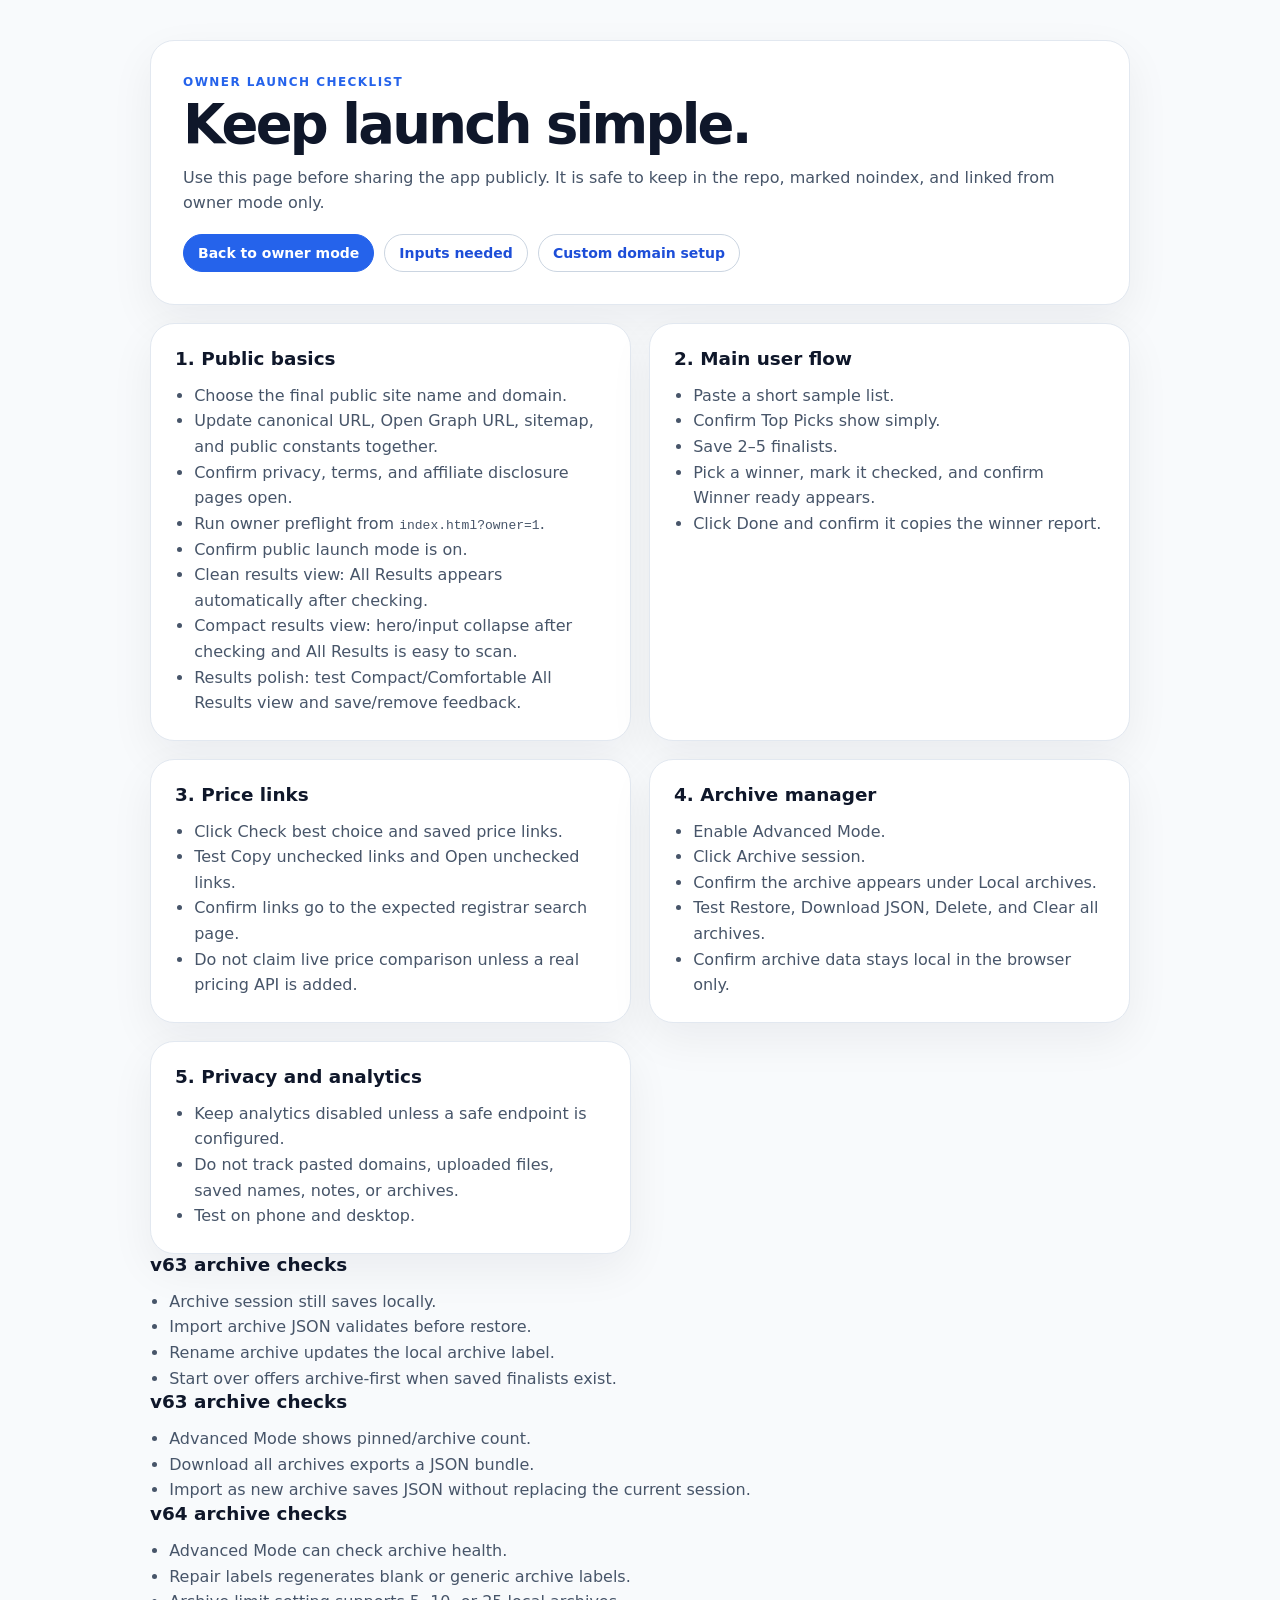
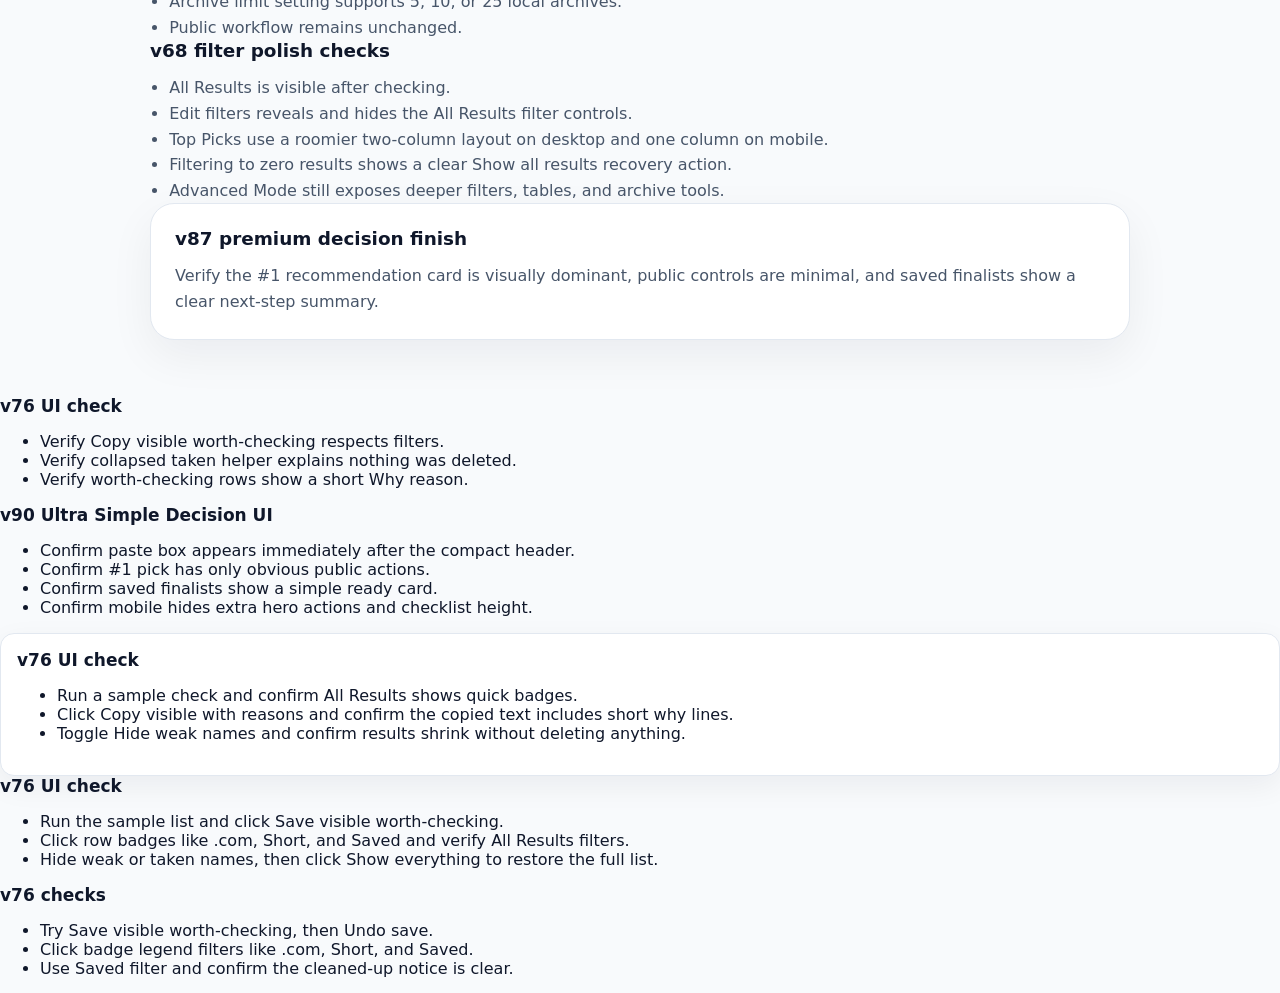
==== commit c64c7a49: "Polish launch UI v91" ====
--- a/launch-checklist.html
+++ b/launch-checklist.html
@@ -4,10 +4,10 @@
   <meta charset="utf-8" />
   <meta name="viewport" content="width=device-width, initial-scale=1" />
   <meta name="robots" content="noindex,nofollow" />
-  <title>Launch Checklist v81</title>
+  <title>Launch Checklist v80</title>
   <link rel="stylesheet" href="style.css?v=69-results-view-polish" />
 </head>
-<body data-version="v81-no-mistake-simple" class="launch-checklist-page-body">
+<body data-version="v80-no-mistake-simple" class="launch-checklist-page-body">
   <main class="launch-checklist-page">
     <section class="page-hero">
       <p class="eyebrow">Owner launch checklist</p>
@@ -88,8 +88,9 @@
 <section class="check-card"><h2>v63 archive checks</h2><ul><li>Advanced Mode shows pinned/archive count.</li><li>Download all archives exports a JSON bundle.</li><li>Import as new archive saves JSON without replacing the current session.</li></ul></section>
 <section class="check-card"><h2>v64 archive checks</h2><ul><li>Advanced Mode can check archive health.</li><li>Repair labels regenerates blank or generic archive labels.</li><li>Archive limit setting supports 5, 10, or 25 local archives.</li><li>Public workflow remains unchanged.</li></ul></section>
 <section class="check-card"><h2>v68 filter polish checks</h2><ul><li>All Results is visible after checking.</li><li>Edit filters reveals and hides the All Results filter controls.</li><li>Top Picks use a roomier two-column layout on desktop and one column on mobile.</li><li>Filtering to zero results shows a clear Show all results recovery action.</li><li>Advanced Mode still exposes deeper filters, tables, and archive tools.</li></ul></section>
-</main>
+<section class="checklist-card"><h2>v87 premium decision finish</h2><p>Verify the #1 recommendation card is visually dominant, public controls are minimal, and saved finalists show a clear next-step summary.</p></section></main>
 <section><h2>v76 UI check</h2><ul><li>Verify Copy visible worth-checking respects filters.</li><li>Verify collapsed taken helper explains nothing was deleted.</li><li>Verify worth-checking rows show a short Why reason.</li></ul></section>
+<section><h2>v90 Ultra Simple Decision UI</h2><ul><li>Confirm paste box appears immediately after the compact header.</li><li>Confirm #1 pick has only obvious public actions.</li><li>Confirm saved finalists show a simple ready card.</li><li>Confirm mobile hides extra hero actions and checklist height.</li></ul></section>
 </body>
 </html>
 
@@ -113,6 +114,10 @@
 
 <section><h2>v76 checks</h2><ul><li>Try Save visible worth-checking, then Undo save.</li><li>Click badge legend filters like .com, Short, and Saved.</li><li>Use Saved filter and confirm the cleaned-up notice is clear.</li></ul></section>
 
-<!-- v81: verify public UI shows fewer choices, short help, and no risky default actions. -->
+<!-- v80: verify public UI shows fewer choices, short help, and no risky default actions. -->
 
-<!-- v81: Final Simple Polish. Verify normal users see one obvious next step and Advanced Mode still exposes power tools. -->
+<!-- v84 UI audit: verify tool-first layout, hidden empty result sections, simplified public controls, and mobile spacing. -->
+
+<!-- v84 Tool-First Final Layout: compact header, cleaner empty paste state, calmer results controls. -->
+
+<!-- v90: First screen simplified; optional ranking hidden; premium decision card polished. -->
--- a/style.css
+++ b/style.css
@@ -6515,3 +6515,3206 @@
     white-space: normal;
   }
 }
+
+
+/* v82 — tool-first cleanup: remove front-loaded marketing/help clutter */
+body.v82-tool-first {
+  background:
+    radial-gradient(circle at top left, rgba(191, 219, 254, 0.07), transparent 13rem),
+    linear-gradient(180deg, #fbfdff 0%, #f8fafc 28rem, #f8fafc 100%);
+}
+
+.v82-tool-first .shell {
+  max-width: 860px;
+  gap: 14px;
+  padding-top: clamp(10px, 2vw, 20px);
+}
+
+.v82-tool-first .hero.simple-hero {
+  display: grid;
+  grid-template-columns: minmax(0, 1fr) auto;
+  gap: 16px;
+  align-items: center;
+  padding: clamp(16px, 2.4vw, 24px);
+  border-radius: 24px;
+  min-height: 0;
+  box-shadow: 0 14px 34px rgba(15, 23, 42, .055);
+}
+
+.v82-tool-first .hero-copy {
+  min-width: 0;
+}
+
+.v82-tool-first .hero-copy .eyebrow {
+  margin-bottom: 5px;
+  font-size: .72rem;
+}
+
+.v82-tool-first .hero-copy h1 {
+  max-width: 560px;
+  margin-bottom: 6px;
+  font-size: clamp(2rem, 4.4vw, 3.55rem);
+  line-height: .96;
+  letter-spacing: -.06em;
+}
+
+.v82-tool-first .hero-copy > p {
+  max-width: 560px;
+  margin-bottom: 12px;
+  font-size: .98rem;
+  color: #475569;
+}
+
+.v82-tool-first .hero-actions {
+  margin: 0;
+  gap: 8px;
+}
+
+.v82-tool-first .hero-actions .button-link.primary,
+.v82-tool-first .hero-actions button:not(.advanced-only-inline) {
+  min-height: 40px;
+  padding: 0 16px;
+  border-radius: 14px;
+}
+
+.v82-tool-first .hero-steps.simple-flow {
+  max-width: 440px;
+  margin-top: 12px;
+  gap: 7px;
+}
+
+.v82-tool-first .hero-steps.simple-flow span {
+  min-height: 28px;
+  padding: 4px 10px;
+  font-size: .78rem;
+}
+
+.v82-tool-first .hero-visual {
+  width: 172px;
+  min-width: 150px;
+  opacity: .92;
+}
+
+/* The tool should appear immediately. Keep trust/help content in context, not stacked above the input. */
+.v82-tool-first .launch-trust-grid,
+.v82-tool-first .v78-safety-strip,
+.v82-tool-first .simple-onboarding-panel,
+.v82-tool-first #how-it-works,
+.v82-tool-first #firstRunPanel,
+.v82-tool-first #guidedStartPanel {
+  display: none !important;
+}
+
+.v82-tool-first #domain-input {
+  margin-top: 0;
+}
+
+.v82-tool-first #domain-input .panel-title-row h2::after {
+  content: " — start here";
+  color: #2563eb;
+  font-size: .95rem;
+  font-weight: 900;
+}
+
+.v82-tool-first #domain-input textarea {
+  min-height: 190px;
+}
+
+.v82-tool-first #inputCoachPanel {
+  margin-top: 10px;
+  border-radius: 18px;
+}
+
+.v82-tool-first #inputCoachPanel .input-format-list {
+  display: none;
+}
+
+.v82-tool-first .input-preview-panel {
+  border-radius: 20px;
+}
+
+.v82-tool-first .simple-settings-panel {
+  margin-top: 0;
+}
+
+.v82-tool-first:not(.advanced-mode) .simple-settings-panel {
+  display: none !important;
+}
+
+.v82-tool-first .next-steps-panel .next-step-primary-copy strong::before {
+  content: "Next: ";
+}
+
+.v82-tool-first .public-note.v81-final-safety-note {
+  display: none !important;
+}
+
+.v82-tool-first .public-note {
+  padding: 10px 12px;
+}
+
+.v82-tool-first .top-picks-panel,
+.v82-tool-first .results-panel,
+.v82-tool-first .saved-shortlist-panel,
+.v82-tool-first .input-panel {
+  border-radius: 24px;
+}
+
+.v82-tool-first .input-preview-stats {
+  gap: 8px;
+}
+
+.v82-tool-first .input-preview-stats div {
+  min-height: 58px;
+  padding: 10px;
+}
+
+.v82-tool-first footer.site-footer {
+  margin-top: 8px;
+}
+
+@media (max-width: 760px) {
+  .v82-tool-first .hero.simple-hero {
+    grid-template-columns: 1fr;
+  }
+
+  .v82-tool-first .hero-visual {
+    display: none;
+  }
+
+  .v82-tool-first .hero-copy h1 {
+    font-size: clamp(2rem, 9vw, 3rem);
+  }
+
+  .v82-tool-first .hero-steps.simple-flow {
+    grid-template-columns: 1fr;
+  }
+}
+
+
+/* v83: UI audit + tool-first design-quality pass */
+body.v83-ui-audit {
+  --page-bg: #f6f8fb;
+  --card-bg: rgba(255,255,255,.94);
+  --card-border: #e2e8f0;
+  --ink: #0f172a;
+  --muted-ink: #64748b;
+  --blue: #2563eb;
+  --green: #059669;
+  background:
+    radial-gradient(circle at 50% -10%, rgba(37, 99, 235, .11), transparent 34rem),
+    linear-gradient(180deg, #f8fbff 0%, var(--page-bg) 56%, #f8fafc 100%);
+  color: var(--ink);
+}
+
+body.v83-ui-audit .shell {
+  width: min(100% - 28px, 920px);
+  gap: 12px;
+  padding-block: 14px 28px;
+}
+
+body.v83-ui-audit .panel,
+body.v83-ui-audit .hero.simple-hero {
+  border: 1px solid var(--card-border);
+  background: var(--card-bg);
+  box-shadow: 0 14px 36px rgba(15, 23, 42, .055);
+}
+
+body.v83-ui-audit .hero.simple-hero {
+  min-height: 0;
+  padding: clamp(16px, 2.2vw, 22px);
+  border-radius: 26px;
+  grid-template-columns: minmax(0, 1fr) 132px;
+  gap: 14px;
+  overflow: hidden;
+}
+
+body.v83-ui-audit .hero-copy .eyebrow {
+  font-size: .72rem;
+  letter-spacing: .18em;
+  margin: 0 0 4px;
+  color: #475569;
+}
+
+body.v83-ui-audit .hero-copy h1 {
+  max-width: 620px;
+  margin: 0 0 6px;
+  font-size: clamp(2rem, 4.6vw, 3.6rem);
+  line-height: .95;
+  letter-spacing: -.065em;
+}
+
+body.v83-ui-audit .hero-copy > p {
+  max-width: 580px;
+  margin: 0 0 12px;
+  color: #475569;
+  font-size: clamp(.95rem, 1.55vw, 1.04rem);
+}
+
+body.v83-ui-audit .hero-actions {
+  margin: 0;
+  gap: 8px;
+}
+
+body.v83-ui-audit .hero-actions .primary,
+body.v83-ui-audit .hero-actions .button-link.primary {
+  min-height: 38px;
+  border-radius: 999px;
+  padding-inline: 18px;
+}
+
+body.v83-ui-audit .hero-actions #shareAppLinkBtn {
+  display: none !important;
+}
+
+body.v83-ui-audit .hero-steps.simple-flow {
+  margin-top: 12px;
+  max-width: 430px;
+  gap: 7px;
+}
+
+body.v83-ui-audit .hero-steps.simple-flow span {
+  min-height: 28px;
+  padding: 4px 10px;
+  border-radius: 999px;
+  font-size: .78rem;
+  background: #f8fafc;
+}
+
+body.v83-ui-audit .hero-visual {
+  width: 132px;
+  min-width: 122px;
+  opacity: .95;
+}
+
+/* Remove marketing/onboarding clutter before the tool. */
+body.v83-ui-audit .launch-trust-grid,
+body.v83-ui-audit .v78-safety-strip,
+body.v83-ui-audit .simple-onboarding-panel,
+body.v83-ui-audit #returnUserPanel,
+body.v83-ui-audit #how-it-works,
+body.v83-ui-audit #firstRunPanel,
+body.v83-ui-audit #guidedStartPanel,
+body.v83-ui-audit .summary-grid,
+body.v83-ui-audit #recentRunsPanel,
+body.v83-ui-audit .feedback-panel,
+body.v83-ui-audit .analytics-panel,
+body.v83-ui-audit .faq-panel,
+body.v83-ui-audit .launch-checklist-panel,
+body.v83-ui-audit .owner-only {
+  display: none !important;
+}
+
+body.v83-ui-audit #domain-input {
+  margin-top: 0;
+  border-radius: 26px;
+  padding: clamp(14px, 2vw, 18px);
+}
+
+body.v83-ui-audit #domain-input .panel-title-row {
+  margin-bottom: 10px;
+}
+
+body.v83-ui-audit #domain-input .panel-title-row h2 {
+  font-size: 1.32rem;
+  letter-spacing: -.025em;
+}
+
+body.v83-ui-audit #domain-input .panel-title-row h2::after {
+  content: "";
+}
+
+body.v83-ui-audit #domain-input textarea {
+  min-height: 185px;
+  border-radius: 20px;
+  border-color: #dbe4ef;
+  background: #fff;
+  box-shadow: inset 0 1px 0 rgba(15, 23, 42, .025);
+  font-size: .96rem;
+}
+
+body.v83-ui-audit #domain-input textarea:focus {
+  border-color: #93c5fd;
+  box-shadow: 0 0 0 4px rgba(37,99,235,.11);
+}
+
+body.v83-ui-audit #inputCoachPanel {
+  margin-top: 10px;
+  padding: 10px 12px;
+  border-radius: 18px;
+  background: #f8fbff;
+  border-color: #dbeafe;
+}
+
+body.v83-ui-audit #inputCoachPanel .input-format-list,
+body.v83-ui-audit .keyword-helper,
+body.v83-ui-audit .template-panel {
+  display: none !important;
+}
+
+body.v83-ui-audit .input-preview-panel {
+  margin-top: 10px;
+  border-radius: 20px;
+  background: #f8fafc;
+}
+
+body.v83-ui-audit .input-preview-panel.is-empty .input-preview-stats,
+body.v83-ui-audit .input-preview-panel.is-empty #invalidReviewList {
+  display: none !important;
+}
+
+body.v83-ui-audit .input-preview-actions {
+  gap: 8px;
+}
+
+body.v83-ui-audit #previewCheckBtn {
+  min-height: 42px;
+  border-radius: 14px;
+  padding-inline: 20px;
+  font-weight: 900;
+}
+
+body.v83-ui-audit #previewReviewInvalidBtn,
+body.v83-ui-audit #previewCopyCleanBtn {
+  min-height: 38px;
+  border-radius: 13px;
+}
+
+body.v83-ui-audit .input-preview-stats {
+  grid-template-columns: repeat(4, minmax(0, 1fr));
+  gap: 8px;
+}
+
+body.v83-ui-audit .input-preview-stats div {
+  min-height: 54px;
+  padding: 9px 10px;
+  border-radius: 16px;
+  background: #fff;
+}
+
+body.v83-ui-audit #domain-input > .button-row {
+  margin-top: 10px;
+}
+
+body.v83-ui-audit #domain-input > .button-row button {
+  min-height: 34px;
+  border-radius: 12px;
+  padding-inline: 12px;
+  font-size: .82rem;
+}
+
+/* Keep Advanced Mode reachable without showing registrar settings by default. */
+body.v83-ui-audit .simple-settings-panel {
+  margin-top: 0;
+  padding: 7px 10px;
+  border-radius: 18px;
+  box-shadow: none;
+  background: transparent;
+  border-color: transparent;
+}
+
+body.v83-ui-audit .simple-settings-panel .panel-title-row {
+  justify-content: flex-end;
+  margin: 0;
+}
+
+body.v83-ui-audit .simple-settings-panel .panel-title-row > div,
+body.v83-ui-audit:not(.advanced-mode) .simple-settings-panel .registrar-flow-card,
+body.v83-ui-audit:not(.advanced-mode) .simple-settings-panel .large-batch-help {
+  display: none !important;
+}
+
+body.v83-ui-audit .advanced-toggle {
+  border-radius: 999px;
+  background: #fff;
+  border: 1px solid #e2e8f0;
+  padding: 6px 10px;
+  color: #475569;
+}
+
+body.v83-ui-audit.advanced-mode .simple-settings-panel {
+  background: var(--card-bg);
+  border-color: var(--card-border);
+  padding: 14px;
+  box-shadow: 0 12px 30px rgba(15,23,42,.045);
+}
+
+body.v83-ui-audit.advanced-mode .simple-settings-panel .panel-title-row > div,
+body.v83-ui-audit.advanced-mode .simple-settings-panel .registrar-flow-card,
+body.v83-ui-audit.advanced-mode .simple-settings-panel .large-batch-help {
+  display: block !important;
+}
+
+/* Status is useful; duplicate action panels are not. */
+body.v83-ui-audit .actions-panel {
+  margin-top: -2px;
+  padding: 0;
+  border: 0;
+  background: transparent;
+  box-shadow: none;
+}
+
+body.v83-ui-audit .actions-panel .workflow-callout,
+body.v83-ui-audit .actions-panel #bestNextActionPanel,
+body.v83-ui-audit .actions-panel .primary-actions,
+body.v83-ui-audit .actions-panel .action-group,
+body.v83-ui-audit .actions-panel .registrar-reminder {
+  display: none !important;
+}
+
+body.v83-ui-audit .status-row {
+  margin-top: 0;
+  padding: 0 2px;
+  display: grid;
+  grid-template-columns: 1fr 120px;
+  gap: 10px;
+  align-items: center;
+  color: #64748b;
+  font-size: .84rem;
+}
+
+body.v83-ui-audit .status-row progress {
+  width: 100%;
+  height: 6px;
+  border-radius: 99px;
+}
+
+body.v83-ui-audit:not(.is-checking) .status-row progress {
+  opacity: .35;
+}
+
+/* Do not show empty downstream sections before the user checks a list. */
+body.v83-ui-audit:not(.has-results) .top-picks-panel,
+body.v83-ui-audit:not(.has-results) .results-panel,
+body.v83-ui-audit:not(.has-saved) #savedShortlistPanel,
+body.v83-ui-audit:not(.has-results) #compareTray {
+  display: none !important;
+}
+
+body.v83-ui-audit.has-results #domain-input:not(.is-editing) textarea {
+  min-height: 94px;
+}
+
+body.v83-ui-audit .top-picks-panel,
+body.v83-ui-audit .results-panel,
+body.v83-ui-audit #savedShortlistPanel,
+body.v83-ui-audit .public-note {
+  border-radius: 26px;
+}
+
+body.v83-ui-audit .top-picks-panel .panel-title-row h2,
+body.v83-ui-audit .results-panel .panel-title-row h2,
+body.v83-ui-audit #savedShortlistPanel h2 {
+  letter-spacing: -.03em;
+}
+
+body.v83-ui-audit .top-picks-grid {
+  grid-template-columns: repeat(2, minmax(0, 1fr));
+  gap: 12px;
+}
+
+body.v83-ui-audit .top-pick-card,
+body.v83-ui-audit .result-card {
+  border-radius: 20px;
+  box-shadow: 0 10px 24px rgba(15,23,42,.045);
+}
+
+body.v83-ui-audit .top-pick-domain,
+body.v83-ui-audit .result-name-block strong {
+  overflow-wrap: anywhere;
+  hyphens: auto;
+}
+
+body.v83-ui-audit .top-picks-actions .ghost:nth-of-type(n+3),
+body.v83-ui-audit:not(.advanced-mode) #copyTopPicksBtn,
+body.v83-ui-audit:not(.advanced-mode) #exportTopPicksBtn {
+  display: none !important;
+}
+
+body.v83-ui-audit .results-action-groups {
+  gap: 8px;
+}
+
+body.v83-ui-audit .results-action-group.recommended-actions {
+  display: grid;
+  grid-template-columns: 1fr 1fr 1fr;
+  align-items: stretch;
+  gap: 8px;
+}
+
+body.v83-ui-audit .results-action-group.recommended-actions .action-group-label,
+body.v83-ui-audit .results-action-group.recommended-actions .v78-action-help {
+  grid-column: 1 / -1;
+}
+
+body.v83-ui-audit .results-action-group.recommended-actions button {
+  width: 100%;
+  min-height: 42px;
+  border-radius: 14px;
+}
+
+body.v83-ui-audit .results-action-group.recommended-actions #undoSaveVisibleBtn.is-hidden {
+  display: none !important;
+}
+
+body.v83-ui-audit .results-action-group.recommended-actions #undoSaveVisibleBtn:not(.is-hidden) {
+  grid-column: span 1;
+}
+
+body.v83-ui-audit .v78-more-options {
+  border-radius: 16px;
+  background: #fff;
+  border: 1px solid #e2e8f0;
+  padding: 0;
+}
+
+body.v83-ui-audit .v78-more-options summary {
+  padding: 10px 12px;
+  font-weight: 800;
+  color: #475569;
+}
+
+body.v83-ui-audit .v78-more-options[open] {
+  padding-bottom: 10px;
+}
+
+body.v83-ui-audit .v78-more-options[open] .view-actions {
+  padding: 0 10px;
+}
+
+body.v83-ui-audit:not(.advanced-mode):not(.results-filters-open) .all-results-dashboard {
+  display: none !important;
+}
+
+body.v83-ui-audit.results-filters-open:not(.advanced-mode) .all-results-dashboard,
+body.v83-ui-audit.advanced-mode .all-results-dashboard {
+  display: block;
+}
+
+body.v83-ui-audit .all-results-dashboard {
+  border-radius: 18px;
+  background: #f8fafc;
+  border: 1px solid #e2e8f0;
+  padding: 10px;
+}
+
+body.v83-ui-audit .all-results-summary span:nth-child(n+4),
+body.v83-ui-audit:not(.advanced-mode) .badge-filter-legend button:nth-of-type(n+4) {
+  display: none;
+}
+
+body.v83-ui-audit .v79-no-mistake-help {
+  grid-template-columns: 1fr 1fr;
+  gap: 8px;
+  margin-top: 10px;
+}
+
+body.v83-ui-audit .v79-no-mistake-help > div {
+  border-radius: 16px;
+  background: #f8fbff;
+  border: 1px solid #dbeafe;
+  padding: 10px;
+}
+
+body.v83-ui-audit #resultsTable {
+  display: none !important;
+}
+
+body.v83-ui-audit .table-wrap {
+  display: none !important;
+}
+
+body.v83-ui-audit .public-note {
+  padding: 11px 14px;
+  box-shadow: none;
+}
+
+body.v83-ui-audit .public-note .note-grid {
+  display: none;
+}
+
+body.v83-ui-audit footer.site-footer {
+  margin-top: 8px;
+  font-size: .8rem;
+}
+
+@media (max-width: 760px) {
+  body.v83-ui-audit .shell {
+    width: min(100% - 18px, 920px);
+    padding-top: 8px;
+    gap: 10px;
+  }
+  body.v83-ui-audit .hero.simple-hero {
+    grid-template-columns: 1fr;
+    border-radius: 22px;
+  }
+  body.v83-ui-audit .hero-visual {
+    display: none;
+  }
+  body.v83-ui-audit .hero-copy h1 {
+    font-size: clamp(2rem, 10vw, 3rem);
+  }
+  body.v83-ui-audit .hero-steps.simple-flow {
+    grid-template-columns: 1fr 1fr 1fr;
+  }
+  body.v83-ui-audit #domain-input textarea {
+    min-height: 170px;
+  }
+  body.v83-ui-audit .input-preview-actions,
+  body.v83-ui-audit .results-action-group.recommended-actions {
+    grid-template-columns: 1fr;
+  }
+  body.v83-ui-audit .input-preview-stats {
+    grid-template-columns: repeat(2, minmax(0, 1fr));
+  }
+  body.v83-ui-audit .top-picks-grid {
+    grid-template-columns: 1fr;
+  }
+  body.v83-ui-audit .v79-no-mistake-help {
+    grid-template-columns: 1fr;
+  }
+  body.v83-ui-audit .status-row {
+    grid-template-columns: 1fr;
+  }
+}
+
+
+/* v84 — Tool-first final layout: cleaner, simpler, harder to mess up */
+body.v84-tool-first-final {
+  background:
+    radial-gradient(circle at 10% 0%, rgba(37, 99, 235, .08), transparent 28rem),
+    linear-gradient(180deg, #f8fbff 0%, #f6f8fb 42%, #f8fafc 100%);
+  color: #0f172a;
+}
+
+body.v84-tool-first-final .shell {
+  width: min(100% - 28px, 850px);
+  gap: 12px;
+  padding-top: 12px;
+}
+
+body.v84-tool-first-final .hero.simple-hero {
+  grid-template-columns: 1fr;
+  padding: 22px 24px;
+  border-radius: 26px;
+  min-height: 0;
+  background: linear-gradient(135deg, rgba(255,255,255,.98), rgba(239,246,255,.96));
+  box-shadow: 0 18px 48px rgba(15, 23, 42, .07);
+}
+
+body.v84-tool-first-final .hero-visual {
+  display: none !important;
+}
+
+body.v84-tool-first-final .hero-copy {
+  max-width: none;
+}
+
+body.v84-tool-first-final .hero-copy .eyebrow {
+  margin-bottom: 6px;
+  font-size: .72rem;
+  letter-spacing: .18em;
+  color: #2563eb;
+}
+
+body.v84-tool-first-final .hero-copy h1 {
+  max-width: 680px;
+  font-size: clamp(2rem, 5vw, 3.25rem);
+  line-height: .96;
+  letter-spacing: -.065em;
+  margin-bottom: 8px;
+}
+
+body.v84-tool-first-final .hero-copy p {
+  max-width: 600px;
+  margin: 0;
+  font-size: .98rem;
+  color: #475569;
+}
+
+body.v84-tool-first-final .hero-actions {
+  margin-top: 14px;
+  gap: 8px;
+}
+
+body.v84-tool-first-final .hero-actions .button-link,
+body.v84-tool-first-final .hero-actions button {
+  min-height: 38px;
+  padding-inline: 16px;
+  border-radius: 999px;
+}
+
+body.v84-tool-first-final .hero-steps.simple-flow {
+  margin-top: 12px;
+  max-width: 520px;
+  gap: 8px;
+}
+
+body.v84-tool-first-final .hero-steps.simple-flow span {
+  min-height: 28px;
+  padding: 5px 10px;
+  background: #fff;
+  border-color: #dbeafe;
+  color: #334155;
+  font-size: .78rem;
+}
+
+/* Put the actual tool first. */
+body.v84-tool-first-final .trust-grid,
+body.v84-tool-first-final .v78-safety-strip,
+body.v84-tool-first-final #simpleOnboardingPanel,
+body.v84-tool-first-final #how-it-works,
+body.v84-tool-first-final #firstRunPanel,
+body.v84-tool-first-final #guidedStartPanel,
+body.v84-tool-first-final .legacy-guide,
+body.v84-tool-first-final .simple-guide-panel,
+body.v84-tool-first-final .v80-extra-guide {
+  display: none !important;
+}
+
+body.v84-tool-first-final #domain-input {
+  padding: 18px;
+  border-radius: 26px;
+  border-color: #dbeafe;
+  box-shadow: 0 18px 42px rgba(15, 23, 42, .06);
+}
+
+body.v84-tool-first-final #domain-input .panel-title-row {
+  margin-bottom: 10px;
+}
+
+body.v84-tool-first-final #domain-input h2 {
+  font-size: 1.45rem;
+  letter-spacing: -.035em;
+}
+
+body.v84-tool-first-final #inputBox {
+  min-height: 190px;
+  border-radius: 18px;
+  border-color: #cbd5e1;
+  background: #fff;
+  font-size: .98rem;
+  line-height: 1.55;
+  box-shadow: inset 0 1px 0 rgba(15, 23, 42, .02);
+}
+
+body.v84-tool-first-final #inputBox:focus {
+  border-color: #2563eb;
+  box-shadow: 0 0 0 4px rgba(37, 99, 235, .12);
+}
+
+body.v84-tool-first-final #inputCoachPanel {
+  margin-top: 10px;
+  border-radius: 16px;
+  padding: 12px 14px;
+  background: #f8fbff;
+  border: 1px solid #dbeafe;
+  display: block;
+}
+
+body.v84-tool-first-final #inputCoachPanel .input-format-list {
+  display: none;
+}
+
+/* Empty state: do not show zero-stats, disabled controls, or preview boxes. */
+body.v84-tool-first-final #inputPreviewPanel.is-empty {
+  display: none !important;
+}
+
+body.v84-tool-first-final #inputPreviewPanel:not(.is-empty) {
+  margin-top: 12px;
+  border-radius: 18px;
+  padding: 12px;
+}
+
+body.v84-tool-first-final #inputPreviewPanel:not(.is-empty) .input-preview-head {
+  grid-template-columns: 1fr auto;
+  gap: 12px;
+}
+
+body.v84-tool-first-final #inputPreviewPanel:not(.is-empty) .input-preview-actions {
+  display: flex;
+  flex-wrap: wrap;
+  justify-content: flex-end;
+  gap: 8px;
+}
+
+body.v84-tool-first-final #previewCheckBtn {
+  min-width: 150px;
+  border-radius: 14px;
+  font-weight: 900;
+}
+
+body.v84-tool-first-final #inputPreviewPanel:not(.has-issues) #previewReviewInvalidBtn,
+body.v84-tool-first-final #inputPreviewPanel:not(.has-issues) #previewCopyCleanBtn {
+  display: none !important;
+}
+
+body.v84-tool-first-final #inputPreviewPanel:not(.has-issues) .input-preview-stats div:nth-child(n+2) {
+  opacity: .52;
+}
+
+body.v84-tool-first-final .keyword-helper,
+body.v84-tool-first-final .template-panel {
+  display: none !important;
+}
+
+body.v84-tool-first-final #domain-input .button-row.wrap {
+  margin-top: 10px;
+  gap: 8px;
+}
+
+body.v84-tool-first-final #loadTxtBtn,
+body.v84-tool-first-final #pasteDemoBtn,
+body.v84-tool-first-final #clearInputBtn {
+  min-height: 36px;
+  border-radius: 999px;
+}
+
+/* Make settings nearly invisible unless advanced mode is intentionally opened. */
+body.v84-tool-first-final .simple-settings-panel {
+  margin-top: -2px;
+  padding: 8px 12px;
+  border: 1px solid transparent;
+  background: transparent;
+  box-shadow: none;
+}
+
+body.v84-tool-first-final .simple-settings-panel .panel-title-row {
+  justify-content: flex-end;
+  margin: 0;
+}
+
+body.v84-tool-first-final .simple-settings-panel .panel-title-row > div,
+body.v84-tool-first-final .simple-settings-panel .registrar-flow-card,
+body.v84-tool-first-final .simple-settings-panel .large-batch-help {
+  display: none !important;
+}
+
+body.v84-tool-first-final.advanced-mode .simple-settings-panel {
+  padding: 16px;
+  border-color: #e2e8f0;
+  background: #fff;
+  box-shadow: var(--shadow-soft, 0 12px 32px rgba(15,23,42,.06));
+}
+
+body.v84-tool-first-final.advanced-mode .simple-settings-panel .panel-title-row {
+  justify-content: space-between;
+}
+
+body.v84-tool-first-final.advanced-mode .simple-settings-panel .panel-title-row > div,
+body.v84-tool-first-final.advanced-mode .simple-settings-panel .registrar-flow-card,
+body.v84-tool-first-final.advanced-mode .simple-settings-panel .large-batch-help {
+  display: block !important;
+}
+
+body.v84-tool-first-final .advanced-toggle {
+  transform: scale(.92);
+  transform-origin: right center;
+  color: #64748b;
+}
+
+/* One obvious run action; no duplicated toolbar before results. */
+body.v84-tool-first-final .actions-panel {
+  margin-top: -2px;
+  padding: 0;
+  border: 0;
+  background: transparent;
+  box-shadow: none;
+}
+
+body.v84-tool-first-final .actions-panel .workflow-callout,
+body.v84-tool-first-final .actions-panel #bestNextActionPanel,
+body.v84-tool-first-final .actions-panel .primary-actions,
+body.v84-tool-first-final .actions-panel .registrar-reminder {
+  display: none !important;
+}
+
+body.v84-tool-first-final .status-row {
+  margin-top: 0;
+  padding: 0 2px;
+  color: #64748b;
+  font-size: .82rem;
+}
+
+body.v84-tool-first-final:not(.is-checking) .status-row progress {
+  display: none;
+}
+
+/* Results: calmer controls and clearer labels. */
+body.v84-tool-first-final:not(.has-results) .summary-grid,
+body.v84-tool-first-final:not(.has-results) #resultPlainSummary,
+body.v84-tool-first-final:not(.has-results) .next-steps-panel,
+body.v84-tool-first-final:not(.has-results) .top-picks-panel,
+body.v84-tool-first-final:not(.has-results) .results-panel,
+body.v84-tool-first-final:not(.has-saved) #savedShortlistPanel,
+body.v84-tool-first-final:not(.has-results) #compareTray,
+body.v84-tool-first-final .feedback-panel {
+  display: none !important;
+}
+
+body.v84-tool-first-final.has-results .summary-grid {
+  display: none !important;
+}
+
+body.v84-tool-first-final.has-results #resultPlainSummary {
+  display: block !important;
+  padding: 8px 2px;
+  font-weight: 800;
+  color: #334155;
+}
+
+body.v84-tool-first-final .top-picks-panel,
+body.v84-tool-first-final .results-panel,
+body.v84-tool-first-final #savedShortlistPanel,
+body.v84-tool-first-final .public-note {
+  border-radius: 26px;
+  box-shadow: 0 16px 36px rgba(15, 23, 42, .055);
+}
+
+body.v84-tool-first-final .top-picks-title-row,
+body.v84-tool-first-final .results-title-row {
+  align-items: flex-start;
+  gap: 12px;
+}
+
+body.v84-tool-first-final .top-picks-title-row h2,
+body.v84-tool-first-final .results-title-row h2 {
+  font-size: 1.5rem;
+  letter-spacing: -.04em;
+}
+
+body.v84-tool-first-final .top-picks-controls {
+  display: grid;
+  grid-template-columns: repeat(3, minmax(120px, auto));
+  gap: 8px;
+  align-items: stretch;
+  justify-content: end;
+}
+
+body.v84-tool-first-final .top-picks-controls > span,
+body.v84-tool-first-final .top-picks-controls #topSavedCountBadge,
+body.v84-tool-first-final:not(.advanced-mode) .top-picks-controls #cardOpenTopPicksBtn,
+body.v84-tool-first-final .top-picks-controls #cardCopyBestChoiceBtn,
+body.v84-tool-first-final .top-picks-controls #cardCopyBest3Btn,
+body.v84-tool-first-final .top-picks-controls #cardCopyBestReasonsBtn,
+body.v84-tool-first-final .top-picks-controls #cardCopyPriceLinksBtn,
+body.v84-tool-first-final .top-picks-controls #cardCopyTopPicksBtn,
+body.v84-tool-first-final .top-picks-controls #hideWeakPicksBtn,
+body.v84-tool-first-final:not(.advanced-mode) .top-picks-controls #cardExportTopPicksBtn,
+body.v84-tool-first-final .top-picks-controls .v78-button-help {
+  display: none !important;
+}
+
+body.v84-tool-first-final .top-picks-controls #cardCheckBestChoiceBtn {
+  grid-column: span 1;
+  background: #059669;
+  color: #fff;
+  border-color: #059669;
+}
+
+body.v84-tool-first-final .top-picks-controls button {
+  border-radius: 14px;
+  min-height: 40px;
+  white-space: nowrap;
+}
+
+body.v84-tool-first-final .top-picks-grid {
+  grid-template-columns: repeat(2, minmax(0, 1fr));
+  gap: 12px;
+}
+
+body.v84-tool-first-final .top-pick-card,
+body.v84-tool-first-final .result-card {
+  border-radius: 20px;
+}
+
+body.v84-tool-first-final .plain-label-guide {
+  display: none !important;
+}
+
+body.v84-tool-first-final .results-action-groups {
+  display: grid;
+  gap: 8px;
+}
+
+body.v84-tool-first-final .results-action-group.recommended-actions {
+  display: grid;
+  grid-template-columns: 1.2fr 1fr 1fr;
+  gap: 8px;
+  align-items: stretch;
+}
+
+body.v84-tool-first-final .results-action-group.recommended-actions .action-group-label,
+body.v84-tool-first-final .results-action-group.recommended-actions .v78-action-help {
+  grid-column: 1 / -1;
+}
+
+body.v84-tool-first-final .results-action-group.recommended-actions .action-group-label {
+  color: #2563eb;
+}
+
+body.v84-tool-first-final .results-action-group.recommended-actions button {
+  min-height: 42px;
+  border-radius: 14px;
+}
+
+body.v84-tool-first-final .results-action-group.recommended-actions #undoSaveVisibleBtn.is-hidden {
+  display: none !important;
+}
+
+body.v84-tool-first-final .v78-more-options {
+  border-radius: 16px;
+  border: 1px solid #e2e8f0;
+  background: #fff;
+  overflow: hidden;
+}
+
+body.v84-tool-first-final .v78-more-options summary {
+  padding: 10px 12px;
+  font-weight: 850;
+  color: #475569;
+  cursor: pointer;
+}
+
+body.v84-tool-first-final .v78-more-options[open] .view-actions {
+  padding: 0 10px 10px;
+}
+
+body.v84-tool-first-final:not(.advanced-mode):not(.results-filters-open) .all-results-dashboard {
+  display: none !important;
+}
+
+body.v84-tool-first-final.results-filters-open:not(.advanced-mode) .all-results-dashboard,
+body.v84-tool-first-final.advanced-mode .all-results-dashboard {
+  display: block;
+}
+
+body.v84-tool-first-final .all-results-dashboard {
+  border-radius: 18px;
+  background: #f8fafc;
+  border: 1px solid #e2e8f0;
+  padding: 10px;
+}
+
+body.v84-tool-first-final .all-results-summary span:nth-child(n+4),
+body.v84-tool-first-final:not(.advanced-mode) .badge-filter-legend button:nth-of-type(n+4),
+body.v84-tool-first-final .v77-safe-note,
+body.v84-tool-first-final .taken-explanation {
+  display: none !important;
+}
+
+body.v84-tool-first-final .v79-no-mistake-help {
+  grid-template-columns: 1fr;
+  gap: 8px;
+  margin-top: 8px;
+}
+
+body.v84-tool-first-final .v79-no-mistake-help > div:nth-child(2) {
+  display: none;
+}
+
+body.v84-tool-first-final .v79-no-mistake-help > div {
+  border-radius: 16px;
+  background: #f8fbff;
+  border: 1px solid #dbeafe;
+  padding: 10px 12px;
+}
+
+body.v84-tool-first-final #resultsTable,
+body.v84-tool-first-final .table-wrap {
+  display: none !important;
+}
+
+body.v84-tool-first-final .public-note {
+  padding: 10px 14px;
+  box-shadow: none;
+}
+
+body.v84-tool-first-final .public-note h2 {
+  font-size: 1rem;
+}
+
+body.v84-tool-first-final .public-note p,
+body.v84-tool-first-final .public-note .note-grid {
+  display: none !important;
+}
+
+body.v84-tool-first-final footer.site-footer {
+  margin-top: 8px;
+  font-size: .78rem;
+}
+
+@media (max-width: 760px) {
+  body.v84-tool-first-final .shell {
+    width: min(100% - 18px, 850px);
+    padding-top: 8px;
+    gap: 10px;
+  }
+  body.v84-tool-first-final .hero.simple-hero {
+    padding: 18px;
+    border-radius: 22px;
+  }
+  body.v84-tool-first-final .hero-copy h1 {
+    font-size: clamp(1.95rem, 11vw, 2.75rem);
+  }
+  body.v84-tool-first-final .hero-steps.simple-flow {
+    grid-template-columns: 1fr 1fr 1fr;
+  }
+  body.v84-tool-first-final #domain-input {
+    padding: 14px;
+  }
+  body.v84-tool-first-final #inputBox {
+    min-height: 170px;
+  }
+  body.v84-tool-first-final #inputPreviewPanel:not(.is-empty) .input-preview-head,
+  body.v84-tool-first-final .results-action-group.recommended-actions,
+  body.v84-tool-first-final .top-picks-controls {
+    grid-template-columns: 1fr;
+  }
+  body.v84-tool-first-final .input-preview-stats {
+    grid-template-columns: repeat(2, minmax(0, 1fr));
+  }
+  body.v84-tool-first-final .top-picks-grid {
+    grid-template-columns: 1fr;
+  }
+}
+
+
+/* v85: guided-result polish. Tool first, then one clear decision at a time. */
+body.v85-guided-result .shell {
+  max-width: 860px;
+  gap: 10px;
+}
+
+body.v85-guided-result .hero.simple-hero {
+  display: block;
+  padding: 18px 20px;
+  border-radius: 24px;
+  background: rgba(255,255,255,.92);
+  box-shadow: 0 14px 34px rgba(15, 23, 42, .055);
+}
+
+body.v85-guided-result .hero-visual,
+body.v85-guided-result .hero-actions,
+body.v85-guided-result .hero-steps.simple-flow,
+body.v85-guided-result .trust-grid.launch-trust-grid,
+body.v85-guided-result .v78-safety-strip,
+body.v85-guided-result #simpleOnboardingPanel,
+body.v85-guided-result #how-it-works,
+body.v85-guided-result #firstRunPanel,
+body.v85-guided-result #guidedStartPanel {
+  display: none !important;
+}
+
+body.v85-guided-result .hero-copy {
+  max-width: none;
+}
+
+body.v85-guided-result .hero-copy .eyebrow {
+  margin-bottom: 5px;
+  color: #2563eb;
+}
+
+body.v85-guided-result .hero-copy h1 {
+  font-size: clamp(1.65rem, 4.2vw, 2.35rem);
+  line-height: .98;
+  letter-spacing: -.055em;
+  max-width: 680px;
+}
+
+body.v85-guided-result .hero-copy p:not(.eyebrow) {
+  max-width: 640px;
+  margin-top: 8px;
+  font-size: .98rem;
+  color: #475569;
+}
+
+body.v85-guided-result #domain-input {
+  padding: 18px;
+  border-radius: 24px;
+  box-shadow: 0 18px 44px rgba(15, 23, 42, .065);
+}
+
+body.v85-guided-result #domain-input .panel-title-row {
+  margin-bottom: 10px;
+}
+
+body.v85-guided-result #domain-input h2 {
+  font-size: 1.35rem;
+  letter-spacing: -.035em;
+}
+
+body.v85-guided-result #inputBox {
+  min-height: 205px;
+  border-radius: 18px;
+  font-size: .98rem;
+}
+
+body.v85-guided-result #inputPreviewPanel.is-empty .input-preview-head,
+body.v85-guided-result #inputPreviewPanel.is-empty .input-preview-stats,
+body.v85-guided-result #inputPreviewPanel.is-empty #previewReviewInvalidBtn,
+body.v85-guided-result #inputPreviewPanel.is-empty #previewCopyCleanBtn,
+body.v85-guided-result #largeListPanel,
+body.v85-guided-result:not(.advanced-mode) .settings-grid,
+body.v85-guided-result:not(.advanced-mode) .advanced-settings,
+body.v85-guided-result:not(.has-results) .results-panel,
+body.v85-guided-result:not(.has-results) .top-picks-panel {
+  display: none !important;
+}
+
+body.v85-guided-result #inputPreviewPanel.is-empty {
+  padding: 0;
+  margin-top: 0;
+  background: transparent;
+  border: 0;
+}
+
+body.v85-guided-result #inputCoachPanel {
+  border-radius: 16px;
+  margin-top: 10px;
+  padding: 10px 12px;
+  background: #f8fbff;
+  border: 1px solid #dbeafe;
+}
+
+body.v85-guided-result #inputCoachPanel .input-format-list {
+  display: none;
+}
+
+body.v85-guided-result .input-actions {
+  margin-top: 10px;
+}
+
+body.v85-guided-result .top-picks-panel {
+  border: 2px solid rgba(16, 185, 129, .16);
+}
+
+body.v85-guided-result .top-picks-title-row {
+  display: grid;
+  grid-template-columns: minmax(0, 1fr) auto;
+  align-items: start;
+}
+
+body.v85-guided-result .top-picks-title-row h2 {
+  font-size: 1.7rem;
+}
+
+body.v85-guided-result .top-picks-controls {
+  grid-template-columns: repeat(2, minmax(120px, auto));
+}
+
+body.v85-guided-result .top-picks-controls #showNextPickBtn {
+  display: inline-flex;
+}
+
+body.v85-guided-result .top-picks-controls #showNextPickBtn.is-hidden {
+  display: none !important;
+}
+
+body.v85-guided-result .top-picks-controls #topPicksShowMoreBtn,
+body.v85-guided-result .top-picks-controls #cardOpenTopPicksBtn,
+body.v85-guided-result:not(.advanced-mode) .top-picks-controls #topPicksNewSearchBtn {
+  display: none !important;
+}
+
+body.v85-guided-result .top-picks-grid {
+  grid-template-columns: 1fr;
+  max-width: 760px;
+}
+
+body.v85-guided-result .top-pick-card.is-best-choice {
+  border-color: rgba(16, 185, 129, .62);
+  box-shadow: 0 20px 48px rgba(16, 185, 129, .12);
+}
+
+body.v85-guided-result .v79-simple-path {
+  background: #ecfdf5;
+  border-color: #bbf7d0;
+  color: #065f46;
+}
+
+body.v85-guided-result #resultPlainSummary {
+  margin: 0;
+  padding: 10px 12px !important;
+  border-radius: 16px;
+  background: #eff6ff;
+  border: 1px solid #bfdbfe;
+  color: #1e3a8a !important;
+  font-size: .95rem;
+}
+
+body.v85-guided-result .results-action-group.recommended-actions {
+  grid-template-columns: 1fr 1fr;
+}
+
+body.v85-guided-result .results-action-group.recommended-actions #allResultsBackTopPicksBtn {
+  grid-column: 1 / -1;
+}
+
+body.v85-guided-result .all-results-dashboard {
+  margin-top: 8px;
+}
+
+body.v85-guided-result .public-note {
+  opacity: .86;
+}
+
+@media (max-width: 760px) {
+  body.v85-guided-result .shell {
+    width: min(100% - 14px, 860px);
+    padding-top: 6px;
+    gap: 8px;
+  }
+  body.v85-guided-result .hero.simple-hero {
+    padding: 12px 14px;
+    border-radius: 18px;
+  }
+  body.v85-guided-result .hero-copy h1 {
+    font-size: clamp(1.35rem, 8vw, 1.95rem);
+  }
+  body.v85-guided-result .hero-copy p:not(.eyebrow) {
+    font-size: .9rem;
+    margin-top: 5px;
+  }
+  body.v85-guided-result #domain-input {
+    padding: 12px;
+    border-radius: 18px;
+  }
+  body.v85-guided-result #inputBox {
+    min-height: 175px;
+  }
+  body.v85-guided-result .top-picks-title-row,
+  body.v85-guided-result .top-picks-controls,
+  body.v85-guided-result .results-action-group.recommended-actions {
+    grid-template-columns: 1fr;
+  }
+  body.v85-guided-result .top-picks-controls #cardCheckBestChoiceBtn {
+    order: 1;
+  }
+  body.v85-guided-result .top-picks-controls #showNextPickBtn {
+    order: 2;
+  }
+  body.v85-guided-result .top-picks-controls #topPicksViewAllBtn {
+    order: 3;
+  }
+}
+
+
+/* v86 — single-card decision mode + premium paste box */
+body.v86-decision-mode {
+  background:
+    radial-gradient(circle at 50% -20%, rgba(37, 99, 235, .10), transparent 38%),
+    linear-gradient(180deg, #f8fbff 0%, #f8fafc 46%, #ffffff 100%);
+}
+
+body.v86-decision-mode .shell {
+  max-width: 820px;
+  gap: 9px;
+}
+
+body.v86-decision-mode .hero.simple-hero {
+  padding: 14px 18px;
+  border: 1px solid rgba(226, 232, 240, .9);
+  box-shadow: 0 10px 26px rgba(15, 23, 42, .045);
+}
+
+body.v86-decision-mode .hero-copy .eyebrow {
+  font-size: .72rem;
+  color: #2563eb;
+}
+
+body.v86-decision-mode .hero-copy h1 {
+  max-width: 680px;
+  font-size: clamp(1.75rem, 5vw, 2.85rem);
+  line-height: .98;
+  letter-spacing: -.06em;
+}
+
+body.v86-decision-mode .hero-copy p:not(.eyebrow) {
+  max-width: 620px;
+  color: #475569;
+  font-size: clamp(.98rem, 1.6vw, 1.08rem);
+}
+
+body.v86-decision-mode #domain-input {
+  border: 1px solid rgba(37, 99, 235, .16);
+  box-shadow: 0 18px 46px rgba(37, 99, 235, .08);
+}
+
+body.v86-decision-mode #domain-input .panel-title-row {
+  align-items: end;
+}
+
+body.v86-decision-mode #domain-input h2 {
+  font-size: 1.6rem;
+}
+
+body.v86-decision-mode #inputBox {
+  min-height: 220px;
+  border-radius: 24px;
+  border: 1.5px solid #cbd5e1;
+  background:
+    linear-gradient(#ffffff, #ffffff) padding-box,
+    linear-gradient(135deg, rgba(37,99,235,.28), rgba(16,185,129,.22)) border-box;
+  font-size: 1.03rem;
+  padding: 18px;
+  box-shadow: inset 0 1px 0 rgba(15, 23, 42, .025), 0 14px 30px rgba(15, 23, 42, .035);
+}
+
+body.v86-decision-mode #inputBox::placeholder {
+  color: #94a3b8;
+}
+
+body.v86-decision-mode #inputCoachPanel {
+  background: #f8fbff;
+  border-color: #dbeafe;
+  color: #334155;
+}
+
+body.v86-decision-mode #inputCoachPanel strong::before {
+  content: "Quick tip: ";
+  color: #2563eb;
+}
+
+body.v86-decision-mode #domain-input .button-row.wrap {
+  justify-content: space-between;
+}
+
+body.v86-decision-mode #domain-input .button-row.wrap button {
+  min-height: 38px;
+}
+
+/* Results become one decision at a time. */
+body.v86-decision-mode.has-results .top-picks-panel {
+  border: 1px solid rgba(16, 185, 129, .28);
+  box-shadow: 0 22px 56px rgba(16, 185, 129, .10);
+}
+
+body.v86-decision-mode .top-picks-title-row {
+  grid-template-columns: 1fr;
+  gap: 10px;
+}
+
+body.v86-decision-mode .top-picks-title-row h2 {
+  font-size: clamp(1.65rem, 4vw, 2.35rem);
+}
+
+body.v86-decision-mode .top-picks-title-row p {
+  max-width: 600px;
+}
+
+body.v86-decision-mode .top-picks-controls {
+  display: flex;
+  flex-wrap: wrap;
+  justify-content: flex-start;
+  gap: 8px;
+}
+
+body.v86-decision-mode .top-picks-controls #cardCheckBestChoiceBtn {
+  order: 1;
+  min-width: min(100%, 190px);
+  min-height: 46px;
+  font-size: .98rem;
+}
+
+body.v86-decision-mode .top-picks-controls #showNextPickBtn {
+  order: 2;
+  display: inline-flex;
+  min-height: 46px;
+}
+
+body.v86-decision-mode .top-picks-controls #showNextPickBtn.is-hidden {
+  display: none !important;
+}
+
+body.v86-decision-mode .top-picks-controls #topPicksViewAllBtn {
+  order: 3;
+  min-height: 46px;
+}
+
+body.v86-decision-mode:not(.advanced-mode) .top-picks-controls #topPicksNewSearchBtn,
+body.v86-decision-mode:not(.advanced-mode) .top-picks-controls #topPicksShowMoreBtn,
+body.v86-decision-mode:not(.advanced-mode) .top-picks-controls #cardOpenTopPicksBtn,
+body.v86-decision-mode:not(.advanced-mode) .top-picks-controls #cardCopyBestChoiceBtn,
+body.v86-decision-mode:not(.advanced-mode) .top-picks-controls #cardCopyBest3Btn,
+body.v86-decision-mode:not(.advanced-mode) .top-picks-controls #cardCopyBestReasonsBtn,
+body.v86-decision-mode:not(.advanced-mode) .top-picks-controls #cardCopyPriceLinksBtn,
+body.v86-decision-mode:not(.advanced-mode) .top-picks-controls #cardCopyTopPicksBtn,
+body.v86-decision-mode:not(.advanced-mode) .top-picks-controls #hideWeakPicksBtn {
+  display: none !important;
+}
+
+body.v86-decision-mode .v86-result-checklist {
+  display: none;
+  list-style: none;
+  padding: 0;
+  margin: 12px 0 10px;
+  grid-template-columns: repeat(3, minmax(0, 1fr));
+  gap: 8px;
+}
+
+body.v86-decision-mode.has-results .v86-result-checklist {
+  display: grid;
+}
+
+body.v86-decision-mode .v86-result-checklist li {
+  display: flex;
+  align-items: center;
+  gap: 8px;
+  min-height: 44px;
+  padding: 10px 12px;
+  border-radius: 16px;
+  background: #f0fdf4;
+  border: 1px solid #bbf7d0;
+  color: #065f46;
+  font-size: .9rem;
+}
+
+body.v86-decision-mode .v86-result-checklist span {
+  display: inline-grid;
+  place-items: center;
+  width: 22px;
+  height: 22px;
+  border-radius: 999px;
+  background: #10b981;
+  color: #fff;
+  font-weight: 900;
+  font-size: .78rem;
+  flex: 0 0 auto;
+}
+
+body.v86-decision-mode .top-picks-grid {
+  display: grid;
+  grid-template-columns: 1fr;
+  max-width: 760px;
+  margin-inline: auto;
+}
+
+body.v86-decision-mode .top-pick-card {
+  padding: clamp(18px, 4vw, 28px);
+  border-radius: 30px;
+}
+
+body.v86-decision-mode .top-pick-card.is-best-choice {
+  border: 2px solid rgba(16, 185, 129, .64);
+  background:
+    radial-gradient(circle at top right, rgba(16, 185, 129, .10), transparent 32%),
+    linear-gradient(180deg, #ffffff 0%, #fbfffd 100%);
+}
+
+body.v86-decision-mode .top-pick-domain {
+  font-size: clamp(1.75rem, 5vw, 3.1rem);
+  line-height: .98;
+  letter-spacing: -.065em;
+  overflow-wrap: anywhere;
+}
+
+body.v86-decision-mode .simple-reason-pill {
+  font-size: 1rem;
+  border-radius: 18px;
+  padding: 14px 16px;
+  background: #f8fafc;
+}
+
+body.v86-decision-mode .finalist-button {
+  width: auto;
+  min-width: 118px;
+  padding: 0 12px;
+  border-radius: 999px;
+  font-size: .84rem;
+  font-weight: 900;
+}
+
+body.v86-decision-mode .top-pick-actions {
+  grid-template-columns: 1.15fr 1fr;
+  gap: 10px;
+}
+
+body.v86-decision-mode .top-pick-actions .top-pick-cta {
+  min-height: 50px;
+  border-radius: 16px;
+  font-size: 1rem;
+  font-weight: 900;
+}
+
+body.v86-decision-mode .top-pick-actions [data-detail-domain] {
+  min-height: 50px;
+  border-radius: 16px;
+  font-weight: 850;
+}
+
+body.v86-decision-mode.has-results #resultPlainSummary {
+  background: #eff6ff;
+  border: 1px solid #bfdbfe;
+  color: #1e3a8a !important;
+  border-radius: 18px;
+  padding: 11px 14px !important;
+  font-weight: 850;
+}
+
+body.v86-decision-mode .results-panel {
+  border-color: #e2e8f0;
+  box-shadow: 0 12px 36px rgba(15, 23, 42, .045);
+}
+
+body.v86-decision-mode .results-title-row h2 {
+  font-size: 1.45rem;
+}
+
+body.v86-decision-mode .results-action-group.recommended-actions {
+  grid-template-columns: 1fr 1fr;
+}
+
+body.v86-decision-mode .results-action-group.recommended-actions #allResultsBackTopPicksBtn {
+  grid-column: 1 / -1;
+}
+
+@media (max-width: 760px) {
+  body.v86-decision-mode .shell {
+    width: min(100% - 12px, 820px);
+    gap: 7px;
+  }
+  body.v86-decision-mode .hero.simple-hero {
+    padding: 11px 13px;
+    border-radius: 18px;
+  }
+  body.v86-decision-mode .hero-copy h1 {
+    font-size: clamp(1.45rem, 8vw, 2rem);
+  }
+  body.v86-decision-mode .hero-copy p:not(.eyebrow) {
+    font-size: .9rem;
+  }
+  body.v86-decision-mode #domain-input {
+    padding: 12px;
+    border-radius: 20px;
+  }
+  body.v86-decision-mode #domain-input .panel-title-row {
+    display: block;
+  }
+  body.v86-decision-mode #inputBox {
+    min-height: 190px;
+    padding: 14px;
+    border-radius: 20px;
+  }
+  body.v86-decision-mode.has-results .v86-result-checklist {
+    grid-template-columns: 1fr;
+  }
+  body.v86-decision-mode .top-picks-controls,
+  body.v86-decision-mode .top-pick-actions,
+  body.v86-decision-mode .results-action-group.recommended-actions {
+    grid-template-columns: 1fr;
+  }
+  body.v86-decision-mode .top-picks-controls > button,
+  body.v86-decision-mode .top-pick-actions > *,
+  body.v86-decision-mode .results-action-group.recommended-actions > button {
+    width: 100%;
+    justify-content: center;
+  }
+}
+
+
+/* v87 — premium decision + finish pass */
+body.v87-premium-decision .app-shell {
+  background:
+    radial-gradient(circle at 16% 0%, rgba(59, 130, 246, 0.08), transparent 28rem),
+    linear-gradient(180deg, #f8fbff 0%, #ffffff 22rem, #f7f9fc 100%);
+}
+
+body.v87-premium-decision .hero {
+  padding-bottom: clamp(0.75rem, 1.8vw, 1.25rem);
+}
+
+body.v87-premium-decision .hero h1 {
+  letter-spacing: -0.045em;
+}
+
+body.v87-premium-decision .input-card {
+  border: 1px solid rgba(37, 99, 235, 0.14);
+  box-shadow: 0 22px 60px rgba(15, 23, 42, 0.08);
+}
+
+body.v87-premium-decision textarea#domainsInput {
+  border-radius: 22px;
+  border-color: rgba(37, 99, 235, 0.18);
+  background: linear-gradient(180deg, #ffffff, #fbfdff);
+  box-shadow: inset 0 1px 0 rgba(255,255,255,0.8);
+}
+
+body.v87-premium-decision textarea#domainsInput:focus {
+  border-color: rgba(37, 99, 235, 0.48);
+  box-shadow: 0 0 0 4px rgba(37, 99, 235, 0.10), inset 0 1px 0 rgba(255,255,255,0.8);
+}
+
+body.v87-premium-decision .top-picks-title-row {
+  align-items: flex-start;
+  gap: 1.2rem;
+}
+
+body.v87-premium-decision .top-picks-controls {
+  align-items: center;
+}
+
+body.v87-premium-decision:not(.advanced-enabled) .top-picks-controls .v87-secondary-control,
+body.v87-premium-decision:not(.advanced-enabled) .top-picks-controls #cardOpenTopPicksBtn,
+body.v87-premium-decision:not(.advanced-enabled) .top-picks-controls #cardCopyBestChoiceBtn,
+body.v87-premium-decision:not(.advanced-enabled) .top-picks-controls #cardCopyBest3Btn,
+body.v87-premium-decision:not(.advanced-enabled) .top-picks-controls #cardCopyBestReasonsBtn,
+body.v87-premium-decision:not(.advanced-enabled) .top-picks-controls #cardCopyPriceLinksBtn,
+body.v87-premium-decision:not(.advanced-enabled) .top-picks-controls #cardCopyTopPicksBtn,
+body.v87-premium-decision:not(.advanced-enabled) .top-picks-controls #hideWeakPicksBtn,
+body.v87-premium-decision:not(.advanced-enabled) .top-picks-controls #topPicksShowMoreBtn,
+body.v87-premium-decision:not(.advanced-enabled) .top-picks-controls #cardExportTopPicksBtn {
+  display: none !important;
+}
+
+body.v87-premium-decision .top-picks-grid {
+  grid-template-columns: minmax(0, 1fr);
+  max-width: 880px;
+  margin-inline: auto;
+}
+
+body.v87-premium-decision .premium-decision-card {
+  position: relative;
+  overflow: hidden;
+  border: 1px solid rgba(37, 99, 235, 0.16);
+  border-radius: 30px;
+  padding: clamp(1.1rem, 2.2vw, 1.7rem);
+  background:
+    linear-gradient(135deg, rgba(255,255,255,0.98), rgba(248,251,255,0.96)),
+    radial-gradient(circle at 92% 8%, rgba(34, 197, 94, 0.12), transparent 18rem);
+  box-shadow: 0 26px 70px rgba(15, 23, 42, 0.10);
+}
+
+body.v87-premium-decision .premium-decision-card::before {
+  content: "";
+  position: absolute;
+  inset: 0 0 auto 0;
+  height: 5px;
+  background: linear-gradient(90deg, #2563eb, #22c55e);
+}
+
+body.v87-premium-decision .decision-primary-card {
+  border-color: rgba(34, 197, 94, 0.32);
+  box-shadow: 0 30px 80px rgba(15, 23, 42, 0.12), 0 0 0 1px rgba(34, 197, 94, 0.10);
+}
+
+body.v87-premium-decision .decision-backup-card {
+  opacity: 0.96;
+  box-shadow: 0 18px 44px rgba(15, 23, 42, 0.07);
+}
+
+body.v87-premium-decision .decision-card-head {
+  margin-bottom: 0.8rem;
+}
+
+body.v87-premium-decision .top-pick-rank {
+  background: rgba(37, 99, 235, 0.10);
+  color: #1d4ed8;
+  border-color: rgba(37, 99, 235, 0.16);
+}
+
+body.v87-premium-decision .best-choice-badge {
+  background: rgba(34, 197, 94, 0.12);
+  color: #047857;
+  border: 1px solid rgba(34, 197, 94, 0.18);
+}
+
+body.v87-premium-decision .best-choice-badge.is-backup {
+  background: rgba(100, 116, 139, 0.10);
+  color: #475569;
+  border-color: rgba(100, 116, 139, 0.14);
+}
+
+body.v87-premium-decision .decision-domain {
+  font-size: clamp(2rem, 5vw, 4rem);
+  line-height: 0.98;
+  letter-spacing: -0.055em;
+  color: #0f172a;
+  margin: 0.2rem 0 0.8rem;
+}
+
+body.v87-premium-decision .decision-reason {
+  font-size: clamp(1rem, 1.5vw, 1.12rem);
+  padding: 0.85rem 1rem;
+  border-radius: 18px;
+  background: #f8fafc;
+}
+
+body.v87-premium-decision .decision-step-line {
+  margin: 0.75rem 0 0;
+  color: #475569;
+  font-size: 0.98rem;
+}
+
+body.v87-premium-decision .decision-actions {
+  margin-top: 1.15rem;
+  padding-top: 1rem;
+  border-top: 1px solid rgba(148, 163, 184, 0.16);
+  gap: 0.65rem;
+}
+
+body.v87-premium-decision .decision-actions .top-pick-cta {
+  min-height: 48px;
+  padding-inline: 1.15rem;
+  font-size: 1rem;
+}
+
+body.v87-premium-decision .decision-save-button {
+  min-height: 48px;
+  padding-inline: 1rem;
+  border-radius: 999px;
+}
+
+body.v87-premium-decision .decision-secondary {
+  color: #475569;
+}
+
+body.v87-premium-decision .top-pick-why-details {
+  margin-top: 0.85rem;
+}
+
+body.v87-premium-decision .saved-controls {
+  gap: 0.55rem;
+}
+
+body.v87-premium-decision:not(.advanced-enabled) .saved-controls button:not(#savedCheckPriceBtn):not(#savedCopyBtn):not(#savedDoneBtn):not(#savedNewSearchAfterDoneBtn) {
+  display: none !important;
+}
+
+body.v87-premium-decision .saved-done-summary {
+  display: flex;
+  gap: 0.35rem;
+  flex-direction: column;
+  margin: 0.8rem 0 1rem;
+  padding: 0.95rem 1rem;
+  border-radius: 20px;
+  background: linear-gradient(135deg, rgba(34,197,94,0.11), rgba(37,99,235,0.08));
+  border: 1px solid rgba(34,197,94,0.18);
+  color: #0f172a;
+}
+
+body.v87-premium-decision .saved-done-summary span {
+  color: #475569;
+}
+
+body.v87-premium-decision .v86-result-checklist {
+  max-width: 880px;
+  margin-inline: auto;
+  border-radius: 22px;
+}
+
+@media (max-width: 760px) {
+  body.v87-premium-decision .decision-domain {
+    font-size: clamp(1.7rem, 11vw, 2.8rem);
+  }
+  body.v87-premium-decision .decision-actions {
+    flex-direction: column;
+    align-items: stretch;
+  }
+  body.v87-premium-decision .decision-actions .top-pick-cta,
+  body.v87-premium-decision .decision-save-button,
+  body.v87-premium-decision .decision-actions button {
+    width: 100%;
+    justify-content: center;
+    text-align: center;
+  }
+  body.v87-premium-decision .top-picks-controls {
+    width: 100%;
+    justify-content: flex-start;
+  }
+}
+
+
+/* v88 ready mobile / final finishing pass */
+body.v88-ready-mobile {
+  --v88-card-shadow: 0 24px 70px rgba(15, 23, 42, 0.10);
+  --v88-soft-border: rgba(148, 163, 184, 0.18);
+}
+
+body.v88-ready-mobile .shell {
+  max-width: 1120px;
+}
+
+body.v88-ready-mobile .hero.simple-hero {
+  min-height: auto;
+  margin: 18px auto 16px;
+  padding: clamp(20px, 4vw, 34px);
+  border-radius: 30px;
+  box-shadow: 0 18px 55px rgba(15, 23, 42, 0.08);
+}
+
+body.v88-ready-mobile .hero-copy h1 {
+  max-width: 780px;
+  font-size: clamp(2rem, 5.6vw, 4.35rem);
+  line-height: 0.94;
+  letter-spacing: -0.065em;
+  margin-bottom: 0.6rem;
+}
+
+body.v88-ready-mobile .hero-copy > p:not(.eyebrow) {
+  max-width: 560px;
+  font-size: clamp(1rem, 1.8vw, 1.16rem);
+}
+
+body.v88-ready-mobile .hero-visual,
+body.v88-ready-mobile .simple-trust-strip,
+body.v88-ready-mobile .v78-safety-strip,
+body.v88-ready-mobile #simpleOnboardingPanel,
+body.v88-ready-mobile #firstRunPanel,
+body.v88-ready-mobile #how-it-works,
+body.v88-ready-mobile .guided-start-panel {
+  display: none !important;
+}
+
+body.v88-ready-mobile .input-panel {
+  position: relative;
+  margin-top: 0;
+  border: 1px solid rgba(37, 99, 235, 0.14);
+  border-radius: 32px;
+  box-shadow: var(--v88-card-shadow);
+  overflow: hidden;
+}
+
+body.v88-ready-mobile .input-panel::before {
+  content: "";
+  position: absolute;
+  inset: 0 0 auto 0;
+  height: 5px;
+  background: linear-gradient(90deg, #2563eb, #22c55e);
+}
+
+body.v88-ready-mobile #inputBox {
+  min-height: clamp(150px, 27vh, 245px);
+  border-radius: 24px;
+  border-color: rgba(37, 99, 235, 0.20);
+  background: linear-gradient(180deg, #ffffff, #fbfdff);
+  box-shadow: inset 0 1px 0 rgba(15, 23, 42, 0.02);
+  font-size: 1rem;
+}
+
+body.v88-ready-mobile #inputBox:focus {
+  border-color: rgba(37, 99, 235, 0.70);
+  box-shadow: 0 0 0 5px rgba(37, 99, 235, 0.12), inset 0 1px 0 rgba(15, 23, 42, 0.02);
+}
+
+body.v88-ready-mobile .input-coach-panel {
+  border-radius: 22px;
+  padding: 0.85rem 1rem;
+  background: rgba(239, 246, 255, 0.72);
+}
+
+body.v88-ready-mobile .input-preview-panel.is-empty .input-preview-stats,
+body.v88-ready-mobile .input-preview-panel.is-empty #invalidReviewList {
+  display: none !important;
+}
+
+body.v88-ready-mobile .template-panel {
+  display: none !important;
+}
+
+body.v88-ready-mobile .keyword-helper {
+  margin-top: 1rem;
+  padding: 0.9rem 1rem;
+  border-radius: 20px;
+  background: #f8fafc;
+}
+
+body.v88-ready-mobile:not(.advanced-enabled) .keyword-helper p,
+body.v88-ready-mobile:not(.advanced-enabled) .registrar-flow-card,
+body.v88-ready-mobile:not(.advanced-enabled) .large-batch-help {
+  display: none !important;
+}
+
+body.v88-ready-mobile .settings-panel {
+  padding-top: 0.85rem;
+  padding-bottom: 0.85rem;
+  background: transparent;
+  border-color: transparent;
+  box-shadow: none;
+}
+
+body.v88-ready-mobile .top-picks-panel {
+  border-radius: 32px;
+  box-shadow: 0 22px 66px rgba(15, 23, 42, 0.09);
+}
+
+body.v88-ready-mobile:not(.advanced-enabled) .top-picks-controls .v87-secondary-control,
+body.v88-ready-mobile:not(.advanced-enabled) .decision-actions .decision-secondary,
+body.v88-ready-mobile:not(.advanced-enabled) .plain-label-guide {
+  display: none !important;
+}
+
+body.v88-ready-mobile .decision-primary-card {
+  max-width: 860px;
+  margin-inline: auto;
+}
+
+body.v88-ready-mobile .decision-actions {
+  display: grid;
+  grid-template-columns: minmax(0, 1.25fr) minmax(0, 0.85fr);
+  align-items: center;
+}
+
+body.v88-ready-mobile .decision-actions .top-pick-cta,
+body.v88-ready-mobile .decision-actions .decision-save-button {
+  justify-content: center;
+  width: 100%;
+}
+
+body.v88-ready-mobile .decision-domain {
+  text-wrap: balance;
+}
+
+body.v88-ready-mobile .v86-result-checklist {
+  padding: 0.7rem;
+  gap: 0.55rem;
+}
+
+body.v88-ready-mobile .v86-result-checklist li {
+  min-height: 44px;
+}
+
+body.v88-ready-mobile .saved-ready-card {
+  display: grid;
+  grid-template-columns: minmax(0, 1fr) auto;
+  gap: 1rem;
+  align-items: center;
+  margin: 0.8rem 0 1.1rem;
+  padding: clamp(1rem, 2.5vw, 1.35rem);
+  border-radius: 26px;
+  background: linear-gradient(135deg, rgba(34, 197, 94, 0.13), rgba(37, 99, 235, 0.09));
+  border: 1px solid rgba(34, 197, 94, 0.22);
+  box-shadow: 0 20px 52px rgba(15, 23, 42, 0.08);
+}
+
+body.v88-ready-mobile .saved-ready-card.is-hidden {
+  display: none !important;
+}
+
+body.v88-ready-mobile .saved-ready-card h3 {
+  margin: 0.15rem 0 0.25rem;
+  font-size: clamp(1.25rem, 2vw, 1.65rem);
+  letter-spacing: -0.03em;
+}
+
+body.v88-ready-mobile .saved-ready-card .eyebrow {
+  margin: 0;
+}
+
+body.v88-ready-mobile .saved-ready-card p {
+  margin: 0;
+}
+
+body.v88-ready-mobile .saved-ready-actions {
+  display: flex;
+  gap: 0.55rem;
+  flex-wrap: wrap;
+  justify-content: flex-end;
+}
+
+body.v88-ready-mobile:not(.advanced-enabled) .saved-done-summary,
+body.v88-ready-mobile:not(.advanced-enabled) .saved-controls,
+body.v88-ready-mobile:not(.advanced-enabled) .saved-decision-panel,
+body.v88-ready-mobile:not(.advanced-enabled) .final-report-panel {
+  display: none !important;
+}
+
+@media (max-width: 760px) {
+  body.v88-ready-mobile .shell {
+    padding-inline: 12px;
+  }
+  body.v88-ready-mobile .hero.simple-hero {
+    margin-top: 10px;
+    padding: 18px;
+    border-radius: 24px;
+  }
+  body.v88-ready-mobile .hero-copy h1 {
+    font-size: clamp(1.9rem, 12vw, 3rem);
+    margin-bottom: 0.45rem;
+  }
+  body.v88-ready-mobile .hero-actions,
+  body.v88-ready-mobile .hero-steps,
+  body.v88-ready-mobile .v86-result-checklist {
+    display: none !important;
+  }
+  body.v88-ready-mobile .input-panel,
+  body.v88-ready-mobile .top-picks-panel,
+  body.v88-ready-mobile .saved-shortlist-panel {
+    border-radius: 24px;
+    padding: 16px;
+  }
+  body.v88-ready-mobile #inputBox {
+    min-height: 165px;
+    border-radius: 20px;
+  }
+  body.v88-ready-mobile .input-format-list {
+    display: none;
+  }
+  body.v88-ready-mobile .input-preview-head,
+  body.v88-ready-mobile .input-preview-actions,
+  body.v88-ready-mobile .panel-title-row,
+  body.v88-ready-mobile .top-picks-title-row {
+    flex-direction: column;
+    align-items: stretch;
+  }
+  body.v88-ready-mobile .input-preview-actions button,
+  body.v88-ready-mobile .button-row button,
+  body.v88-ready-mobile .decision-actions .top-pick-cta,
+  body.v88-ready-mobile .decision-actions .decision-save-button,
+  body.v88-ready-mobile .top-picks-controls button {
+    width: 100%;
+  }
+  body.v88-ready-mobile .decision-actions {
+    grid-template-columns: 1fr;
+  }
+  body.v88-ready-mobile .saved-ready-card {
+    grid-template-columns: 1fr;
+  }
+  body.v88-ready-mobile .saved-ready-actions button {
+    width: 100%;
+  }
+  body.v88-ready-mobile .sticky-price-bar {
+    display: none !important;
+  }
+}
+
+
+/* v89 Ultra-simple first-use and premium decision polish */
+body.v89-ultra-simple .shell {
+  max-width: 1040px;
+}
+body.v89-ultra-simple .hero.simple-hero {
+  min-height: 0;
+  padding: 28px 30px;
+  margin-bottom: 14px;
+  grid-template-columns: 1fr;
+  border-radius: 28px;
+}
+body.v89-ultra-simple .hero-copy h1 {
+  max-width: 760px;
+  font-size: clamp(2.15rem, 4vw, 4rem);
+  line-height: .96;
+  letter-spacing: -0.055em;
+  margin-bottom: 10px;
+}
+body.v89-ultra-simple .hero-copy > p:not(.eyebrow) {
+  max-width: 620px;
+  font-size: 1.06rem;
+}
+body.v89-ultra-simple .hero-visual,
+body.v89-ultra-simple .hero-actions,
+body.v89-ultra-simple .hero-steps,
+body.v89-ultra-simple .trust-grid,
+body.v89-ultra-simple .v78-safety-strip,
+body.v89-ultra-simple #simpleOnboardingPanel,
+body.v89-ultra-simple #how-it-works,
+body.v89-ultra-simple #firstRunPanel,
+body.v89-ultra-simple #guidedStartPanel,
+body.v89-ultra-simple:not(.advanced-mode) .settings-panel,
+body.v89-ultra-simple:not(.advanced-mode) .actions-panel {
+  display: none !important;
+}
+body.v89-ultra-simple #domain-input {
+  margin-top: 0;
+  border-radius: 30px;
+  padding: clamp(20px, 4vw, 34px);
+  box-shadow: 0 24px 60px rgba(15, 23, 42, .10);
+}
+body.v89-ultra-simple #domain-input .panel-title-row {
+  align-items: flex-start;
+  margin-bottom: 14px;
+}
+body.v89-ultra-simple #domain-input h2 {
+  font-size: clamp(1.65rem, 3vw, 2.45rem);
+  letter-spacing: -0.04em;
+}
+body.v89-ultra-simple #inputBox {
+  min-height: 190px;
+  border-radius: 24px;
+  border-width: 1px;
+  padding: 20px;
+  font-size: 1.02rem;
+  line-height: 1.55;
+  background: linear-gradient(180deg, #ffffff 0%, #fbfdff 100%);
+  box-shadow: inset 0 1px 0 rgba(255,255,255,.9), 0 14px 34px rgba(15, 23, 42, .06);
+}
+body.v89-ultra-simple #inputBox:focus {
+  border-color: rgba(37, 99, 235, .65);
+  box-shadow: 0 0 0 5px rgba(37, 99, 235, .10), 0 20px 48px rgba(37, 99, 235, .11);
+}
+body.v89-ultra-simple .v89-first-action-row {
+  display: flex;
+  align-items: center;
+  gap: 14px;
+  flex-wrap: wrap;
+  margin-top: 16px;
+}
+body.v89-ultra-simple .v89-main-check {
+  min-height: 54px;
+  padding: 0 28px;
+  border-radius: 999px;
+  font-size: 1.05rem;
+  font-weight: 850;
+  box-shadow: 0 16px 36px rgba(37, 99, 235, .24);
+}
+body.v89-ultra-simple .v89-first-help {
+  color: var(--muted);
+  font-size: .94rem;
+}
+body.v89-ultra-simple #inputCoachPanel {
+  margin-top: 14px;
+  padding: 12px 14px;
+  border-radius: 18px;
+  background: #f8fafc;
+  border: 1px solid #e5edf8;
+}
+body.v89-ultra-simple #inputCoachPanel .input-format-list {
+  display: none;
+}
+body.v89-ultra-simple #inputPreviewPanel.is-empty {
+  display: none;
+}
+body.v89-ultra-simple #inputPreviewPanel:not(.is-empty) {
+  margin-top: 14px;
+}
+body.v89-ultra-simple .v89-input-links {
+  margin-top: 14px;
+  gap: 8px;
+}
+body.v89-ultra-simple .v89-clear-input:not(.has-input) {
+  opacity: .65;
+}
+body.v89-ultra-simple .v89-keyword-details,
+body.v89-ultra-simple .v89-template-details {
+  margin-top: 12px;
+  border: 1px solid #e5edf8;
+  border-radius: 18px;
+  padding: 12px 14px;
+  background: #fbfdff;
+}
+body.v89-ultra-simple .v89-keyword-details summary,
+body.v89-ultra-simple .v89-template-details summary {
+  cursor: pointer;
+  font-weight: 800;
+  color: #1e3a8a;
+}
+body.v89-ultra-simple .v89-keyword-details summary span {
+  color: var(--muted);
+  font-weight: 650;
+  font-size: .9rem;
+}
+body.v89-ultra-simple .v89-keyword-details label {
+  margin-top: 12px;
+}
+body.v89-ultra-simple .top-picks-panel {
+  border-radius: 30px;
+  padding: clamp(20px, 4vw, 34px);
+}
+body.v89-ultra-simple .top-picks-panel .panel-title-row {
+  align-items: flex-start;
+}
+body.v89-ultra-simple .top-picks-panel .top-picks-actions {
+  gap: 8px;
+}
+body.v89-ultra-simple .decision-primary-card {
+  padding: clamp(24px, 5vw, 42px);
+  border-radius: 32px;
+  border: 1px solid rgba(37, 99, 235, .22);
+  background: linear-gradient(135deg, #ffffff 0%, #f8fbff 54%, #eef6ff 100%);
+  box-shadow: 0 28px 70px rgba(37, 99, 235, .16);
+}
+body.v89-ultra-simple .decision-primary-card .decision-domain {
+  font-size: clamp(2.1rem, 6vw, 4.8rem);
+  line-height: .92;
+  letter-spacing: -0.075em;
+  margin: 14px 0 14px;
+}
+body.v89-ultra-simple .decision-primary-card .decision-reason {
+  font-size: 1.08rem;
+  max-width: 720px;
+}
+body.v89-ultra-simple .decision-actions {
+  margin-top: 20px;
+  display: flex;
+  gap: 10px;
+  align-items: center;
+  flex-wrap: wrap;
+}
+body.v89-ultra-simple .decision-actions .top-pick-cta {
+  min-height: 56px;
+  padding: 0 26px;
+  display: inline-flex;
+  align-items: center;
+  justify-content: center;
+  border-radius: 999px;
+  font-size: 1.05rem;
+  font-weight: 900;
+}
+body.v89-ultra-simple .decision-actions .decision-save-button,
+body.v89-ultra-simple .decision-actions .decision-secondary {
+  min-height: 46px;
+  border-radius: 999px;
+}
+body.v89-ultra-simple:not(.advanced-mode) .top-picks-actions .v87-secondary-control,
+body.v89-ultra-simple:not(.advanced-mode) #cardOpenTopPicksBtn,
+body.v89-ultra-simple:not(.advanced-mode) #cardCopyBestChoiceBtn,
+body.v89-ultra-simple:not(.advanced-mode) #topPicksShowMoreBtn {
+  display: none !important;
+}
+body.v89-ultra-simple .v86-result-checklist {
+  margin-top: 14px;
+  max-width: 820px;
+}
+body.v89-ultra-simple .saved-ready-card {
+  border-radius: 28px;
+}
+@media (max-width: 720px) {
+  body.v89-ultra-simple .shell {
+    padding: 10px;
+  }
+  body.v89-ultra-simple .hero.simple-hero {
+    padding: 18px 18px 12px;
+    margin-bottom: 10px;
+    background: transparent;
+    border: 0;
+    box-shadow: none;
+  }
+  body.v89-ultra-simple .hero-copy h1 {
+    font-size: clamp(1.85rem, 11vw, 2.7rem);
+  }
+  body.v89-ultra-simple #domain-input {
+    padding: 16px;
+    border-radius: 24px;
+  }
+  body.v89-ultra-simple #inputBox {
+    min-height: 210px;
+  }
+  body.v89-ultra-simple .v89-main-check,
+  body.v89-ultra-simple .decision-actions .top-pick-cta,
+  body.v89-ultra-simple .decision-actions .decision-save-button,
+  body.v89-ultra-simple .decision-actions .decision-secondary {
+    width: 100%;
+  }
+  body.v89-ultra-simple .v89-first-help {
+    width: 100%;
+    text-align: center;
+  }
+  body.v89-ultra-simple .decision-primary-card {
+    padding: 20px;
+  }
+  body.v89-ultra-simple .decision-primary-card .decision-domain {
+    font-size: clamp(2.05rem, 12vw, 3.2rem);
+  }
+  body.v89-ultra-simple .v86-result-checklist {
+    display: none;
+  }
+}
+
+
+/* v90 Final decision polish: fewer first-screen choices and a clearer #1 card */
+body.v90-final-decision .shell {
+  max-width: 980px;
+  padding-top: 12px;
+}
+
+body.v90-final-decision .hero.simple-hero {
+  padding: 14px 8px 4px;
+  margin-bottom: 8px;
+  border: 0;
+  background: transparent;
+  box-shadow: none;
+}
+
+body.v90-final-decision .hero-copy .eyebrow,
+body.v90-final-decision .hero-actions,
+body.v90-final-decision .hero-steps,
+body.v90-final-decision .hero-visual {
+  display: none !important;
+}
+
+body.v90-final-decision .hero-copy h1 {
+  font-size: clamp(1.65rem, 3.2vw, 2.65rem);
+  line-height: 1;
+  letter-spacing: -0.055em;
+  margin: 0 0 4px;
+}
+
+body.v90-final-decision .hero-copy > p:not(.eyebrow) {
+  max-width: none;
+  font-size: .98rem;
+  margin: 0;
+  color: #52637a;
+}
+
+body.v90-final-decision #domain-input {
+  padding: clamp(16px, 3vw, 28px);
+  border-radius: 28px;
+  box-shadow: 0 18px 50px rgba(15, 23, 42, .09);
+}
+
+body.v90-final-decision #domain-input .panel-title-row {
+  margin-bottom: 10px;
+}
+
+body.v90-final-decision #domain-input h2 {
+  font-size: clamp(1.35rem, 2.4vw, 2rem);
+}
+
+body.v90-final-decision #domain-input .muted {
+  font-size: .95rem;
+}
+
+body.v90-final-decision #inputBox {
+  min-height: 158px;
+  border-radius: 22px;
+  padding: 18px;
+}
+
+body.v90-final-decision .v89-first-action-row {
+  margin-top: 12px;
+  gap: 10px;
+}
+
+body.v90-final-decision .v89-main-check {
+  min-height: 52px;
+  padding-inline: 30px;
+}
+
+body.v90-final-decision .v89-first-help {
+  font-size: .88rem;
+  color: #64748b;
+}
+
+body.v90-final-decision #inputCoachPanel {
+  margin-top: 10px;
+  padding: 10px 12px;
+  border-radius: 16px;
+}
+
+body.v90-final-decision #inputCoachPanel strong {
+  display: none;
+}
+
+body.v90-final-decision .v89-input-links {
+  margin-top: 10px;
+}
+
+body.v90-final-decision .v89-input-links button {
+  min-height: 38px;
+}
+
+body.v90-final-decision .v89-keyword-details,
+body.v90-final-decision .v89-template-details {
+  padding: 10px 12px;
+  margin-top: 10px;
+  border-radius: 16px;
+}
+
+body.v90-final-decision .top-picks-panel {
+  padding: clamp(18px, 3.4vw, 30px);
+}
+
+body.v90-final-decision .top-picks-title-row {
+  display: grid;
+  grid-template-columns: 1fr;
+  gap: 12px;
+}
+
+body.v90-final-decision .top-picks-controls {
+  justify-content: flex-start;
+  gap: 8px;
+}
+
+body.v90-final-decision:not(.advanced-mode) #cardCheckBestChoiceBtn,
+body.v90-final-decision:not(.advanced-mode) #topPicksNewSearchBtn,
+body.v90-final-decision:not(.advanced-mode) .top-picks-controls .v78-button-help,
+body.v90-final-decision:not(.advanced-mode) .plain-label-guide {
+  display: none !important;
+}
+
+body.v90-final-decision #showNextPickBtn:not(.is-hidden) {
+  border-color: rgba(37, 99, 235, .24);
+  color: #1d4ed8;
+  background: #eff6ff;
+}
+
+body.v90-final-decision .v79-simple-path {
+  padding: 10px 12px;
+  border-radius: 16px;
+  margin: 12px 0 14px;
+}
+
+body.v90-final-decision .decision-primary-card {
+  max-width: 800px;
+  margin-inline: auto;
+  text-align: center;
+  padding: clamp(26px, 5.4vw, 50px);
+  border-radius: 36px;
+  background: radial-gradient(circle at 50% 0%, #ffffff 0%, #f8fbff 44%, #eef6ff 100%);
+  border-color: rgba(37, 99, 235, .26);
+  box-shadow: 0 34px 85px rgba(37, 99, 235, .18);
+}
+
+body.v90-final-decision .decision-primary-card .decision-card-head {
+  justify-content: center;
+}
+
+body.v90-final-decision .decision-primary-card .decision-domain {
+  font-size: clamp(2.4rem, 7vw, 5.4rem);
+  margin: 16px auto;
+  max-width: 100%;
+}
+
+body.v90-final-decision .decision-primary-card .decision-reason,
+body.v90-final-decision .decision-primary-card .decision-step-line {
+  margin-left: auto;
+  margin-right: auto;
+}
+
+body.v90-final-decision .decision-primary-card .decision-step-line {
+  color: #334155;
+  font-weight: 700;
+}
+
+body.v90-final-decision .top-pick-why-details {
+  max-width: 680px;
+  margin: 16px auto 0;
+  text-align: left;
+  background: rgba(255, 255, 255, .68);
+  border-radius: 18px;
+}
+
+body.v90-final-decision .decision-actions {
+  justify-content: center;
+  gap: 10px;
+}
+
+body.v90-final-decision .decision-actions .top-pick-cta {
+  min-width: min(100%, 260px);
+  min-height: 58px;
+  box-shadow: 0 18px 42px rgba(37, 99, 235, .28);
+}
+
+body.v90-final-decision:not(.advanced-mode) .decision-actions .decision-secondary {
+  display: none !important;
+}
+
+body.v90-final-decision .decision-actions .decision-save-button {
+  background: #ffffff;
+  color: #475569;
+  border: 1px solid #dbe7f5;
+  box-shadow: none;
+  min-height: 46px;
+}
+
+body.v90-final-decision .decision-actions .decision-save-button.is-favorite {
+  background: #ecfdf5;
+  color: #047857;
+  border-color: #a7f3d0;
+}
+
+body.v90-final-decision .decision-backup-card {
+  opacity: .96;
+}
+
+@media (max-width: 720px) {
+  body.v90-final-decision .shell {
+    padding: 8px;
+  }
+
+  body.v90-final-decision .hero.simple-hero {
+    padding: 8px 4px 2px;
+    margin-bottom: 6px;
+  }
+
+  body.v90-final-decision .hero-copy h1 {
+    font-size: clamp(1.4rem, 8vw, 2rem);
+  }
+
+  body.v90-final-decision .hero-copy > p:not(.eyebrow) {
+    font-size: .9rem;
+  }
+
+  body.v90-final-decision #domain-input {
+    padding: 14px;
+    border-radius: 22px;
+  }
+
+  body.v90-final-decision #domain-input h2 {
+    font-size: 1.25rem;
+  }
+
+  body.v90-final-decision #domain-input .panel-title-row {
+    gap: 6px;
+  }
+
+  body.v90-final-decision #inputBox {
+    min-height: 150px;
+    padding: 14px;
+    font-size: .98rem;
+  }
+
+  body.v90-final-decision #inputCoachPanel {
+    display: none;
+  }
+
+  body.v90-final-decision .v89-main-check {
+    width: 100%;
+    min-height: 54px;
+  }
+
+  body.v90-final-decision .v89-first-help {
+    text-align: center;
+  }
+
+  body.v90-final-decision .v89-input-links {
+    justify-content: center;
+  }
+
+  body.v90-final-decision .decision-primary-card {
+    padding: 20px;
+    border-radius: 28px;
+  }
+
+  body.v90-final-decision .decision-actions .top-pick-cta,
+  body.v90-final-decision .decision-actions .decision-save-button {
+    width: 100%;
+  }
+
+  body.v90-final-decision #showNextPickBtn:not(.is-hidden),
+  body.v90-final-decision #topPicksViewAllBtn {
+    flex: 1 1 100%;
+  }
+}
+
+
+/* v91 launch polish: wider desktop, calmer result cards, clearer registrar actions */
+body.v91-launch-polish {
+  --v91-max: 1180px;
+  --v91-gutter: clamp(16px, 4vw, 48px);
+  background:
+    radial-gradient(circle at 50% -120px, rgba(219, 234, 254, .9), transparent 360px),
+    var(--bg);
+}
+
+body.v91-launch-polish .skip-link:not(:focus) {
+  position: fixed;
+  top: 0;
+  left: 0;
+  width: 1px;
+  height: 1px;
+  padding: 0;
+  overflow: hidden;
+  clip-path: inset(50%);
+  white-space: nowrap;
+}
+
+body.v91-launch-polish .shell {
+  width: min(var(--v91-max), calc(100vw - var(--v91-gutter)));
+  max-width: var(--v91-max);
+  margin: clamp(16px, 2.5vw, 32px) auto 56px;
+  padding-top: 0;
+}
+
+body.v91-launch-polish .hero.simple-hero {
+  display: block;
+  padding: clamp(22px, 4vw, 36px);
+  margin-bottom: 18px;
+  border: 1px solid #dbe7f5;
+  border-radius: 28px;
+  background: linear-gradient(135deg, #ffffff, #f1f7ff);
+  box-shadow: 0 14px 38px rgba(15, 23, 42, .06);
+}
+
+body.v91-launch-polish .hero-copy {
+  max-width: 880px;
+}
+
+body.v91-launch-polish .hero-copy .eyebrow {
+  display: block !important;
+  margin-bottom: 8px;
+  color: #1d4ed8;
+  font-size: .75rem;
+  letter-spacing: .13em;
+}
+
+body.v91-launch-polish .hero-copy h1 {
+  font-size: clamp(2rem, 4.8vw, 4.1rem);
+  line-height: .98;
+  letter-spacing: -.06em;
+  max-width: 900px;
+}
+
+body.v91-launch-polish .hero-copy > p:not(.eyebrow) {
+  display: block;
+  max-width: 740px;
+  margin-top: 12px;
+  font-size: clamp(1rem, 1.4vw, 1.15rem);
+  color: #475569;
+}
+
+body.v91-launch-polish .hero-visual {
+  display: none !important;
+}
+
+body.v91-launch-polish .hero-actions,
+body.v91-launch-polish .hero-steps {
+  display: flex !important;
+}
+
+body.v91-launch-polish .hero-actions {
+  margin-top: 18px;
+}
+
+body.v91-launch-polish .hero-steps {
+  margin-top: 18px;
+  gap: 10px;
+  flex-wrap: wrap;
+}
+
+body.v91-launch-polish .hero-steps span {
+  display: inline-flex;
+  align-items: center;
+  gap: 8px;
+  padding: 9px 12px;
+  border: 1px solid #dbeafe;
+  border-radius: 999px;
+  background: #ffffff;
+  color: #334155;
+  font-weight: 800;
+  font-size: .92rem;
+}
+
+body.v91-launch-polish .hero-steps b {
+  display: inline-grid;
+  place-items: center;
+  width: 22px;
+  height: 22px;
+  border-radius: 999px;
+  background: #2563eb;
+  color: #ffffff;
+  font-size: .78rem;
+}
+
+body.v91-launch-polish #domain-input,
+body.v91-launch-polish .top-picks-panel,
+body.v91-launch-polish .results-panel,
+body.v91-launch-polish #privacy-limits {
+  border-radius: 24px;
+}
+
+body.v91-launch-polish #domain-input {
+  box-shadow: 0 18px 48px rgba(15, 23, 42, .08);
+}
+
+body.v91-launch-polish .result-plain-summary {
+  border-radius: 999px;
+  padding: 10px 14px;
+  background: #f8fafc;
+  color: #334155;
+  font-weight: 850;
+}
+
+body.v91-launch-polish .top-picks-title-row {
+  display: flex;
+  align-items: flex-start;
+  justify-content: space-between;
+  gap: 18px;
+}
+
+body.v91-launch-polish .top-picks-title-row h2 {
+  font-size: clamp(1.5rem, 2.4vw, 2.15rem);
+  letter-spacing: -.035em;
+}
+
+body.v91-launch-polish .top-picks-controls {
+  max-width: 560px;
+  justify-content: flex-end;
+}
+
+body.v91-launch-polish .top-picks-controls button {
+  min-height: 40px;
+}
+
+body.v91-launch-polish .v79-simple-path,
+body.v91-launch-polish .buy-ready-reminder {
+  border-radius: 14px;
+}
+
+body.v91-launch-polish .buy-ready-reminder.registrar-disclosure {
+  padding: 10px 12px;
+  background: #f8fafc;
+  border: 1px solid #e2e8f0;
+  color: #475569;
+}
+
+body.v91-launch-polish .top-picks-grid {
+  display: grid;
+  grid-template-columns: repeat(3, minmax(0, 1fr));
+  gap: 18px;
+  align-items: stretch;
+}
+
+body.v91-launch-polish .top-pick-card,
+body.v91-launch-polish .decision-primary-card,
+body.v91-launch-polish .decision-backup-card {
+  max-width: none;
+  min-height: 0;
+  text-align: left;
+  padding: 18px;
+  border-radius: 22px;
+  box-shadow: 0 10px 26px rgba(15, 23, 42, .06);
+  background: #ffffff;
+}
+
+body.v91-launch-polish .decision-primary-card {
+  grid-column: auto;
+  border-color: #86efac;
+  box-shadow: 0 18px 40px rgba(16, 185, 129, .14);
+}
+
+body.v91-launch-polish .decision-backup-card {
+  border-color: #dbeafe;
+}
+
+body.v91-launch-polish .decision-card-head {
+  justify-content: space-between;
+}
+
+body.v91-launch-polish .top-pick-rank,
+body.v91-launch-polish .best-choice-badge {
+  font-size: .78rem;
+  padding: 5px 9px;
+}
+
+body.v91-launch-polish .decision-domain,
+body.v91-launch-polish .decision-primary-card .decision-domain {
+  margin: 14px 0 12px;
+  font-size: clamp(1.45rem, 2.2vw, 2rem);
+  line-height: 1.08;
+  letter-spacing: -.04em;
+  overflow-wrap: anywhere;
+}
+
+body.v91-launch-polish .decision-reason {
+  min-height: 0;
+  margin: 0 0 10px;
+  padding: 12px;
+  border-radius: 14px;
+  font-size: .95rem;
+}
+
+body.v91-launch-polish .decision-step-line {
+  margin: 0 0 10px;
+  color: #64748b;
+  font-weight: 650;
+  font-size: .9rem;
+}
+
+body.v91-launch-polish .top-pick-why-details {
+  max-width: none;
+  margin: 12px 0 0;
+  border-radius: 14px;
+}
+
+body.v91-launch-polish .decision-actions {
+  justify-content: stretch;
+  gap: 8px;
+  margin-top: 14px;
+}
+
+body.v91-launch-polish .decision-actions .top-pick-cta,
+body.v91-launch-polish .decision-actions .decision-save-button {
+  min-width: 0;
+  min-height: 44px;
+  flex: 1 1 auto;
+}
+
+body.v91-launch-polish .decision-actions .top-pick-cta,
+body.v91-launch-polish .primary-registrar-cta {
+  box-shadow: 0 12px 26px rgba(15, 159, 110, .24);
+}
+
+body.v91-launch-polish .secondary-registrar-cta {
+  box-shadow: none;
+}
+
+body.v91-launch-polish .registrar-disclosure {
+  margin: 8px 0 0;
+  color: #64748b;
+  font-size: .78rem;
+  line-height: 1.35;
+}
+
+body.v91-launch-polish .card-disclosure {
+  padding-top: 8px;
+  border-top: 1px solid #eef2f7;
+}
+
+body.v91-launch-polish .result-card .compact-disclosure {
+  margin-left: 42px;
+}
+
+body.v91-launch-polish .results-panel {
+  background: #fbfdff;
+  box-shadow: 0 10px 28px rgba(15, 23, 42, .045);
+}
+
+body.v91-launch-polish .results-title-row {
+  border-bottom: 1px solid #edf2f7;
+  padding-bottom: 12px;
+}
+
+body.v91-launch-polish .results-title-row h2::after {
+  content: "Secondary";
+  background: #eff6ff;
+  color: #1d4ed8;
+}
+
+body.v91-launch-polish .results-action-groups {
+  margin-top: 14px;
+  display: grid;
+  gap: 10px;
+}
+
+body.v91-launch-polish .results-action-group.recommended-actions {
+  display: grid;
+  grid-template-columns: minmax(180px, 1fr) minmax(150px, .62fr) minmax(150px, .62fr);
+  gap: 10px;
+  align-items: center;
+}
+
+body.v91-launch-polish .results-action-group.recommended-actions .action-group-label,
+body.v91-launch-polish .results-action-group.recommended-actions .v78-action-help {
+  grid-column: 1 / -1;
+}
+
+body.v91-launch-polish .results-action-group.recommended-actions button {
+  width: 100%;
+  min-height: 44px;
+}
+
+body.v91-launch-polish .v79-no-mistake-help {
+  margin-top: 12px;
+  border-radius: 16px;
+  background: #f8fafc;
+}
+
+body.v91-launch-polish .all-results-dashboard {
+  margin-top: 12px;
+  border-radius: 18px;
+  border-color: #e2e8f0;
+  background: #ffffff;
+}
+
+body.v91-launch-polish .result-cards {
+  margin-top: 12px;
+  display: grid;
+  gap: 12px;
+}
+
+body.v91-launch-polish .result-card.compact-result-row {
+  display: grid;
+  grid-template-columns: minmax(0, 1.35fr) minmax(180px, .7fr) minmax(220px, .7fr);
+  gap: 14px;
+  align-items: center;
+  border-radius: 18px;
+  padding: 14px 16px;
+  background: #ffffff;
+}
+
+body.v91-launch-polish .result-name-block strong {
+  font-size: 1.08rem;
+}
+
+body.v91-launch-polish .result-name-block > span {
+  color: #64748b;
+}
+
+body.v91-launch-polish .result-worth-reason {
+  margin-top: 8px;
+  padding: 8px 10px;
+  border-radius: 999px;
+  background: #ecfdf5;
+  border: 1px solid #bbf7d0;
+  display: inline-flex;
+  max-width: 100%;
+}
+
+body.v91-launch-polish .result-card-actions.compact-actions {
+  display: flex;
+  gap: 8px;
+  justify-content: flex-end;
+  align-items: center;
+}
+
+body.v91-launch-polish .result-card-actions .top-pick-cta {
+  min-width: 150px;
+  min-height: 40px;
+  padding-inline: 16px;
+  box-shadow: none;
+}
+
+body.v91-launch-polish .result-inline-details {
+  grid-column: 1 / -1;
+}
+
+body.v91-launch-polish .result-status-line {
+  justify-content: flex-start;
+  gap: 8px;
+  color: #475569;
+  font-size: .9rem;
+}
+
+body.v91-launch-polish .score-low .secondary-registrar-cta,
+body.v91-launch-polish .taken .secondary-registrar-cta {
+  background: #ffffff;
+  color: #475569;
+  border-color: #dbe4ef;
+}
+
+body.v91-launch-polish #privacy-limits {
+  position: static !important;
+  inset: auto !important;
+  display: block;
+  margin-top: 18px;
+  padding: 18px;
+  border-left: 0;
+  border: 1px solid #e2e8f0;
+  background: #ffffff;
+  box-shadow: none;
+}
+
+body.v91-launch-polish #privacy-limits h2 {
+  position: static !important;
+  display: block;
+  width: auto;
+  height: auto;
+  padding: 0;
+  margin: 0;
+  overflow: visible;
+  clip: auto;
+  clip-path: none;
+  color: #111827;
+  font-size: 1.15rem;
+}
+
+body.v91-launch-polish #privacy-limits .launch-page-links {
+  margin-top: 6px;
+}
+
+body.v91-launch-polish .public-note-grid {
+  margin-top: 12px;
+}
+
+body.v91-launch-polish .site-footer {
+  margin-top: 28px;
+  padding: 22px 0 8px;
+  border-top: 1px solid #e2e8f0;
+}
+
+body.v91-launch-polish .site-footer nav {
+  gap: 8px 14px;
+}
+
+body.v91-launch-polish .site-footer a {
+  white-space: nowrap;
+}
+
+@media (min-width: 1400px) {
+  body.v91-launch-polish {
+    --v91-max: 1280px;
+  }
+}
+
+@media (max-width: 1040px) {
+  body.v91-launch-polish .top-picks-grid {
+    grid-template-columns: repeat(2, minmax(0, 1fr));
+  }
+
+  body.v91-launch-polish .top-picks-title-row {
+    display: grid;
+    grid-template-columns: 1fr;
+  }
+
+  body.v91-launch-polish .top-picks-controls {
+    justify-content: flex-start;
+    max-width: none;
+  }
+
+  body.v91-launch-polish .result-card.compact-result-row {
+    grid-template-columns: 1fr;
+    align-items: stretch;
+  }
+
+  body.v91-launch-polish .result-card-actions.compact-actions {
+    justify-content: flex-start;
+  }
+}
+
+@media (max-width: 760px) {
+  body.v91-launch-polish {
+    --v91-gutter: 20px;
+  }
+
+  body.v91-launch-polish .shell {
+    width: min(100% - 20px, var(--v91-max));
+    margin-top: 10px;
+  }
+
+  body.v91-launch-polish .hero.simple-hero {
+    padding: 20px;
+    border-radius: 22px;
+  }
+
+  body.v91-launch-polish .hero-copy h1 {
+    font-size: clamp(2rem, 11vw, 3rem);
+  }
+
+  body.v91-launch-polish .hero-actions a,
+  body.v91-launch-polish .hero-actions button {
+    flex: 1 1 100%;
+  }
+
+  body.v91-launch-polish .top-picks-grid {
+    grid-template-columns: 1fr;
+  }
+
+  body.v91-launch-polish .results-action-group.recommended-actions {
+    grid-template-columns: 1fr;
+  }
+
+  body.v91-launch-polish .result-card-actions.compact-actions {
+    flex-direction: column;
+  }
+
+  body.v91-launch-polish .result-card-actions .top-pick-cta,
+  body.v91-launch-polish .result-card-actions button {
+    width: 100%;
+  }
+
+  body.v91-launch-polish .result-card .compact-disclosure {
+    margin-left: 0;
+  }
+
+  body.v91-launch-polish .site-footer {
+    gap: 12px;
+  }
+}
+
+@media (max-width: 540px) {
+  body.v91-launch-polish .hero-steps span {
+    width: 100%;
+  }
+
+  body.v91-launch-polish .decision-actions {
+    flex-direction: column;
+  }
+
+  body.v91-launch-polish .decision-actions .top-pick-cta,
+  body.v91-launch-polish .decision-actions .decision-save-button,
+  body.v91-launch-polish .decision-actions button {
+    width: 100%;
+  }
+}
